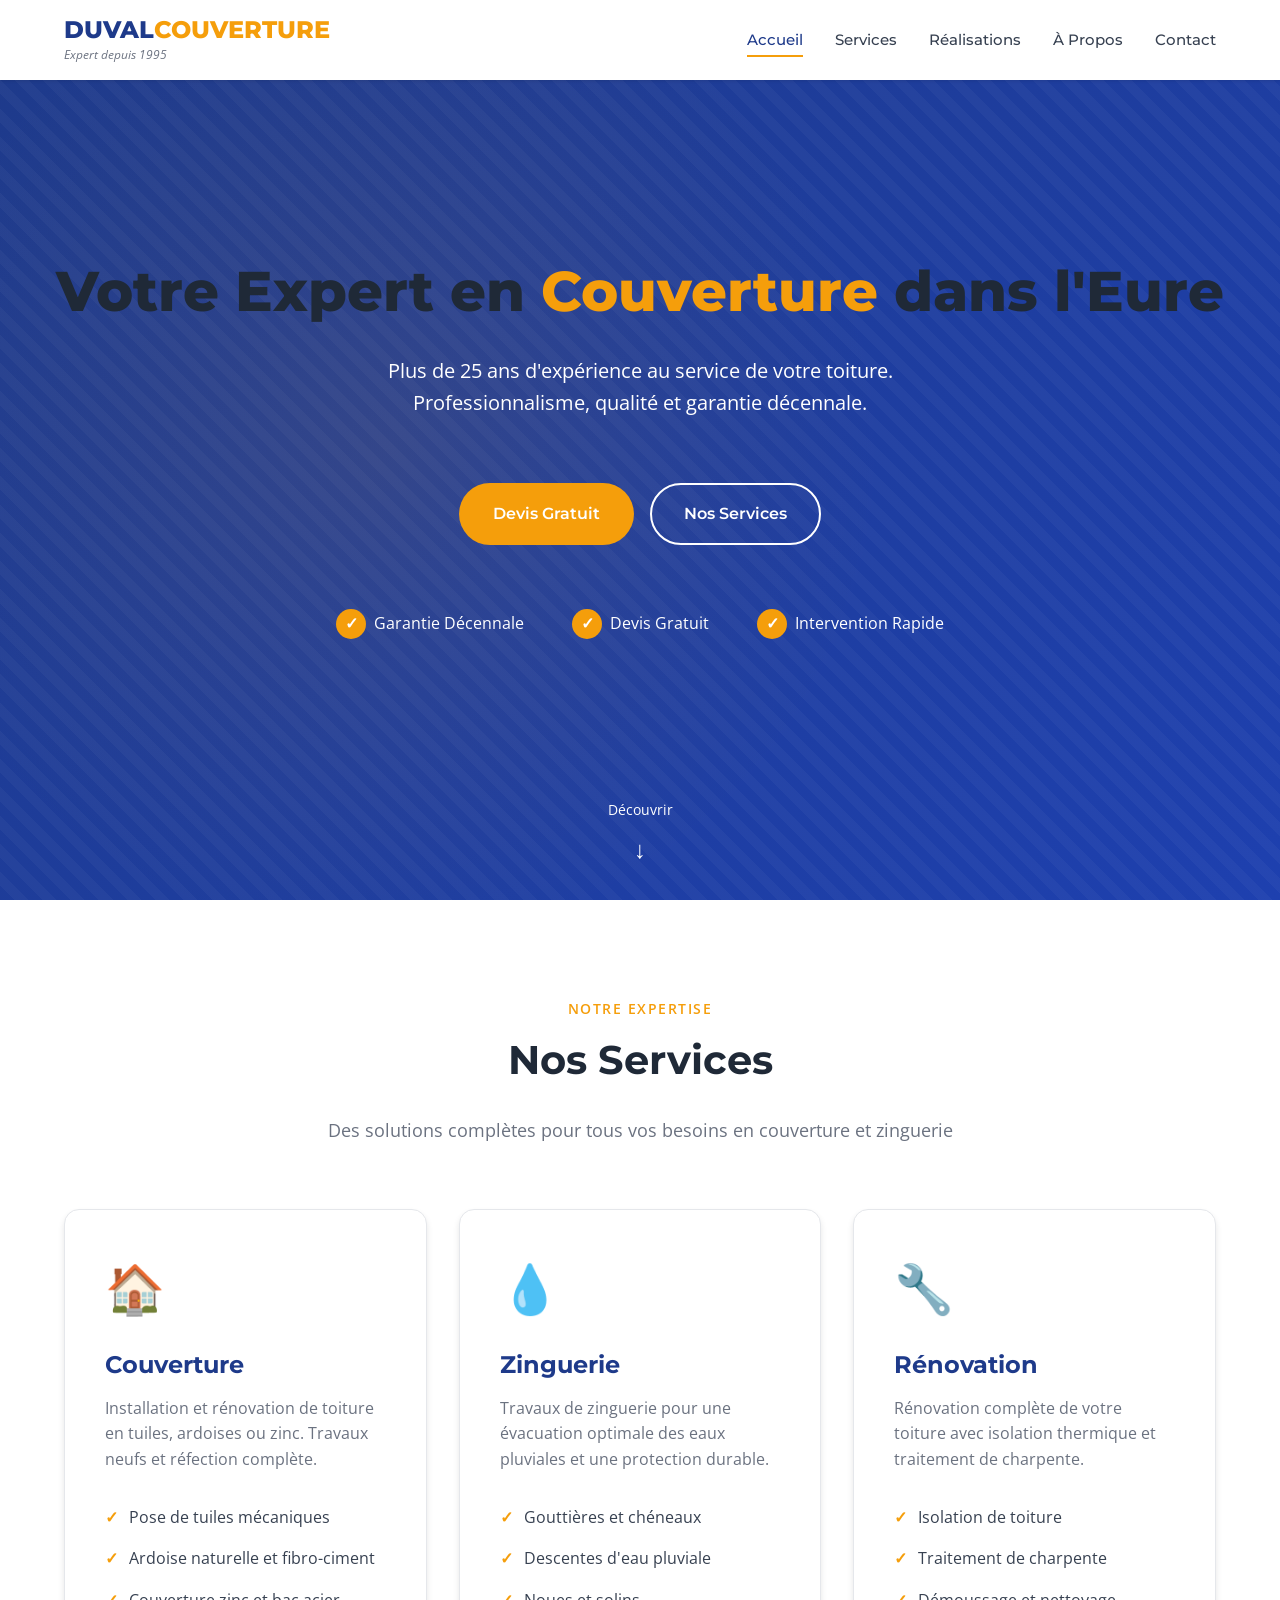
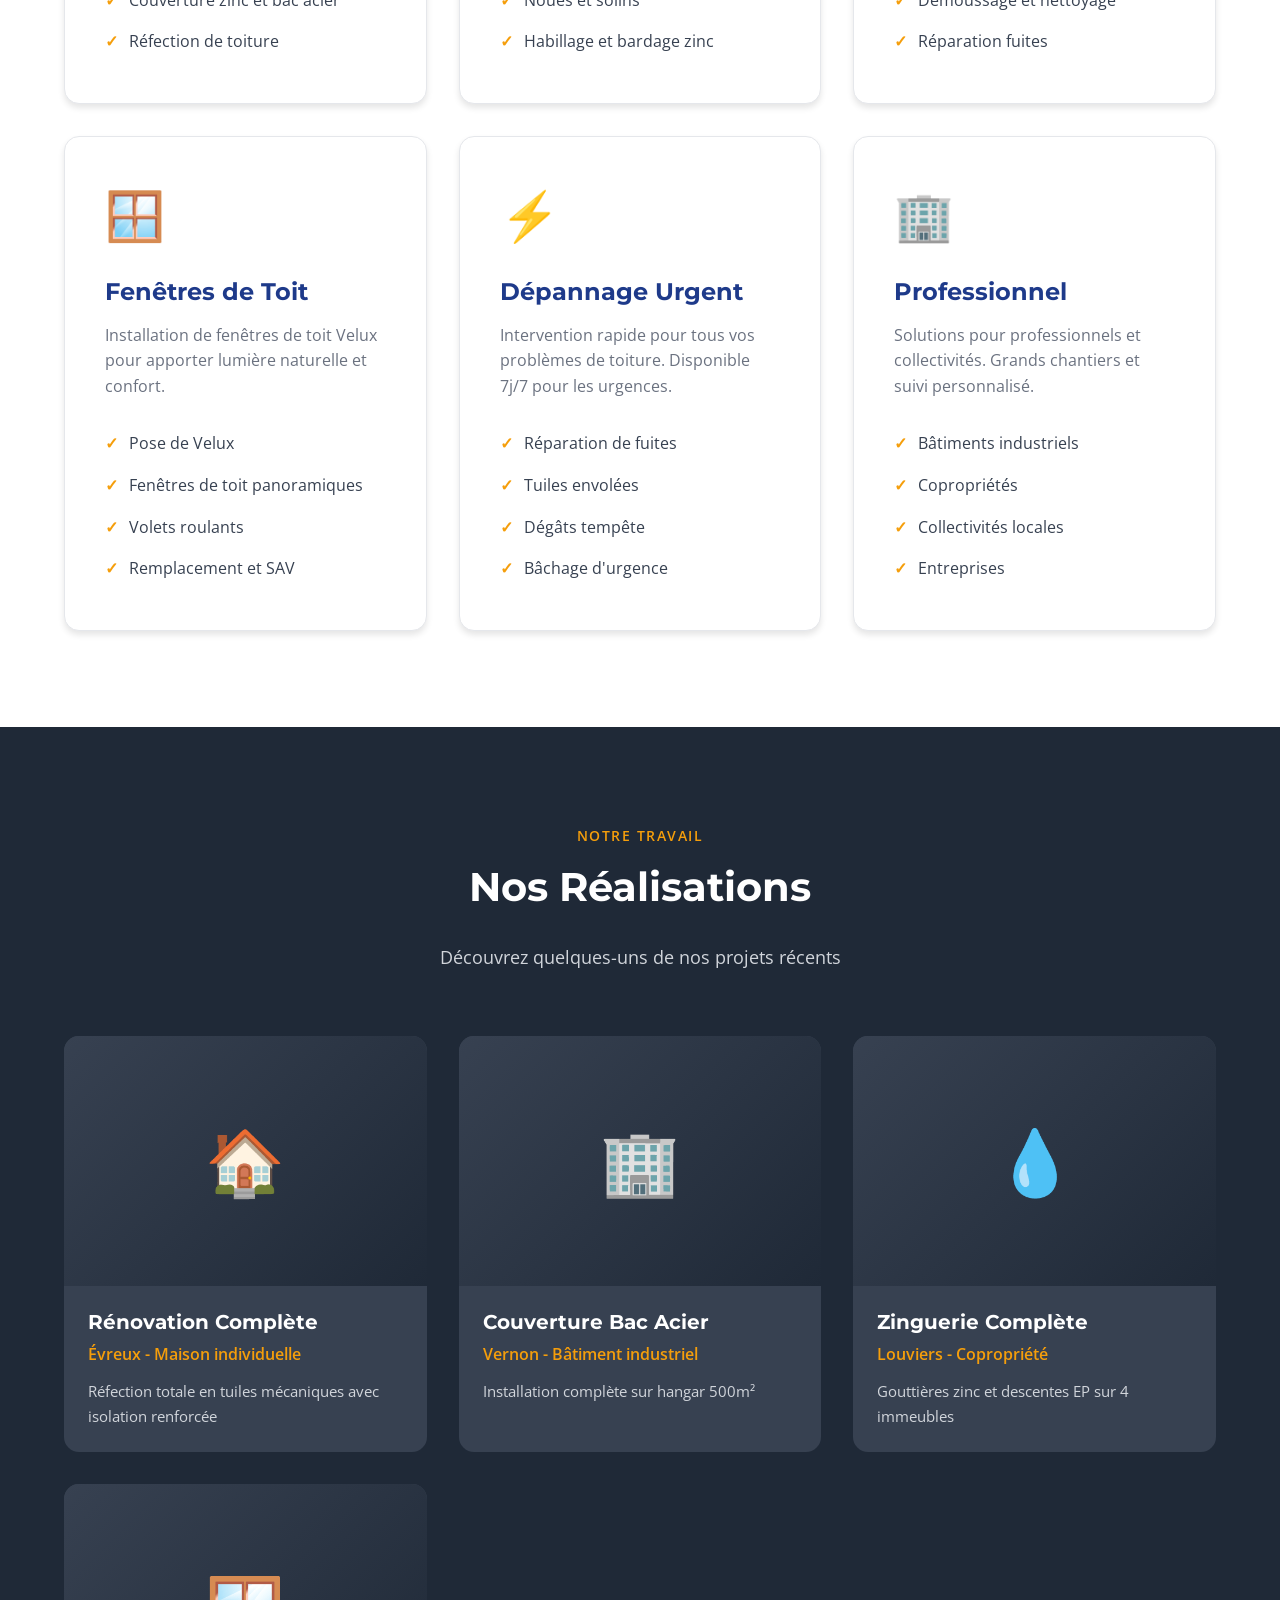
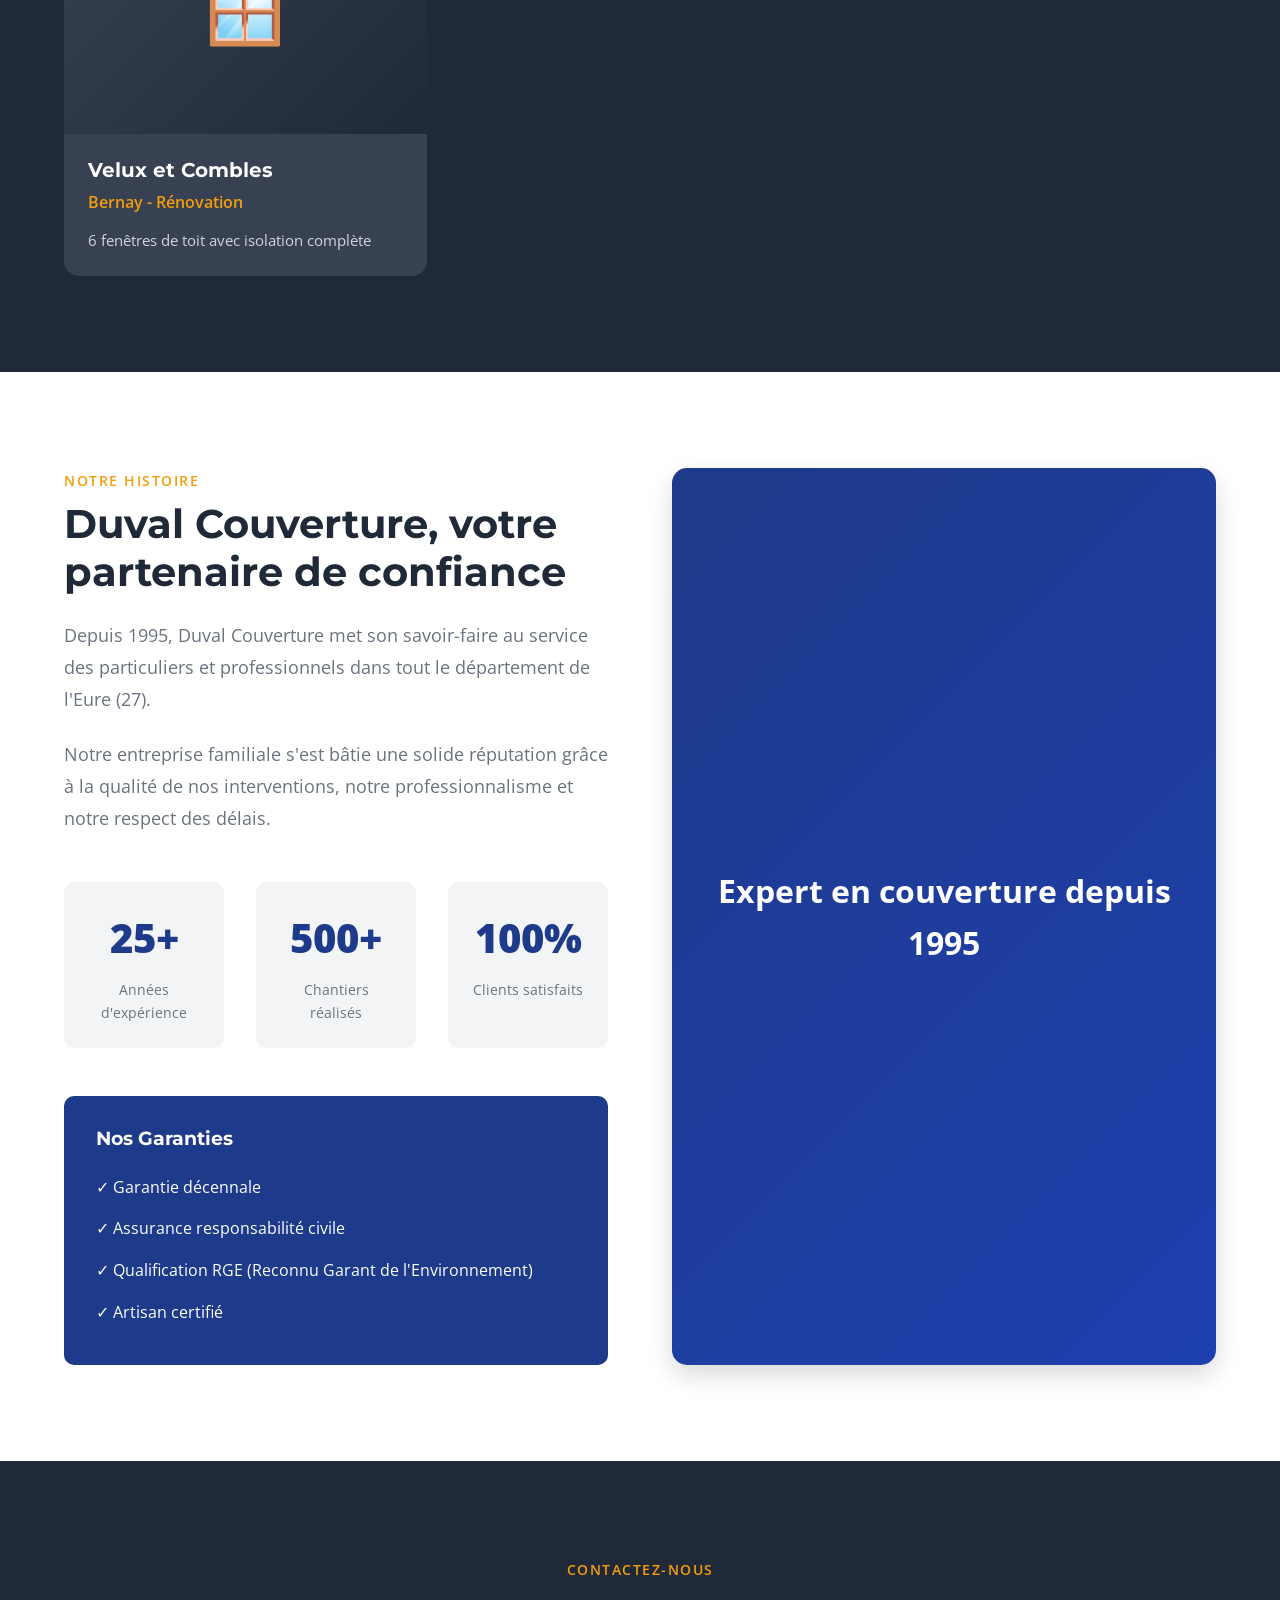
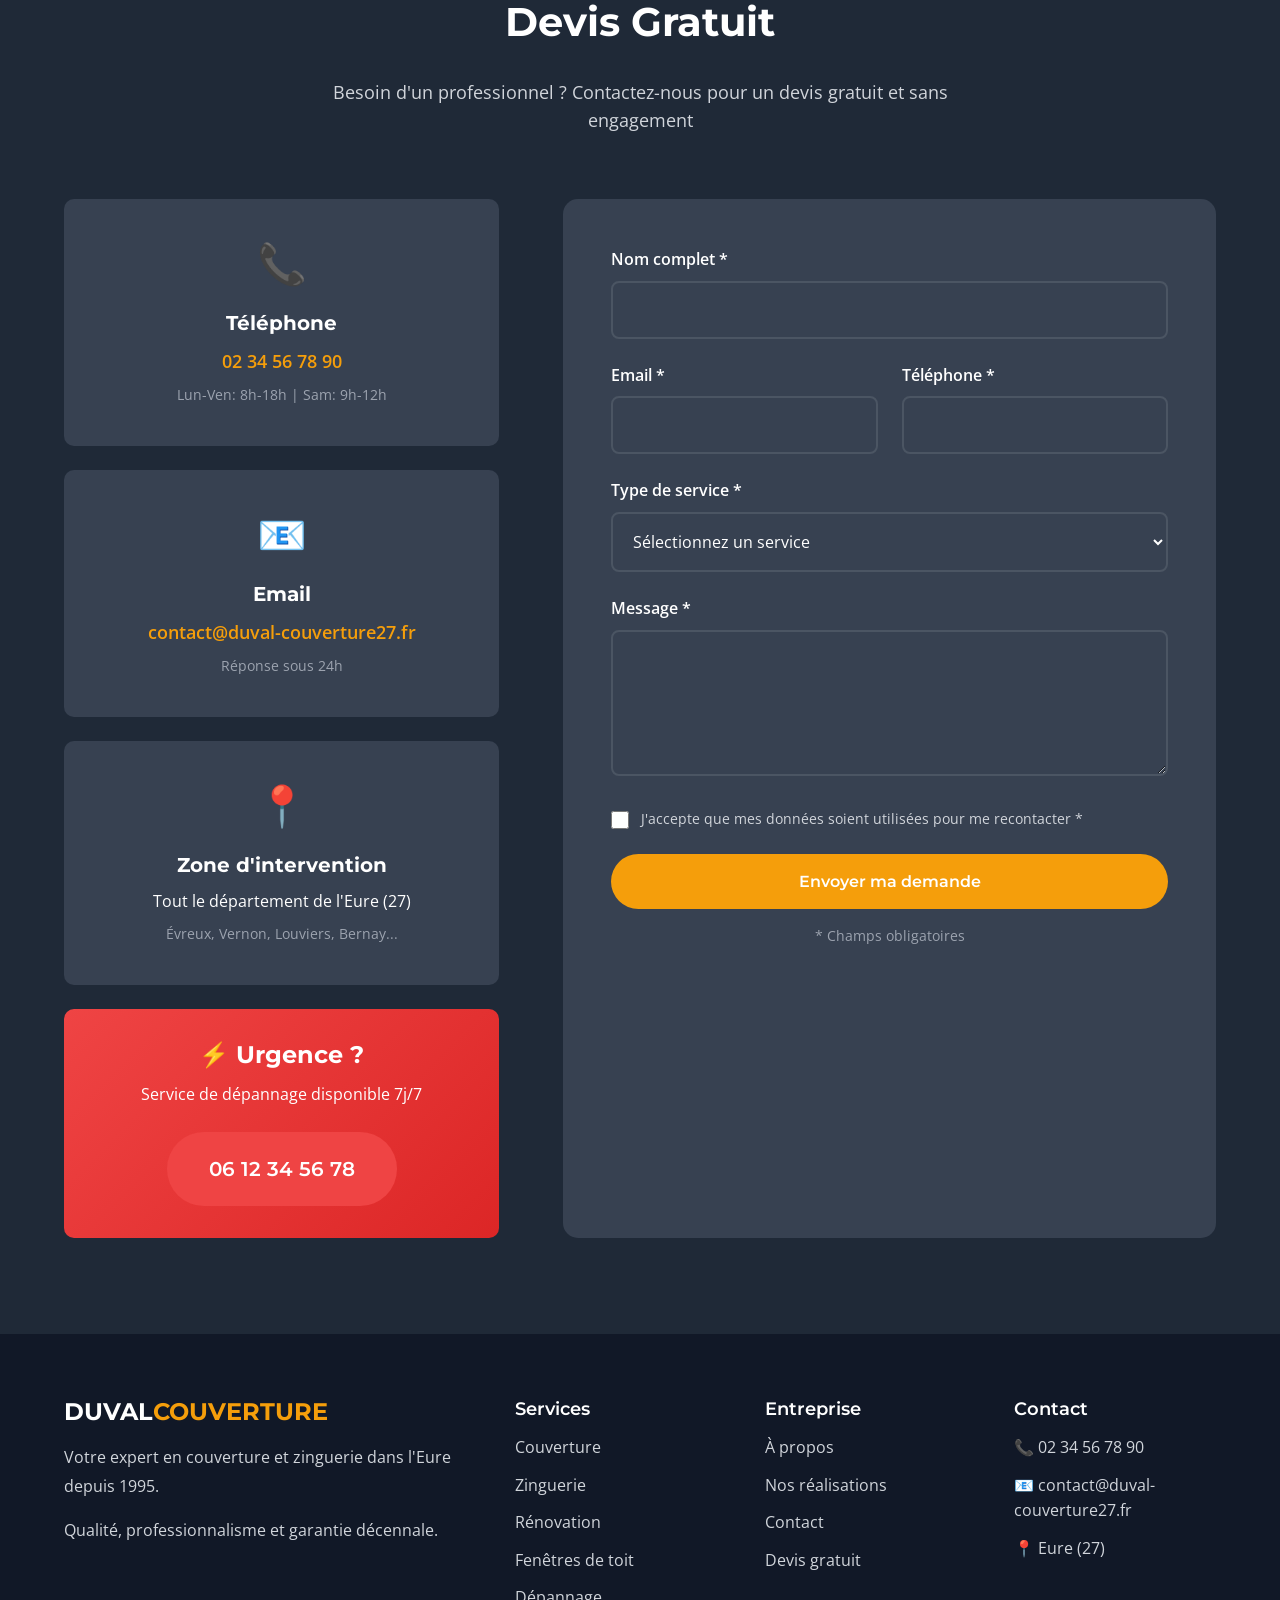
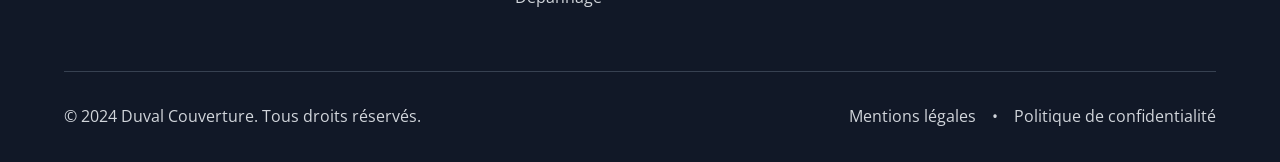
==== index.html @ 22eb3cbb "Création du nouveau site web Duval Couverture - Design moderne et responsive - Page d'accueil avec h" ====
<!DOCTYPE html>
<html lang="fr">
<head>
    <meta charset="UTF-8">
    <meta name="viewport" content="width=device-width, initial-scale=1.0">
    <meta name="description" content="Duval Couverture - Expert en couverture, zinguerie et rénovation de toiture dans l'Eure (27). Service professionnel et devis gratuit.">
    <title>Duval Couverture 27 | Expert en Couverture et Zinguerie dans l'Eure</title>
    <link rel="stylesheet" href="styles.css">
    <link rel="preconnect" href="https://fonts.googleapis.com">
    <link rel="preconnect" href="https://fonts.gstatic.com" crossorigin>
    <link href="https://fonts.googleapis.com/css2?family=Montserrat:wght@300;400;500;600;700;800&family=Open+Sans:wght@300;400;600&display=swap" rel="stylesheet">
</head>
<body>
    <!-- Header / Navigation -->
    <header class="header" id="header">
        <nav class="nav container">
            <div class="nav__logo">
                <h2>DUVAL<span class="highlight">COUVERTURE</span></h2>
                <p class="nav__subtitle">Expert depuis 1995</p>
            </div>

            <div class="nav__menu" id="nav-menu">
                <ul class="nav__list">
                    <li class="nav__item">
                        <a href="#accueil" class="nav__link active">Accueil</a>
                    </li>
                    <li class="nav__item">
                        <a href="#services" class="nav__link">Services</a>
                    </li>
                    <li class="nav__item">
                        <a href="#realisations" class="nav__link">Réalisations</a>
                    </li>
                    <li class="nav__item">
                        <a href="#apropos" class="nav__link">À Propos</a>
                    </li>
                    <li class="nav__item">
                        <a href="#contact" class="nav__link">Contact</a>
                    </li>
                </ul>
                <div class="nav__close" id="nav-close">
                    <i class="icon-close">✕</i>
                </div>
            </div>

            <div class="nav__toggle" id="nav-toggle">
                <i class="icon-menu">☰</i>
            </div>
        </nav>
    </header>

    <!-- Hero Section -->
    <section class="hero" id="accueil">
        <div class="hero__overlay"></div>
        <div class="hero__content container">
            <h1 class="hero__title">
                Votre Expert en <span class="highlight">Couverture</span> dans l'Eure
            </h1>
            <p class="hero__description">
                Plus de 25 ans d'expérience au service de votre toiture. Professionnalisme, qualité et garantie décennale.
            </p>
            <div class="hero__buttons">
                <a href="#contact" class="btn btn--primary">Devis Gratuit</a>
                <a href="#services" class="btn btn--secondary">Nos Services</a>
            </div>
            <div class="hero__features">
                <div class="hero__feature">
                    <div class="feature__icon">✓</div>
                    <p>Garantie Décennale</p>
                </div>
                <div class="hero__feature">
                    <div class="feature__icon">✓</div>
                    <p>Devis Gratuit</p>
                </div>
                <div class="hero__feature">
                    <div class="feature__icon">✓</div>
                    <p>Intervention Rapide</p>
                </div>
            </div>
        </div>
        <div class="hero__scroll">
            <a href="#services" class="scroll__link">
                <span>Découvrir</span>
                <div class="scroll__arrow">↓</div>
            </a>
        </div>
    </section>

    <!-- Services Section -->
    <section class="services section" id="services">
        <div class="container">
            <div class="section__header">
                <span class="section__subtitle">Notre Expertise</span>
                <h2 class="section__title">Nos Services</h2>
                <p class="section__description">
                    Des solutions complètes pour tous vos besoins en couverture et zinguerie
                </p>
            </div>

            <div class="services__grid">
                <div class="service__card">
                    <div class="service__icon">🏠</div>
                    <h3 class="service__title">Couverture</h3>
                    <p class="service__description">
                        Installation et rénovation de toiture en tuiles, ardoises ou zinc. Travaux neufs et réfection complète.
                    </p>
                    <ul class="service__list">
                        <li>Pose de tuiles mécaniques</li>
                        <li>Ardoise naturelle et fibro-ciment</li>
                        <li>Couverture zinc et bac acier</li>
                        <li>Réfection de toiture</li>
                    </ul>
                </div>

                <div class="service__card">
                    <div class="service__icon">💧</div>
                    <h3 class="service__title">Zinguerie</h3>
                    <p class="service__description">
                        Travaux de zinguerie pour une évacuation optimale des eaux pluviales et une protection durable.
                    </p>
                    <ul class="service__list">
                        <li>Gouttières et chéneaux</li>
                        <li>Descentes d'eau pluviale</li>
                        <li>Noues et solins</li>
                        <li>Habillage et bardage zinc</li>
                    </ul>
                </div>

                <div class="service__card">
                    <div class="service__icon">🔧</div>
                    <h3 class="service__title">Rénovation</h3>
                    <p class="service__description">
                        Rénovation complète de votre toiture avec isolation thermique et traitement de charpente.
                    </p>
                    <ul class="service__list">
                        <li>Isolation de toiture</li>
                        <li>Traitement de charpente</li>
                        <li>Démoussage et nettoyage</li>
                        <li>Réparation fuites</li>
                    </ul>
                </div>

                <div class="service__card">
                    <div class="service__icon">🪟</div>
                    <h3 class="service__title">Fenêtres de Toit</h3>
                    <p class="service__description">
                        Installation de fenêtres de toit Velux pour apporter lumière naturelle et confort.
                    </p>
                    <ul class="service__list">
                        <li>Pose de Velux</li>
                        <li>Fenêtres de toit panoramiques</li>
                        <li>Volets roulants</li>
                        <li>Remplacement et SAV</li>
                    </ul>
                </div>

                <div class="service__card">
                    <div class="service__icon">⚡</div>
                    <h3 class="service__title">Dépannage Urgent</h3>
                    <p class="service__description">
                        Intervention rapide pour tous vos problèmes de toiture. Disponible 7j/7 pour les urgences.
                    </p>
                    <ul class="service__list">
                        <li>Réparation de fuites</li>
                        <li>Tuiles envolées</li>
                        <li>Dégâts tempête</li>
                        <li>Bâchage d'urgence</li>
                    </ul>
                </div>

                <div class="service__card">
                    <div class="service__icon">🏢</div>
                    <h3 class="service__title">Professionnel</h3>
                    <p class="service__description">
                        Solutions pour professionnels et collectivités. Grands chantiers et suivi personnalisé.
                    </p>
                    <ul class="service__list">
                        <li>Bâtiments industriels</li>
                        <li>Copropriétés</li>
                        <li>Collectivités locales</li>
                        <li>Entreprises</li>
                    </ul>
                </div>
            </div>
        </div>
    </section>

    <!-- Realisations Section -->
    <section class="realisations section section--dark" id="realisations">
        <div class="container">
            <div class="section__header">
                <span class="section__subtitle">Notre Travail</span>
                <h2 class="section__title">Nos Réalisations</h2>
                <p class="section__description">
                    Découvrez quelques-uns de nos projets récents
                </p>
            </div>

            <div class="realisations__grid">
                <div class="realisation__card">
                    <div class="realisation__image">
                        <div class="realisation__placeholder">
                            <span class="placeholder__icon">🏠</span>
                        </div>
                    </div>
                    <div class="realisation__content">
                        <h3 class="realisation__title">Rénovation Complète</h3>
                        <p class="realisation__location">Évreux - Maison individuelle</p>
                        <p class="realisation__description">Réfection totale en tuiles mécaniques avec isolation renforcée</p>
                    </div>
                </div>

                <div class="realisation__card">
                    <div class="realisation__image">
                        <div class="realisation__placeholder">
                            <span class="placeholder__icon">🏢</span>
                        </div>
                    </div>
                    <div class="realisation__content">
                        <h3 class="realisation__title">Couverture Bac Acier</h3>
                        <p class="realisation__location">Vernon - Bâtiment industriel</p>
                        <p class="realisation__description">Installation complète sur hangar 500m²</p>
                    </div>
                </div>

                <div class="realisation__card">
                    <div class="realisation__image">
                        <div class="realisation__placeholder">
                            <span class="placeholder__icon">💧</span>
                        </div>
                    </div>
                    <div class="realisation__content">
                        <h3 class="realisation__title">Zinguerie Complète</h3>
                        <p class="realisation__location">Louviers - Copropriété</p>
                        <p class="realisation__description">Gouttières zinc et descentes EP sur 4 immeubles</p>
                    </div>
                </div>

                <div class="realisation__card">
                    <div class="realisation__image">
                        <div class="realisation__placeholder">
                            <span class="placeholder__icon">🪟</span>
                        </div>
                    </div>
                    <div class="realisation__content">
                        <h3 class="realisation__title">Velux et Combles</h3>
                        <p class="realisation__location">Bernay - Rénovation</p>
                        <p class="realisation__description">6 fenêtres de toit avec isolation complète</p>
                    </div>
                </div>
            </div>
        </div>
    </section>

    <!-- About Section -->
    <section class="about section" id="apropos">
        <div class="container">
            <div class="about__grid">
                <div class="about__content">
                    <span class="section__subtitle">Notre Histoire</span>
                    <h2 class="section__title">Duval Couverture, votre partenaire de confiance</h2>
                    <p class="about__text">
                        Depuis 1995, Duval Couverture met son savoir-faire au service des particuliers et professionnels dans tout le département de l'Eure (27).
                    </p>
                    <p class="about__text">
                        Notre entreprise familiale s'est bâtie une solide réputation grâce à la qualité de nos interventions, notre professionnalisme et notre respect des délais.
                    </p>

                    <div class="about__stats">
                        <div class="stat__item">
                            <div class="stat__number">25+</div>
                            <div class="stat__label">Années d'expérience</div>
                        </div>
                        <div class="stat__item">
                            <div class="stat__number">500+</div>
                            <div class="stat__label">Chantiers réalisés</div>
                        </div>
                        <div class="stat__item">
                            <div class="stat__number">100%</div>
                            <div class="stat__label">Clients satisfaits</div>
                        </div>
                    </div>

                    <div class="about__certifications">
                        <h3>Nos Garanties</h3>
                        <ul class="certifications__list">
                            <li>✓ Garantie décennale</li>
                            <li>✓ Assurance responsabilité civile</li>
                            <li>✓ Qualification RGE (Reconnu Garant de l'Environnement)</li>
                            <li>✓ Artisan certifié</li>
                        </ul>
                    </div>
                </div>

                <div class="about__image">
                    <div class="about__placeholder">
                        <span class="placeholder__text">Expert en couverture depuis 1995</span>
                    </div>
                </div>
            </div>
        </div>
    </section>

    <!-- Contact Section -->
    <section class="contact section section--dark" id="contact">
        <div class="container">
            <div class="section__header">
                <span class="section__subtitle">Contactez-nous</span>
                <h2 class="section__title">Devis Gratuit</h2>
                <p class="section__description">
                    Besoin d'un professionnel ? Contactez-nous pour un devis gratuit et sans engagement
                </p>
            </div>

            <div class="contact__grid">
                <div class="contact__info">
                    <div class="contact__card">
                        <div class="contact__icon">📞</div>
                        <h3>Téléphone</h3>
                        <p><a href="tel:+33234567890">02 34 56 78 90</a></p>
                        <p class="contact__note">Lun-Ven: 8h-18h | Sam: 9h-12h</p>
                    </div>

                    <div class="contact__card">
                        <div class="contact__icon">📧</div>
                        <h3>Email</h3>
                        <p><a href="mailto:contact@duval-couverture27.fr">contact@duval-couverture27.fr</a></p>
                        <p class="contact__note">Réponse sous 24h</p>
                    </div>

                    <div class="contact__card">
                        <div class="contact__icon">📍</div>
                        <h3>Zone d'intervention</h3>
                        <p>Tout le département de l'Eure (27)</p>
                        <p class="contact__note">Évreux, Vernon, Louviers, Bernay...</p>
                    </div>

                    <div class="contact__urgence">
                        <h3>⚡ Urgence ?</h3>
                        <p>Service de dépannage disponible 7j/7</p>
                        <a href="tel:+33612345678" class="btn btn--urgence">06 12 34 56 78</a>
                    </div>
                </div>

                <div class="contact__form">
                    <form id="contact-form" class="form">
                        <div class="form__group">
                            <label for="name" class="form__label">Nom complet *</label>
                            <input type="text" id="name" name="name" class="form__input" required>
                        </div>

                        <div class="form__row">
                            <div class="form__group">
                                <label for="email" class="form__label">Email *</label>
                                <input type="email" id="email" name="email" class="form__input" required>
                            </div>

                            <div class="form__group">
                                <label for="phone" class="form__label">Téléphone *</label>
                                <input type="tel" id="phone" name="phone" class="form__input" required>
                            </div>
                        </div>

                        <div class="form__group">
                            <label for="service" class="form__label">Type de service *</label>
                            <select id="service" name="service" class="form__input" required>
                                <option value="">Sélectionnez un service</option>
                                <option value="couverture">Couverture</option>
                                <option value="zinguerie">Zinguerie</option>
                                <option value="renovation">Rénovation</option>
                                <option value="velux">Fenêtres de toit</option>
                                <option value="urgence">Dépannage urgent</option>
                                <option value="autre">Autre</option>
                            </select>
                        </div>

                        <div class="form__group">
                            <label for="message" class="form__label">Message *</label>
                            <textarea id="message" name="message" class="form__input form__textarea" rows="5" required></textarea>
                        </div>

                        <div class="form__group form__checkbox">
                            <input type="checkbox" id="rgpd" name="rgpd" required>
                            <label for="rgpd">J'accepte que mes données soient utilisées pour me recontacter *</label>
                        </div>

                        <button type="submit" class="btn btn--primary btn--full">
                            Envoyer ma demande
                        </button>

                        <p class="form__note">* Champs obligatoires</p>
                    </form>

                    <div id="form-success" class="form__message form__message--success" style="display: none;">
                        <p>✓ Votre message a été envoyé avec succès ! Nous vous répondrons dans les plus brefs délais.</p>
                    </div>

                    <div id="form-error" class="form__message form__message--error" style="display: none;">
                        <p>✕ Une erreur s'est produite. Veuillez réessayer ou nous contacter par téléphone.</p>
                    </div>
                </div>
            </div>
        </div>
    </section>

    <!-- Footer -->
    <footer class="footer">
        <div class="container">
            <div class="footer__grid">
                <div class="footer__col">
                    <h3 class="footer__title">DUVAL<span class="highlight">COUVERTURE</span></h3>
                    <p class="footer__text">
                        Votre expert en couverture et zinguerie dans l'Eure depuis 1995.
                    </p>
                    <p class="footer__text">
                        Qualité, professionnalisme et garantie décennale.
                    </p>
                </div>

                <div class="footer__col">
                    <h4 class="footer__subtitle">Services</h4>
                    <ul class="footer__links">
                        <li><a href="#services">Couverture</a></li>
                        <li><a href="#services">Zinguerie</a></li>
                        <li><a href="#services">Rénovation</a></li>
                        <li><a href="#services">Fenêtres de toit</a></li>
                        <li><a href="#services">Dépannage</a></li>
                    </ul>
                </div>

                <div class="footer__col">
                    <h4 class="footer__subtitle">Entreprise</h4>
                    <ul class="footer__links">
                        <li><a href="#apropos">À propos</a></li>
                        <li><a href="#realisations">Nos réalisations</a></li>
                        <li><a href="#contact">Contact</a></li>
                        <li><a href="#contact">Devis gratuit</a></li>
                    </ul>
                </div>

                <div class="footer__col">
                    <h4 class="footer__subtitle">Contact</h4>
                    <ul class="footer__contact">
                        <li>📞 <a href="tel:+33234567890">02 34 56 78 90</a></li>
                        <li>📧 <a href="mailto:contact@duval-couverture27.fr">contact@duval-couverture27.fr</a></li>
                        <li>📍 Eure (27)</li>
                    </ul>
                </div>
            </div>

            <div class="footer__bottom">
                <p>&copy; 2024 Duval Couverture. Tous droits réservés.</p>
                <div class="footer__legal">
                    <a href="#mentions">Mentions légales</a>
                    <span>•</span>
                    <a href="#rgpd">Politique de confidentialité</a>
                </div>
            </div>
        </div>
    </footer>

    <!-- Back to top button -->
    <a href="#accueil" class="back-to-top" id="back-to-top">↑</a>

    <script src="script.js"></script>
</body>
</html>
---- styles.css ----
/* ========================================
   RESET & BASE STYLES
   ======================================== */

* {
    margin: 0;
    padding: 0;
    box-sizing: border-box;
}

:root {
    /* Colors */
    --primary-color: #1e3a8a;
    --primary-dark: #1e40af;
    --secondary-color: #f59e0b;
    --accent-color: #ef4444;
    --dark-color: #1f2937;
    --dark-light: #374151;
    --light-color: #f3f4f6;
    --white: #ffffff;
    --text-color: #374151;
    --text-light: #6b7280;

    /* Fonts */
    --font-heading: 'Montserrat', sans-serif;
    --font-body: 'Open Sans', sans-serif;

    /* Spacing */
    --spacing-xs: 0.5rem;
    --spacing-sm: 1rem;
    --spacing-md: 2rem;
    --spacing-lg: 4rem;
    --spacing-xl: 6rem;

    /* Transitions */
    --transition: all 0.3s ease;

    /* Shadows */
    --shadow-sm: 0 1px 3px rgba(0, 0, 0, 0.1);
    --shadow-md: 0 4px 6px rgba(0, 0, 0, 0.1);
    --shadow-lg: 0 10px 25px rgba(0, 0, 0, 0.15);
    --shadow-xl: 0 20px 40px rgba(0, 0, 0, 0.2);
}

html {
    scroll-behavior: smooth;
}

body {
    font-family: var(--font-body);
    font-size: 16px;
    line-height: 1.6;
    color: var(--text-color);
    background-color: var(--white);
    overflow-x: hidden;
}

h1, h2, h3, h4, h5, h6 {
    font-family: var(--font-heading);
    font-weight: 700;
    line-height: 1.2;
    color: var(--dark-color);
}

a {
    text-decoration: none;
    color: inherit;
    transition: var(--transition);
}

img {
    max-width: 100%;
    height: auto;
    display: block;
}

/* ========================================
   UTILITIES
   ======================================== */

.container {
    max-width: 1200px;
    margin: 0 auto;
    padding: 0 1.5rem;
}

.section {
    padding: var(--spacing-xl) 0;
}

.section--dark {
    background-color: var(--dark-color);
    color: var(--white);
}

.section--dark h2,
.section--dark h3,
.section--dark .section__title {
    color: var(--white);
}

.section__header {
    text-align: center;
    max-width: 700px;
    margin: 0 auto var(--spacing-lg);
}

.section__subtitle {
    display: inline-block;
    font-size: 0.875rem;
    font-weight: 600;
    text-transform: uppercase;
    letter-spacing: 1.5px;
    color: var(--secondary-color);
    margin-bottom: var(--spacing-sm);
}

.section__title {
    font-size: 2.5rem;
    margin-bottom: var(--spacing-md);
}

.section__description {
    font-size: 1.125rem;
    color: var(--text-light);
}

.section--dark .section__description {
    color: #d1d5db;
}

.highlight {
    color: var(--secondary-color);
}

.btn {
    display: inline-block;
    padding: 1rem 2rem;
    font-family: var(--font-heading);
    font-size: 1rem;
    font-weight: 600;
    text-align: center;
    border-radius: 50px;
    cursor: pointer;
    transition: var(--transition);
    border: 2px solid transparent;
}

.btn--primary {
    background-color: var(--secondary-color);
    color: var(--white);
}

.btn--primary:hover {
    background-color: #d97706;
    transform: translateY(-2px);
    box-shadow: var(--shadow-lg);
}

.btn--secondary {
    background-color: transparent;
    color: var(--white);
    border-color: var(--white);
}

.btn--secondary:hover {
    background-color: var(--white);
    color: var(--primary-color);
}

.btn--urgence {
    background-color: var(--accent-color);
    color: var(--white);
    font-size: 1.25rem;
    padding: 1.2rem 2.5rem;
}

.btn--urgence:hover {
    background-color: #dc2626;
    transform: scale(1.05);
}

.btn--full {
    width: 100%;
}

/* ========================================
   HEADER & NAVIGATION
   ======================================== */

.header {
    position: fixed;
    top: 0;
    left: 0;
    width: 100%;
    background-color: var(--white);
    box-shadow: var(--shadow-sm);
    z-index: 1000;
    transition: var(--transition);
}

.header.scrolled {
    box-shadow: var(--shadow-md);
}

.nav {
    display: flex;
    justify-content: space-between;
    align-items: center;
    height: 80px;
}

.nav__logo h2 {
    font-size: 1.5rem;
    font-weight: 800;
    color: var(--primary-color);
}

.nav__subtitle {
    font-size: 0.75rem;
    color: var(--text-light);
    font-style: italic;
}

.nav__list {
    display: flex;
    gap: 2rem;
    list-style: none;
}

.nav__link {
    font-family: var(--font-heading);
    font-weight: 500;
    font-size: 0.95rem;
    color: var(--text-color);
    padding: 0.5rem 0;
    position: relative;
}

.nav__link::after {
    content: '';
    position: absolute;
    bottom: 0;
    left: 0;
    width: 0;
    height: 2px;
    background-color: var(--secondary-color);
    transition: width 0.3s ease;
}

.nav__link:hover::after,
.nav__link.active::after {
    width: 100%;
}

.nav__link:hover,
.nav__link.active {
    color: var(--primary-color);
}

.nav__toggle,
.nav__close {
    display: none;
    font-size: 1.5rem;
    cursor: pointer;
    color: var(--primary-color);
}

/* ========================================
   HERO SECTION
   ======================================== */

.hero {
    position: relative;
    min-height: 100vh;
    display: flex;
    align-items: center;
    justify-content: center;
    background: linear-gradient(135deg, var(--primary-color) 0%, var(--primary-dark) 100%);
    overflow: hidden;
}

.hero::before {
    content: '';
    position: absolute;
    top: 0;
    left: 0;
    width: 100%;
    height: 100%;
    background-image:
        repeating-linear-gradient(
            45deg,
            transparent,
            transparent 10px,
            rgba(255, 255, 255, 0.03) 10px,
            rgba(255, 255, 255, 0.03) 20px
        );
}

.hero__overlay {
    position: absolute;
    top: 0;
    left: 0;
    width: 100%;
    height: 100%;
    background: radial-gradient(circle at 30% 50%, rgba(245, 158, 11, 0.1) 0%, transparent 50%);
}

.hero__content {
    position: relative;
    z-index: 2;
    text-align: center;
    color: var(--white);
    padding: 2rem 0;
}

.hero__title {
    font-size: 3.5rem;
    font-weight: 800;
    margin-bottom: var(--spacing-md);
    line-height: 1.1;
    animation: fadeInUp 0.8s ease;
}

.hero__description {
    font-size: 1.25rem;
    margin-bottom: var(--spacing-lg);
    max-width: 600px;
    margin-left: auto;
    margin-right: auto;
    opacity: 0.95;
    animation: fadeInUp 0.8s ease 0.2s both;
}

.hero__buttons {
    display: flex;
    gap: 1rem;
    justify-content: center;
    margin-bottom: var(--spacing-lg);
    animation: fadeInUp 0.8s ease 0.4s both;
}

.hero__features {
    display: flex;
    gap: 3rem;
    justify-content: center;
    flex-wrap: wrap;
    animation: fadeInUp 0.8s ease 0.6s both;
}

.hero__feature {
    display: flex;
    align-items: center;
    gap: 0.5rem;
}

.feature__icon {
    width: 30px;
    height: 30px;
    background-color: var(--secondary-color);
    border-radius: 50%;
    display: flex;
    align-items: center;
    justify-content: center;
    font-weight: bold;
}

.hero__scroll {
    position: absolute;
    bottom: 2rem;
    left: 50%;
    transform: translateX(-50%);
    z-index: 3;
}

.scroll__link {
    display: flex;
    flex-direction: column;
    align-items: center;
    color: var(--white);
    font-size: 0.875rem;
    gap: 0.5rem;
}

.scroll__arrow {
    font-size: 1.5rem;
    animation: bounce 2s infinite;
}

/* ========================================
   SERVICES SECTION
   ======================================== */

.services__grid {
    display: grid;
    grid-template-columns: repeat(auto-fit, minmax(320px, 1fr));
    gap: 2rem;
}

.service__card {
    background-color: var(--white);
    padding: 2.5rem;
    border-radius: 15px;
    box-shadow: var(--shadow-md);
    transition: var(--transition);
    border: 1px solid #e5e7eb;
}

.service__card:hover {
    transform: translateY(-10px);
    box-shadow: var(--shadow-xl);
    border-color: var(--secondary-color);
}

.service__icon {
    font-size: 3rem;
    margin-bottom: 1.5rem;
}

.service__title {
    font-size: 1.5rem;
    margin-bottom: 1rem;
    color: var(--primary-color);
}

.service__description {
    color: var(--text-light);
    margin-bottom: 1.5rem;
}

.service__list {
    list-style: none;
    padding-left: 0;
}

.service__list li {
    padding: 0.5rem 0;
    padding-left: 1.5rem;
    position: relative;
    color: var(--text-color);
}

.service__list li::before {
    content: '✓';
    position: absolute;
    left: 0;
    color: var(--secondary-color);
    font-weight: bold;
}

/* ========================================
   REALISATIONS SECTION
   ======================================== */

.realisations__grid {
    display: grid;
    grid-template-columns: repeat(auto-fit, minmax(280px, 1fr));
    gap: 2rem;
}

.realisation__card {
    background-color: var(--dark-light);
    border-radius: 15px;
    overflow: hidden;
    transition: var(--transition);
    cursor: pointer;
}

.realisation__card:hover {
    transform: translateY(-5px);
    box-shadow: var(--shadow-xl);
}

.realisation__image {
    height: 250px;
    overflow: hidden;
}

.realisation__placeholder {
    width: 100%;
    height: 100%;
    background: linear-gradient(135deg, #374151 0%, #1f2937 100%);
    display: flex;
    align-items: center;
    justify-content: center;
    font-size: 4rem;
    transition: var(--transition);
}

.realisation__card:hover .realisation__placeholder {
    transform: scale(1.1);
}

.realisation__content {
    padding: 1.5rem;
}

.realisation__title {
    font-size: 1.25rem;
    color: var(--white);
    margin-bottom: 0.5rem;
}

.realisation__location {
    color: var(--secondary-color);
    font-weight: 600;
    margin-bottom: 0.75rem;
}

.realisation__description {
    color: #d1d5db;
    font-size: 0.95rem;
}

/* ========================================
   ABOUT SECTION
   ======================================== */

.about__grid {
    display: grid;
    grid-template-columns: 1fr 1fr;
    gap: 4rem;
    align-items: center;
}

.about__content .section__subtitle {
    margin-bottom: 0.5rem;
}

.about__content .section__title {
    margin-bottom: 1.5rem;
}

.about__text {
    font-size: 1.1rem;
    margin-bottom: 1.5rem;
    color: var(--text-light);
    line-height: 1.8;
}

.about__stats {
    display: grid;
    grid-template-columns: repeat(3, 1fr);
    gap: 2rem;
    margin: 3rem 0;
}

.stat__item {
    text-align: center;
    padding: 1.5rem;
    background-color: var(--light-color);
    border-radius: 10px;
}

.stat__number {
    font-size: 2.5rem;
    font-weight: 800;
    color: var(--primary-color);
    margin-bottom: 0.5rem;
}

.stat__label {
    font-size: 0.9rem;
    color: var(--text-light);
}

.about__certifications {
    background-color: var(--primary-color);
    color: var(--white);
    padding: 2rem;
    border-radius: 10px;
    margin-top: 2rem;
}

.about__certifications h3 {
    color: var(--white);
    margin-bottom: 1rem;
}

.certifications__list {
    list-style: none;
}

.certifications__list li {
    padding: 0.5rem 0;
    font-size: 1rem;
}

.about__image {
    height: 100%;
    min-height: 500px;
}

.about__placeholder {
    width: 100%;
    height: 100%;
    background: linear-gradient(135deg, var(--primary-color) 0%, var(--primary-dark) 100%);
    border-radius: 15px;
    display: flex;
    align-items: center;
    justify-content: center;
    padding: 2rem;
    box-shadow: var(--shadow-lg);
}

.placeholder__text {
    font-size: 2rem;
    font-weight: 700;
    color: var(--white);
    text-align: center;
}

/* ========================================
   CONTACT SECTION
   ======================================== */

.contact__grid {
    display: grid;
    grid-template-columns: 1fr 1.5fr;
    gap: 4rem;
}

.contact__info {
    display: flex;
    flex-direction: column;
    gap: 1.5rem;
}

.contact__card {
    background-color: var(--dark-light);
    padding: 2rem;
    border-radius: 10px;
    text-align: center;
}

.contact__icon {
    font-size: 2.5rem;
    margin-bottom: 1rem;
}

.contact__card h3 {
    color: var(--white);
    margin-bottom: 0.75rem;
    font-size: 1.25rem;
}

.contact__card p {
    margin-bottom: 0.5rem;
}

.contact__card a {
    color: var(--secondary-color);
    font-weight: 600;
    font-size: 1.1rem;
}

.contact__card a:hover {
    color: #d97706;
}

.contact__note {
    font-size: 0.875rem;
    color: #9ca3af;
}

.contact__urgence {
    background: linear-gradient(135deg, var(--accent-color) 0%, #dc2626 100%);
    padding: 2rem;
    border-radius: 10px;
    text-align: center;
}

.contact__urgence h3 {
    color: var(--white);
    margin-bottom: 0.75rem;
    font-size: 1.5rem;
}

.contact__urgence p {
    color: var(--white);
    margin-bottom: 1.5rem;
}

/* Form Styles */

.contact__form {
    background-color: var(--dark-light);
    padding: 3rem;
    border-radius: 15px;
}

.form__group {
    margin-bottom: 1.5rem;
}

.form__label {
    display: block;
    color: var(--white);
    font-weight: 600;
    margin-bottom: 0.5rem;
}

.form__input,
.form__textarea {
    width: 100%;
    padding: 1rem;
    border: 2px solid #4b5563;
    border-radius: 8px;
    background-color: #374151;
    color: var(--white);
    font-family: var(--font-body);
    font-size: 1rem;
    transition: var(--transition);
}

.form__input:focus,
.form__textarea:focus {
    outline: none;
    border-color: var(--secondary-color);
}

.form__textarea {
    resize: vertical;
}

.form__row {
    display: grid;
    grid-template-columns: 1fr 1fr;
    gap: 1.5rem;
}

.form__checkbox {
    display: flex;
    align-items: flex-start;
    gap: 0.75rem;
}

.form__checkbox input[type="checkbox"] {
    margin-top: 0.25rem;
    width: 18px;
    height: 18px;
    cursor: pointer;
}

.form__checkbox label {
    font-size: 0.9rem;
    color: #d1d5db;
    font-weight: 400;
}

.form__note {
    text-align: center;
    color: #9ca3af;
    font-size: 0.875rem;
    margin-top: 1rem;
}

.form__message {
    padding: 1.5rem;
    border-radius: 8px;
    margin-top: 1.5rem;
    text-align: center;
}

.form__message--success {
    background-color: #065f46;
    color: var(--white);
    border: 2px solid #10b981;
}

.form__message--error {
    background-color: #7f1d1d;
    color: var(--white);
    border: 2px solid #ef4444;
}

/* ========================================
   FOOTER
   ======================================== */

.footer {
    background-color: #111827;
    color: #d1d5db;
    padding: 4rem 0 2rem;
}

.footer__grid {
    display: grid;
    grid-template-columns: 2fr 1fr 1fr 1fr;
    gap: 3rem;
    margin-bottom: 3rem;
}

.footer__title {
    font-size: 1.5rem;
    color: var(--white);
    margin-bottom: 1rem;
}

.footer__subtitle {
    font-size: 1.1rem;
    color: var(--white);
    margin-bottom: 1rem;
    font-weight: 600;
}

.footer__text {
    margin-bottom: 1rem;
    line-height: 1.8;
}

.footer__links,
.footer__contact {
    list-style: none;
}

.footer__links li,
.footer__contact li {
    margin-bottom: 0.75rem;
}

.footer__links a,
.footer__contact a {
    color: #d1d5db;
    transition: var(--transition);
}

.footer__links a:hover,
.footer__contact a:hover {
    color: var(--secondary-color);
    padding-left: 5px;
}

.footer__bottom {
    border-top: 1px solid #374151;
    padding-top: 2rem;
    display: flex;
    justify-content: space-between;
    align-items: center;
    flex-wrap: wrap;
    gap: 1rem;
}

.footer__legal {
    display: flex;
    gap: 1rem;
    align-items: center;
}

.footer__legal a {
    color: #d1d5db;
}

.footer__legal a:hover {
    color: var(--secondary-color);
}

/* ========================================
   BACK TO TOP BUTTON
   ======================================== */

.back-to-top {
    position: fixed;
    bottom: 2rem;
    right: 2rem;
    width: 50px;
    height: 50px;
    background-color: var(--secondary-color);
    color: var(--white);
    border-radius: 50%;
    display: flex;
    align-items: center;
    justify-content: center;
    font-size: 1.5rem;
    font-weight: bold;
    box-shadow: var(--shadow-lg);
    opacity: 0;
    visibility: hidden;
    transition: var(--transition);
    z-index: 999;
}

.back-to-top.visible {
    opacity: 1;
    visibility: visible;
}

.back-to-top:hover {
    background-color: #d97706;
    transform: translateY(-5px);
}

/* ========================================
   ANIMATIONS
   ======================================== */

@keyframes fadeInUp {
    from {
        opacity: 0;
        transform: translateY(30px);
    }
    to {
        opacity: 1;
        transform: translateY(0);
    }
}

@keyframes bounce {
    0%, 20%, 50%, 80%, 100% {
        transform: translateY(0);
    }
    40% {
        transform: translateY(-10px);
    }
    60% {
        transform: translateY(-5px);
    }
}

/* ========================================
   RESPONSIVE DESIGN
   ======================================== */

@media screen and (max-width: 968px) {
    .section__title {
        font-size: 2rem;
    }

    .hero__title {
        font-size: 2.5rem;
    }

    .about__grid,
    .contact__grid {
        grid-template-columns: 1fr;
        gap: 2rem;
    }

    .about__stats {
        grid-template-columns: repeat(3, 1fr);
        gap: 1rem;
    }

    .footer__grid {
        grid-template-columns: 1fr 1fr;
        gap: 2rem;
    }
}

@media screen and (max-width: 768px) {
    .nav__menu {
        position: fixed;
        top: 0;
        right: -100%;
        width: 75%;
        height: 100vh;
        background-color: var(--white);
        padding: 4rem 2rem;
        box-shadow: var(--shadow-xl);
        transition: right 0.4s ease;
    }

    .nav__menu.show {
        right: 0;
    }

    .nav__list {
        flex-direction: column;
        gap: 2rem;
    }

    .nav__toggle,
    .nav__close {
        display: block;
    }

    .nav__close {
        position: absolute;
        top: 1.5rem;
        right: 1.5rem;
        font-size: 2rem;
    }

    .hero__title {
        font-size: 2rem;
    }

    .hero__description {
        font-size: 1rem;
    }

    .hero__buttons {
        flex-direction: column;
        gap: 1rem;
    }

    .hero__features {
        gap: 1.5rem;
    }

    .services__grid {
        grid-template-columns: 1fr;
    }

    .about__stats {
        grid-template-columns: 1fr;
    }

    .stat__number {
        font-size: 2rem;
    }

    .contact__form {
        padding: 2rem;
    }

    .form__row {
        grid-template-columns: 1fr;
    }

    .footer__grid {
        grid-template-columns: 1fr;
    }

    .footer__bottom {
        flex-direction: column;
        text-align: center;
    }
}

@media screen and (max-width: 576px) {
    .container {
        padding: 0 1rem;
    }

    .section {
        padding: 3rem 0;
    }

    .hero__title {
        font-size: 1.75rem;
    }

    .section__title {
        font-size: 1.75rem;
    }

    .service__card {
        padding: 1.5rem;
    }

    .about__image {
        min-height: 300px;
    }

    .contact__form {
        padding: 1.5rem;
    }
}

/* ========================================
   UTILITY CLASSES
   ======================================== */

.text-center {
    text-align: center;
}

.mt-1 { margin-top: var(--spacing-xs); }
.mt-2 { margin-top: var(--spacing-sm); }
.mt-3 { margin-top: var(--spacing-md); }
.mt-4 { margin-top: var(--spacing-lg); }

.mb-1 { margin-bottom: var(--spacing-xs); }
.mb-2 { margin-bottom: var(--spacing-sm); }
.mb-3 { margin-bottom: var(--spacing-md); }
.mb-4 { margin-bottom: var(--spacing-lg); }
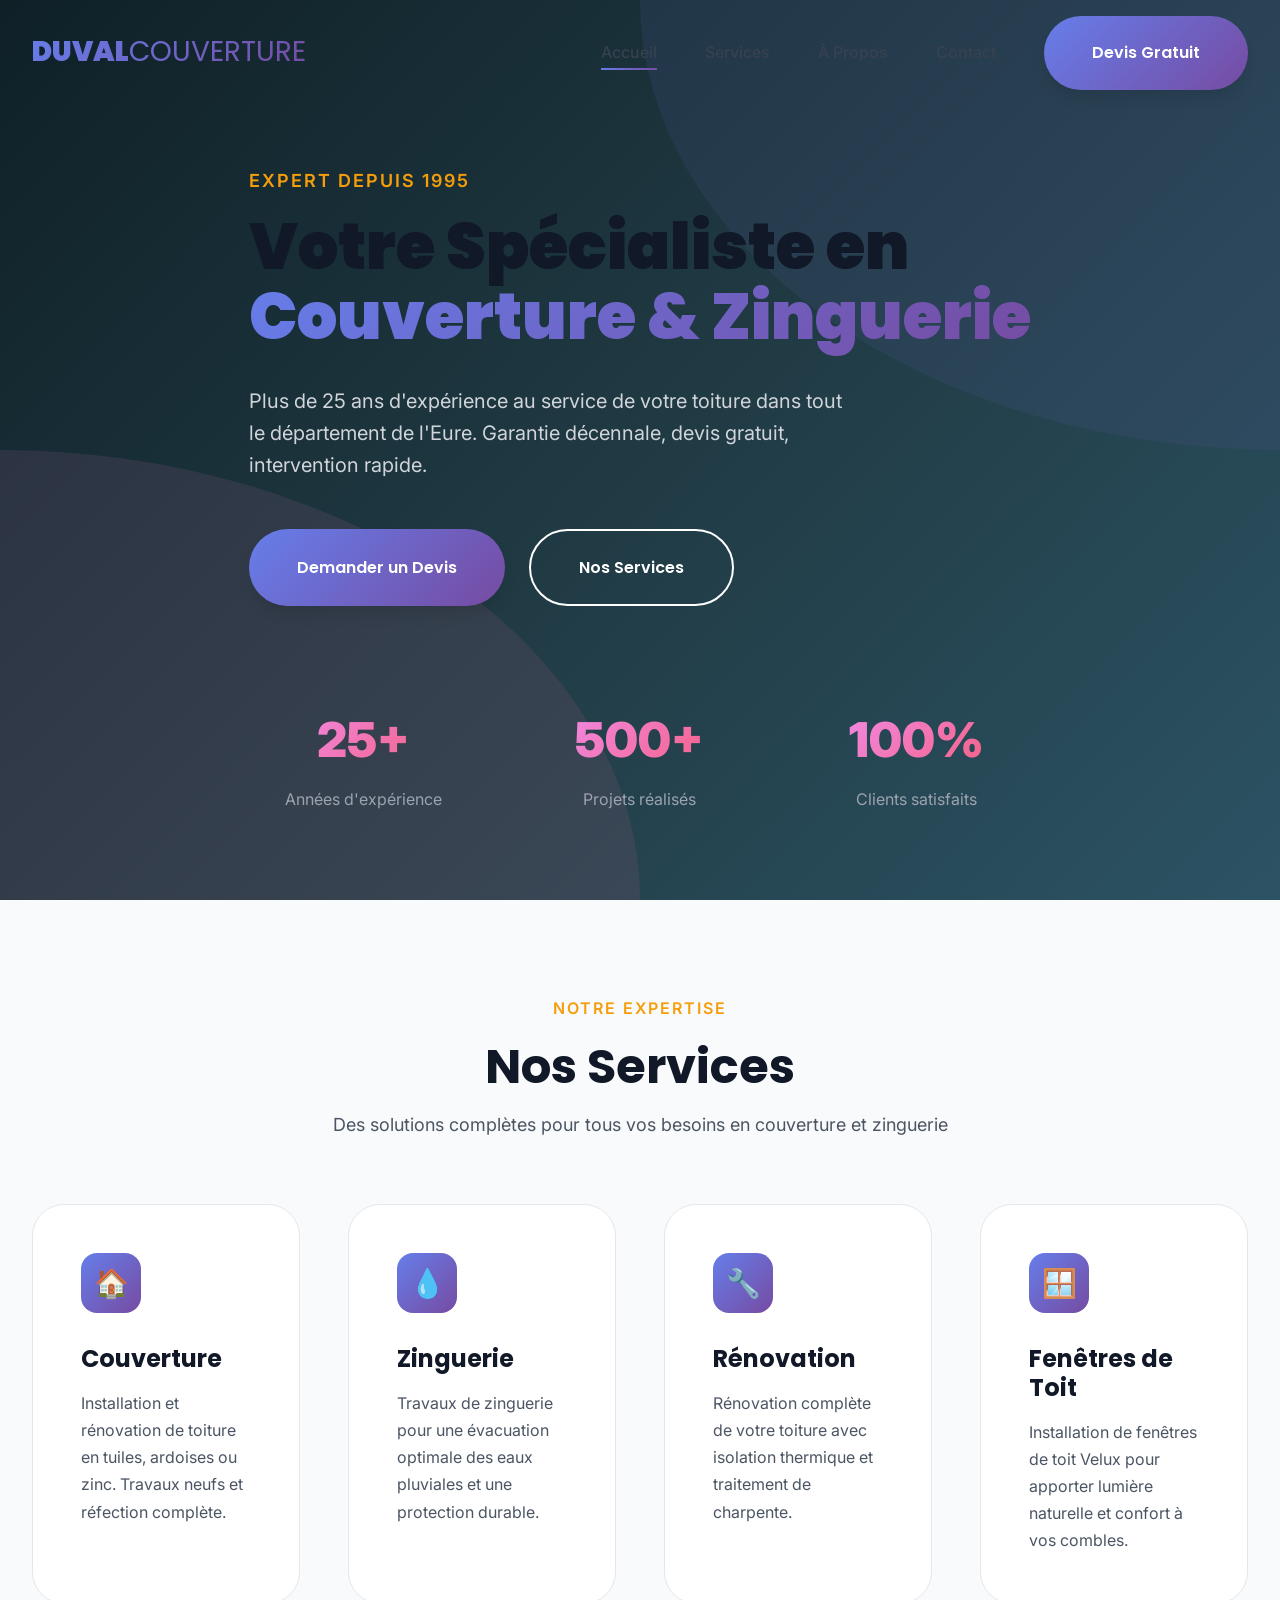
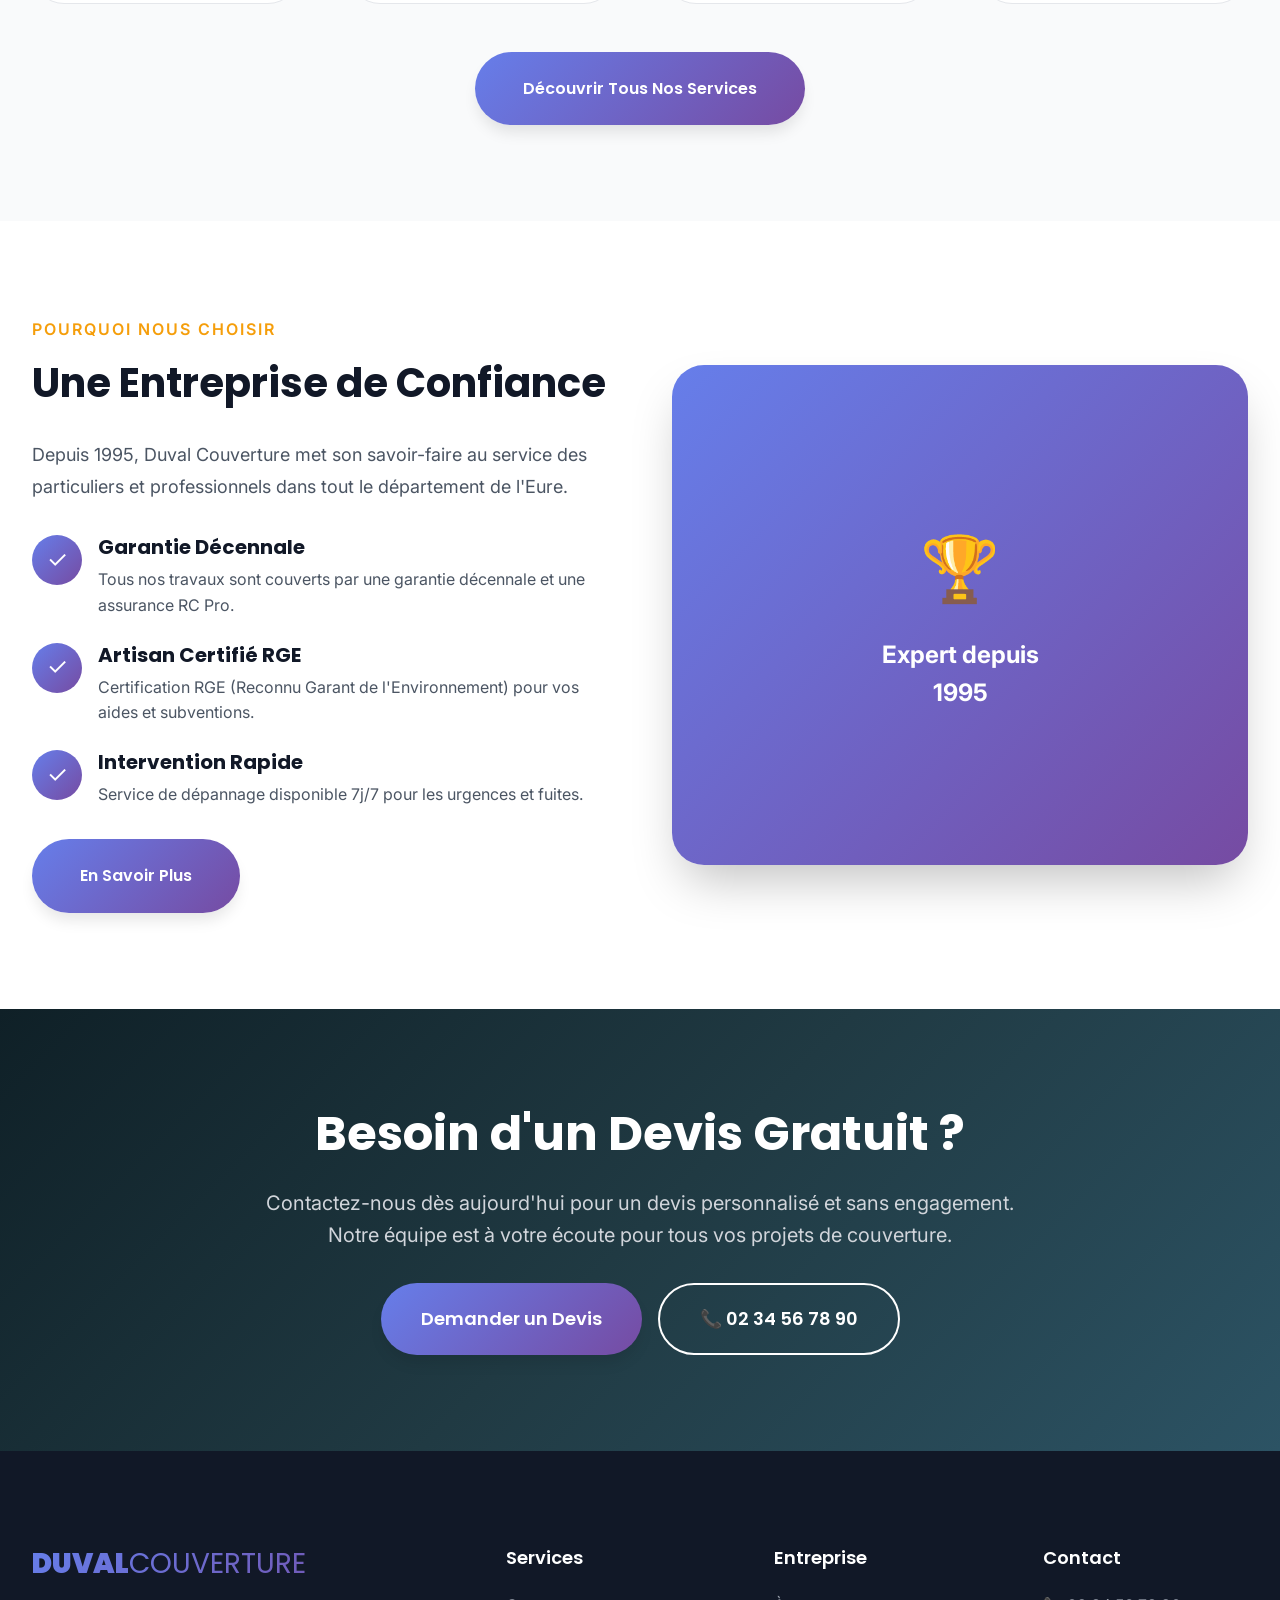
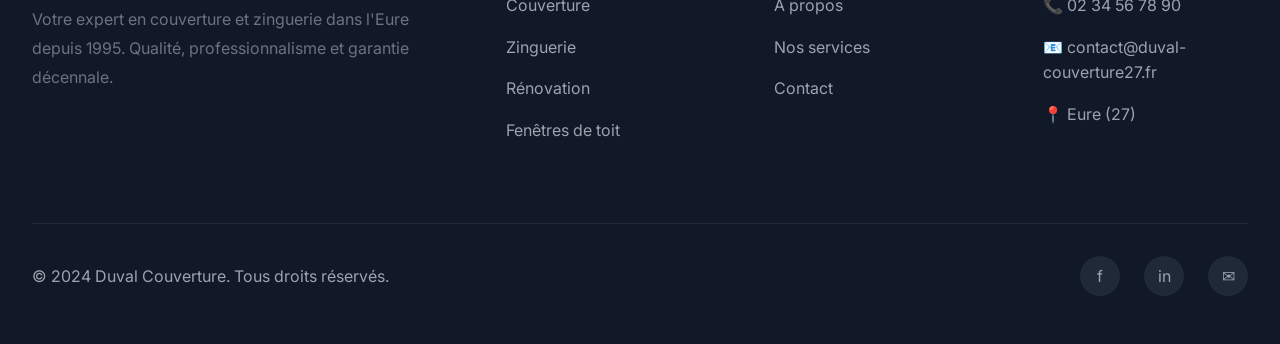
==== commit f8b5b6f6: "Refonte complète du site Duval Couverture - Design moderne et original 🎨 Nouveau Design - Design mod" ====
--- a/index.html
+++ b/index.html
@@ -3,400 +3,179 @@
 <head>
     <meta charset="UTF-8">
     <meta name="viewport" content="width=device-width, initial-scale=1.0">
-    <meta name="description" content="Duval Couverture - Expert en couverture, zinguerie et rénovation de toiture dans l'Eure (27). Service professionnel et devis gratuit.">
-    <title>Duval Couverture 27 | Expert en Couverture et Zinguerie dans l'Eure</title>
+    <meta name="description" content="Duval Couverture - Expert en couverture, zinguerie et rénovation dans l'Eure. Plus de 25 ans d'expérience, garantie décennale.">
+    <title>Duval Couverture 27 | Expert Couverture & Zinguerie dans l'Eure</title>
     <link rel="stylesheet" href="styles.css">
-    <link rel="preconnect" href="https://fonts.googleapis.com">
-    <link rel="preconnect" href="https://fonts.gstatic.com" crossorigin>
-    <link href="https://fonts.googleapis.com/css2?family=Montserrat:wght@300;400;500;600;700;800&family=Open+Sans:wght@300;400;600&display=swap" rel="stylesheet">
 </head>
 <body>
-    <!-- Header / Navigation -->
-    <header class="header" id="header">
-        <nav class="nav container">
-            <div class="nav__logo">
-                <h2>DUVAL<span class="highlight">COUVERTURE</span></h2>
-                <p class="nav__subtitle">Expert depuis 1995</p>
-            </div>
-
-            <div class="nav__menu" id="nav-menu">
-                <ul class="nav__list">
-                    <li class="nav__item">
-                        <a href="#accueil" class="nav__link active">Accueil</a>
-                    </li>
-                    <li class="nav__item">
-                        <a href="#services" class="nav__link">Services</a>
-                    </li>
-                    <li class="nav__item">
-                        <a href="#realisations" class="nav__link">Réalisations</a>
-                    </li>
-                    <li class="nav__item">
-                        <a href="#apropos" class="nav__link">À Propos</a>
-                    </li>
-                    <li class="nav__item">
-                        <a href="#contact" class="nav__link">Contact</a>
-                    </li>
-                </ul>
-                <div class="nav__close" id="nav-close">
-                    <i class="icon-close">✕</i>
-                </div>
-            </div>
-
-            <div class="nav__toggle" id="nav-toggle">
-                <i class="icon-menu">☰</i>
-            </div>
-        </nav>
-    </header>
+    <!-- Navigation -->
+    <nav class="navbar" id="navbar">
+        <div class="container">
+            <a href="index.html" class="navbar-brand">DUVAL<span>COUVERTURE</span></a>
+
+            <ul class="nav-menu" id="nav-menu">
+                <li><a href="index.html" class="nav-link active">Accueil</a></li>
+                <li><a href="services.html" class="nav-link">Services</a></li>
+                <li><a href="a-propos.html" class="nav-link">À Propos</a></li>
+                <li><a href="contact.html" class="nav-link">Contact</a></li>
+                <li><a href="contact.html" class="btn btn-primary">Devis Gratuit</a></li>
+            </ul>
+
+            <div class="nav-toggle" id="nav-toggle">☰</div>
+        </div>
+    </nav>
 
     <!-- Hero Section -->
-    <section class="hero" id="accueil">
-        <div class="hero__overlay"></div>
-        <div class="hero__content container">
-            <h1 class="hero__title">
-                Votre Expert en <span class="highlight">Couverture</span> dans l'Eure
-            </h1>
-            <p class="hero__description">
-                Plus de 25 ans d'expérience au service de votre toiture. Professionnalisme, qualité et garantie décennale.
-            </p>
-            <div class="hero__buttons">
-                <a href="#contact" class="btn btn--primary">Devis Gratuit</a>
-                <a href="#services" class="btn btn--secondary">Nos Services</a>
-            </div>
-            <div class="hero__features">
-                <div class="hero__feature">
-                    <div class="feature__icon">✓</div>
-                    <p>Garantie Décennale</p>
-                </div>
-                <div class="hero__feature">
-                    <div class="feature__icon">✓</div>
-                    <p>Devis Gratuit</p>
-                </div>
-                <div class="hero__feature">
-                    <div class="feature__icon">✓</div>
-                    <p>Intervention Rapide</p>
-                </div>
-            </div>
-        </div>
-        <div class="hero__scroll">
-            <a href="#services" class="scroll__link">
-                <span>Découvrir</span>
-                <div class="scroll__arrow">↓</div>
-            </a>
-        </div>
-    </section>
-
-    <!-- Services Section -->
-    <section class="services section" id="services">
-        <div class="container">
-            <div class="section__header">
-                <span class="section__subtitle">Notre Expertise</span>
-                <h2 class="section__title">Nos Services</h2>
-                <p class="section__description">
+    <section class="hero">
+        <div class="container">
+            <div class="hero-content animate-fadeInUp">
+                <p class="hero-subtitle">Expert Depuis 1995</p>
+                <h1 class="hero-title">Votre Spécialiste en<br><span class="gradient-text">Couverture & Zinguerie</span></h1>
+                <p class="hero-description">
+                    Plus de 25 ans d'expérience au service de votre toiture dans tout le département de l'Eure.
+                    Garantie décennale, devis gratuit, intervention rapide.
+                </p>
+                <div class="hero-buttons">
+                    <a href="contact.html" class="btn btn-primary">Demander un Devis</a>
+                    <a href="services.html" class="btn btn-outline">Nos Services</a>
+                </div>
+
+                <div class="hero-stats">
+                    <div class="stat-item">
+                        <span class="stat-number">25+</span>
+                        <p class="stat-label">Années d'expérience</p>
+                    </div>
+                    <div class="stat-item">
+                        <span class="stat-number">500+</span>
+                        <p class="stat-label">Projets réalisés</p>
+                    </div>
+                    <div class="stat-item">
+                        <span class="stat-number">100%</span>
+                        <p class="stat-label">Clients satisfaits</p>
+                    </div>
+                </div>
+            </div>
+        </div>
+    </section>
+
+    <!-- Services Overview -->
+    <section class="section">
+        <div class="container">
+            <div style="text-align: center; max-width: 700px; margin: 0 auto 4rem;">
+                <p style="color: var(--accent); font-weight: 600; text-transform: uppercase; letter-spacing: 2px; margin-bottom: 1rem;">Notre Expertise</p>
+                <h2 style="font-size: 3rem; margin-bottom: 1rem;">Nos Services</h2>
+                <p style="font-size: 1.125rem; color: var(--gray-600);">
                     Des solutions complètes pour tous vos besoins en couverture et zinguerie
                 </p>
             </div>
 
-            <div class="services__grid">
-                <div class="service__card">
-                    <div class="service__icon">🏠</div>
-                    <h3 class="service__title">Couverture</h3>
-                    <p class="service__description">
+            <div class="grid grid-4">
+                <a href="couverture.html" class="card">
+                    <div class="card-icon">🏠</div>
+                    <h3 class="card-title">Couverture</h3>
+                    <p class="card-description">
                         Installation et rénovation de toiture en tuiles, ardoises ou zinc. Travaux neufs et réfection complète.
                     </p>
-                    <ul class="service__list">
-                        <li>Pose de tuiles mécaniques</li>
-                        <li>Ardoise naturelle et fibro-ciment</li>
-                        <li>Couverture zinc et bac acier</li>
-                        <li>Réfection de toiture</li>
-                    </ul>
-                </div>
-
-                <div class="service__card">
-                    <div class="service__icon">💧</div>
-                    <h3 class="service__title">Zinguerie</h3>
-                    <p class="service__description">
+                </a>
+
+                <a href="zinguerie.html" class="card">
+                    <div class="card-icon">💧</div>
+                    <h3 class="card-title">Zinguerie</h3>
+                    <p class="card-description">
                         Travaux de zinguerie pour une évacuation optimale des eaux pluviales et une protection durable.
                     </p>
-                    <ul class="service__list">
-                        <li>Gouttières et chéneaux</li>
-                        <li>Descentes d'eau pluviale</li>
-                        <li>Noues et solins</li>
-                        <li>Habillage et bardage zinc</li>
-                    </ul>
-                </div>
-
-                <div class="service__card">
-                    <div class="service__icon">🔧</div>
-                    <h3 class="service__title">Rénovation</h3>
-                    <p class="service__description">
+                </a>
+
+                <a href="renovation.html" class="card">
+                    <div class="card-icon">🔧</div>
+                    <h3 class="card-title">Rénovation</h3>
+                    <p class="card-description">
                         Rénovation complète de votre toiture avec isolation thermique et traitement de charpente.
                     </p>
-                    <ul class="service__list">
-                        <li>Isolation de toiture</li>
-                        <li>Traitement de charpente</li>
-                        <li>Démoussage et nettoyage</li>
-                        <li>Réparation fuites</li>
-                    </ul>
-                </div>
-
-                <div class="service__card">
-                    <div class="service__icon">🪟</div>
-                    <h3 class="service__title">Fenêtres de Toit</h3>
-                    <p class="service__description">
-                        Installation de fenêtres de toit Velux pour apporter lumière naturelle et confort.
-                    </p>
-                    <ul class="service__list">
-                        <li>Pose de Velux</li>
-                        <li>Fenêtres de toit panoramiques</li>
-                        <li>Volets roulants</li>
-                        <li>Remplacement et SAV</li>
-                    </ul>
-                </div>
-
-                <div class="service__card">
-                    <div class="service__icon">⚡</div>
-                    <h3 class="service__title">Dépannage Urgent</h3>
-                    <p class="service__description">
-                        Intervention rapide pour tous vos problèmes de toiture. Disponible 7j/7 pour les urgences.
-                    </p>
-                    <ul class="service__list">
-                        <li>Réparation de fuites</li>
-                        <li>Tuiles envolées</li>
-                        <li>Dégâts tempête</li>
-                        <li>Bâchage d'urgence</li>
-                    </ul>
-                </div>
-
-                <div class="service__card">
-                    <div class="service__icon">🏢</div>
-                    <h3 class="service__title">Professionnel</h3>
-                    <p class="service__description">
-                        Solutions pour professionnels et collectivités. Grands chantiers et suivi personnalisé.
-                    </p>
-                    <ul class="service__list">
-                        <li>Bâtiments industriels</li>
-                        <li>Copropriétés</li>
-                        <li>Collectivités locales</li>
-                        <li>Entreprises</li>
-                    </ul>
-                </div>
-            </div>
-        </div>
-    </section>
-
-    <!-- Realisations Section -->
-    <section class="realisations section section--dark" id="realisations">
-        <div class="container">
-            <div class="section__header">
-                <span class="section__subtitle">Notre Travail</span>
-                <h2 class="section__title">Nos Réalisations</h2>
-                <p class="section__description">
-                    Découvrez quelques-uns de nos projets récents
+                </a>
+
+                <a href="velux.html" class="card">
+                    <div class="card-icon">🪟</div>
+                    <h3 class="card-title">Fenêtres de Toit</h3>
+                    <p class="card-description">
+                        Installation de fenêtres de toit Velux pour apporter lumière naturelle et confort à vos combles.
+                    </p>
+                </a>
+            </div>
+
+            <div style="text-align: center; margin-top: 3rem;">
+                <a href="services.html" class="btn btn-primary">Découvrir Tous Nos Services</a>
+            </div>
+        </div>
+    </section>
+
+    <!-- Why Choose Us -->
+    <section class="section" style="background: var(--white);">
+        <div class="container">
+            <div class="grid grid-2" style="align-items: center; gap: 4rem;">
+                <div>
+                    <p style="color: var(--accent); font-weight: 600; text-transform: uppercase; letter-spacing: 2px; margin-bottom: 1rem;">Pourquoi Nous Choisir</p>
+                    <h2 style="font-size: 2.5rem; margin-bottom: 2rem;">Une Entreprise de Confiance</h2>
+                    <p style="font-size: 1.125rem; color: var(--gray-600); margin-bottom: 2rem; line-height: 1.8;">
+                        Depuis 1995, Duval Couverture met son savoir-faire au service des particuliers et professionnels
+                        dans tout le département de l'Eure.
+                    </p>
+
+                    <div style="display: grid; gap: 1.5rem;">
+                        <div style="display: flex; gap: 1rem;">
+                            <div style="width: 50px; height: 50px; background: var(--gradient-primary); border-radius: 50%; display: flex; align-items: center; justify-content: center; flex-shrink: 0; color: white; font-size: 1.5rem;">✓</div>
+                            <div>
+                                <h3 style="font-size: 1.25rem; margin-bottom: 0.5rem;">Garantie Décennale</h3>
+                                <p style="color: var(--gray-600);">Tous nos travaux sont couverts par une garantie décennale et une assurance RC Pro.</p>
+                            </div>
+                        </div>
+
+                        <div style="display: flex; gap: 1rem;">
+                            <div style="width: 50px; height: 50px; background: var(--gradient-primary); border-radius: 50%; display: flex; align-items: center; justify-content: center; flex-shrink: 0; color: white; font-size: 1.5rem;">✓</div>
+                            <div>
+                                <h3 style="font-size: 1.25rem; margin-bottom: 0.5rem;">Artisan Certifié RGE</h3>
+                                <p style="color: var(--gray-600);">Certification RGE (Reconnu Garant de l'Environnement) pour vos aides et subventions.</p>
+                            </div>
+                        </div>
+
+                        <div style="display: flex; gap: 1rem;">
+                            <div style="width: 50px; height: 50px; background: var(--gradient-primary); border-radius: 50%; display: flex; align-items: center; justify-content: center; flex-shrink: 0; color: white; font-size: 1.5rem;">✓</div>
+                            <div>
+                                <h3 style="font-size: 1.25rem; margin-bottom: 0.5rem;">Intervention Rapide</h3>
+                                <p style="color: var(--gray-600);">Service de dépannage disponible 7j/7 pour les urgences et fuites.</p>
+                            </div>
+                        </div>
+                    </div>
+
+                    <div style="margin-top: 2rem;">
+                        <a href="a-propos.html" class="btn btn-primary">En Savoir Plus</a>
+                    </div>
+                </div>
+
+                <div style="position: relative;">
+                    <div style="background: var(--gradient-primary); height: 500px; border-radius: 2rem; display: flex; align-items: center; justify-content: center; color: white; font-size: 3rem; box-shadow: var(--shadow-2xl);">
+                        <div style="text-align: center;">
+                            <div style="font-size: 4rem; margin-bottom: 1rem;">🏆</div>
+                            <p style="font-size: 1.5rem; font-weight: 700;">Expert depuis<br>1995</p>
+                        </div>
+                    </div>
+                </div>
+            </div>
+        </div>
+    </section>
+
+    <!-- CTA Section -->
+    <section class="section" style="background: var(--gradient-dark); text-align: center; color: white;">
+        <div class="container">
+            <div style="max-width: 800px; margin: 0 auto;">
+                <h2 style="font-size: 3rem; color: white; margin-bottom: 1.5rem;">Besoin d'un Devis Gratuit ?</h2>
+                <p style="font-size: 1.25rem; color: var(--gray-300); margin-bottom: 2rem;">
+                    Contactez-nous dès aujourd'hui pour un devis personnalisé et sans engagement.
+                    Notre équipe est à votre écoute pour tous vos projets de couverture.
                 </p>
-            </div>
-
-            <div class="realisations__grid">
-                <div class="realisation__card">
-                    <div class="realisation__image">
-                        <div class="realisation__placeholder">
-                            <span class="placeholder__icon">🏠</span>
-                        </div>
-                    </div>
-                    <div class="realisation__content">
-                        <h3 class="realisation__title">Rénovation Complète</h3>
-                        <p class="realisation__location">Évreux - Maison individuelle</p>
-                        <p class="realisation__description">Réfection totale en tuiles mécaniques avec isolation renforcée</p>
-                    </div>
-                </div>
-
-                <div class="realisation__card">
-                    <div class="realisation__image">
-                        <div class="realisation__placeholder">
-                            <span class="placeholder__icon">🏢</span>
-                        </div>
-                    </div>
-                    <div class="realisation__content">
-                        <h3 class="realisation__title">Couverture Bac Acier</h3>
-                        <p class="realisation__location">Vernon - Bâtiment industriel</p>
-                        <p class="realisation__description">Installation complète sur hangar 500m²</p>
-                    </div>
-                </div>
-
-                <div class="realisation__card">
-                    <div class="realisation__image">
-                        <div class="realisation__placeholder">
-                            <span class="placeholder__icon">💧</span>
-                        </div>
-                    </div>
-                    <div class="realisation__content">
-                        <h3 class="realisation__title">Zinguerie Complète</h3>
-                        <p class="realisation__location">Louviers - Copropriété</p>
-                        <p class="realisation__description">Gouttières zinc et descentes EP sur 4 immeubles</p>
-                    </div>
-                </div>
-
-                <div class="realisation__card">
-                    <div class="realisation__image">
-                        <div class="realisation__placeholder">
-                            <span class="placeholder__icon">🪟</span>
-                        </div>
-                    </div>
-                    <div class="realisation__content">
-                        <h3 class="realisation__title">Velux et Combles</h3>
-                        <p class="realisation__location">Bernay - Rénovation</p>
-                        <p class="realisation__description">6 fenêtres de toit avec isolation complète</p>
-                    </div>
-                </div>
-            </div>
-        </div>
-    </section>
-
-    <!-- About Section -->
-    <section class="about section" id="apropos">
-        <div class="container">
-            <div class="about__grid">
-                <div class="about__content">
-                    <span class="section__subtitle">Notre Histoire</span>
-                    <h2 class="section__title">Duval Couverture, votre partenaire de confiance</h2>
-                    <p class="about__text">
-                        Depuis 1995, Duval Couverture met son savoir-faire au service des particuliers et professionnels dans tout le département de l'Eure (27).
-                    </p>
-                    <p class="about__text">
-                        Notre entreprise familiale s'est bâtie une solide réputation grâce à la qualité de nos interventions, notre professionnalisme et notre respect des délais.
-                    </p>
-
-                    <div class="about__stats">
-                        <div class="stat__item">
-                            <div class="stat__number">25+</div>
-                            <div class="stat__label">Années d'expérience</div>
-                        </div>
-                        <div class="stat__item">
-                            <div class="stat__number">500+</div>
-                            <div class="stat__label">Chantiers réalisés</div>
-                        </div>
-                        <div class="stat__item">
-                            <div class="stat__number">100%</div>
-                            <div class="stat__label">Clients satisfaits</div>
-                        </div>
-                    </div>
-
-                    <div class="about__certifications">
-                        <h3>Nos Garanties</h3>
-                        <ul class="certifications__list">
-                            <li>✓ Garantie décennale</li>
-                            <li>✓ Assurance responsabilité civile</li>
-                            <li>✓ Qualification RGE (Reconnu Garant de l'Environnement)</li>
-                            <li>✓ Artisan certifié</li>
-                        </ul>
-                    </div>
-                </div>
-
-                <div class="about__image">
-                    <div class="about__placeholder">
-                        <span class="placeholder__text">Expert en couverture depuis 1995</span>
-                    </div>
-                </div>
-            </div>
-        </div>
-    </section>
-
-    <!-- Contact Section -->
-    <section class="contact section section--dark" id="contact">
-        <div class="container">
-            <div class="section__header">
-                <span class="section__subtitle">Contactez-nous</span>
-                <h2 class="section__title">Devis Gratuit</h2>
-                <p class="section__description">
-                    Besoin d'un professionnel ? Contactez-nous pour un devis gratuit et sans engagement
-                </p>
-            </div>
-
-            <div class="contact__grid">
-                <div class="contact__info">
-                    <div class="contact__card">
-                        <div class="contact__icon">📞</div>
-                        <h3>Téléphone</h3>
-                        <p><a href="tel:+33234567890">02 34 56 78 90</a></p>
-                        <p class="contact__note">Lun-Ven: 8h-18h | Sam: 9h-12h</p>
-                    </div>
-
-                    <div class="contact__card">
-                        <div class="contact__icon">📧</div>
-                        <h3>Email</h3>
-                        <p><a href="mailto:contact@duval-couverture27.fr">contact@duval-couverture27.fr</a></p>
-                        <p class="contact__note">Réponse sous 24h</p>
-                    </div>
-
-                    <div class="contact__card">
-                        <div class="contact__icon">📍</div>
-                        <h3>Zone d'intervention</h3>
-                        <p>Tout le département de l'Eure (27)</p>
-                        <p class="contact__note">Évreux, Vernon, Louviers, Bernay...</p>
-                    </div>
-
-                    <div class="contact__urgence">
-                        <h3>⚡ Urgence ?</h3>
-                        <p>Service de dépannage disponible 7j/7</p>
-                        <a href="tel:+33612345678" class="btn btn--urgence">06 12 34 56 78</a>
-                    </div>
-                </div>
-
-                <div class="contact__form">
-                    <form id="contact-form" class="form">
-                        <div class="form__group">
-                            <label for="name" class="form__label">Nom complet *</label>
-                            <input type="text" id="name" name="name" class="form__input" required>
-                        </div>
-
-                        <div class="form__row">
-                            <div class="form__group">
-                                <label for="email" class="form__label">Email *</label>
-                                <input type="email" id="email" name="email" class="form__input" required>
-                            </div>
-
-                            <div class="form__group">
-                                <label for="phone" class="form__label">Téléphone *</label>
-                                <input type="tel" id="phone" name="phone" class="form__input" required>
-                            </div>
-                        </div>
-
-                        <div class="form__group">
-                            <label for="service" class="form__label">Type de service *</label>
-                            <select id="service" name="service" class="form__input" required>
-                                <option value="">Sélectionnez un service</option>
-                                <option value="couverture">Couverture</option>
-                                <option value="zinguerie">Zinguerie</option>
-                                <option value="renovation">Rénovation</option>
-                                <option value="velux">Fenêtres de toit</option>
-                                <option value="urgence">Dépannage urgent</option>
-                                <option value="autre">Autre</option>
-                            </select>
-                        </div>
-
-                        <div class="form__group">
-                            <label for="message" class="form__label">Message *</label>
-                            <textarea id="message" name="message" class="form__input form__textarea" rows="5" required></textarea>
-                        </div>
-
-                        <div class="form__group form__checkbox">
-                            <input type="checkbox" id="rgpd" name="rgpd" required>
-                            <label for="rgpd">J'accepte que mes données soient utilisées pour me recontacter *</label>
-                        </div>
-
-                        <button type="submit" class="btn btn--primary btn--full">
-                            Envoyer ma demande
-                        </button>
-
-                        <p class="form__note">* Champs obligatoires</p>
-                    </form>
-
-                    <div id="form-success" class="form__message form__message--success" style="display: none;">
-                        <p>✓ Votre message a été envoyé avec succès ! Nous vous répondrons dans les plus brefs délais.</p>
-                    </div>
-
-                    <div id="form-error" class="form__message form__message--error" style="display: none;">
-                        <p>✕ Une erreur s'est produite. Veuillez réessayer ou nous contacter par téléphone.</p>
-                    </div>
+                <div style="display: flex; gap: 1rem; justify-content: center; flex-wrap: wrap;">
+                    <a href="contact.html" class="btn btn-primary" style="font-size: 1.125rem; padding: 1.25rem 2.5rem;">Demander un Devis</a>
+                    <a href="tel:0234567890" class="btn btn-outline" style="font-size: 1.125rem; padding: 1.25rem 2.5rem;">📞 02 34 56 78 90</a>
                 </div>
             </div>
         </div>
@@ -405,61 +184,54 @@
     <!-- Footer -->
     <footer class="footer">
         <div class="container">
-            <div class="footer__grid">
-                <div class="footer__col">
-                    <h3 class="footer__title">DUVAL<span class="highlight">COUVERTURE</span></h3>
-                    <p class="footer__text">
+            <div class="footer-grid">
+                <div>
+                    <h3 class="footer-brand">DUVAL<span style="font-weight: 400;">COUVERTURE</span></h3>
+                    <p class="footer-description">
                         Votre expert en couverture et zinguerie dans l'Eure depuis 1995.
-                    </p>
-                    <p class="footer__text">
                         Qualité, professionnalisme et garantie décennale.
                     </p>
                 </div>
 
-                <div class="footer__col">
-                    <h4 class="footer__subtitle">Services</h4>
-                    <ul class="footer__links">
-                        <li><a href="#services">Couverture</a></li>
-                        <li><a href="#services">Zinguerie</a></li>
-                        <li><a href="#services">Rénovation</a></li>
-                        <li><a href="#services">Fenêtres de toit</a></li>
-                        <li><a href="#services">Dépannage</a></li>
+                <div>
+                    <h4 class="footer-title">Services</h4>
+                    <ul class="footer-links">
+                        <li><a href="couverture.html">Couverture</a></li>
+                        <li><a href="zinguerie.html">Zinguerie</a></li>
+                        <li><a href="renovation.html">Rénovation</a></li>
+                        <li><a href="velux.html">Fenêtres de toit</a></li>
                     </ul>
                 </div>
 
-                <div class="footer__col">
-                    <h4 class="footer__subtitle">Entreprise</h4>
-                    <ul class="footer__links">
-                        <li><a href="#apropos">À propos</a></li>
-                        <li><a href="#realisations">Nos réalisations</a></li>
-                        <li><a href="#contact">Contact</a></li>
-                        <li><a href="#contact">Devis gratuit</a></li>
+                <div>
+                    <h4 class="footer-title">Entreprise</h4>
+                    <ul class="footer-links">
+                        <li><a href="a-propos.html">À propos</a></li>
+                        <li><a href="services.html">Nos services</a></li>
+                        <li><a href="contact.html">Contact</a></li>
                     </ul>
                 </div>
 
-                <div class="footer__col">
-                    <h4 class="footer__subtitle">Contact</h4>
-                    <ul class="footer__contact">
-                        <li>📞 <a href="tel:+33234567890">02 34 56 78 90</a></li>
+                <div>
+                    <h4 class="footer-title">Contact</h4>
+                    <ul class="footer-links">
+                        <li>📞 <a href="tel:0234567890">02 34 56 78 90</a></li>
                         <li>📧 <a href="mailto:contact@duval-couverture27.fr">contact@duval-couverture27.fr</a></li>
                         <li>📍 Eure (27)</li>
                     </ul>
                 </div>
             </div>
 
-            <div class="footer__bottom">
+            <div class="footer-bottom">
                 <p>&copy; 2024 Duval Couverture. Tous droits réservés.</p>
-                <div class="footer__legal">
-                    <a href="#mentions">Mentions légales</a>
-                    <span>•</span>
-                    <a href="#rgpd">Politique de confidentialité</a>
+                <div class="social-links">
+                    <a href="#" class="social-link">f</a>
+                    <a href="#" class="social-link">in</a>
+                    <a href="#" class="social-link">✉</a>
                 </div>
             </div>
         </div>
     </footer>
-
-    <!-- Back to top button -->
-    <a href="#accueil" class="back-to-top" id="back-to-top">↑</a>
 
     <script src="script.js"></script>
 </body>
--- a/styles.css
+++ b/styles.css
@@ -1,65 +1,105 @@
 /* ========================================
-   RESET & BASE STYLES
-   ======================================== */
-
-* {
+   DUVAL COUVERTURE - DESIGN ORIGINAL
+   Modern, Bold & Creative Design
+   ======================================== */
+
+@import url('https://fonts.googleapis.com/css2?family=Poppins:wght@300;400;500;600;700;800;900&family=Inter:wght@300;400;500;600;700&display=swap');
+
+/* ========================================
+   CSS VARIABLES
+   ======================================== */
+
+:root {
+    /* Vibrant Color Palette */
+    --primary: #6366f1;
+    --primary-light: #818cf8;
+    --primary-dark: #4f46e5;
+    --accent: #f59e0b;
+    --accent-light: #fbbf24;
+    --success: #10b981;
+    --danger: #ef4444;
+
+    /* Gradients */
+    --gradient-primary: linear-gradient(135deg, #667eea 0%, #764ba2 100%);
+    --gradient-accent: linear-gradient(135deg, #f093fb 0%, #f5576c 100%);
+    --gradient-hero: linear-gradient(135deg, #4facfe 0%, #00f2fe 100%);
+    --gradient-dark: linear-gradient(135deg, #0f2027 0%, #203a43 50%, #2c5364 100%);
+
+    /* Neutral Colors */
+    --white: #ffffff;
+    --black: #0a0a0a;
+    --gray-50: #f9fafb;
+    --gray-100: #f3f4f6;
+    --gray-200: #e5e7eb;
+    --gray-300: #d1d5db;
+    --gray-400: #9ca3af;
+    --gray-500: #6b7280;
+    --gray-600: #4b5563;
+    --gray-700: #374151;
+    --gray-800: #1f2937;
+    --gray-900: #111827;
+
+    /* Typography */
+    --font-display: 'Poppins', sans-serif;
+    --font-body: 'Inter', sans-serif;
+
+    /* Spacing */
+    --space-xs: 0.5rem;
+    --space-sm: 1rem;
+    --space-md: 1.5rem;
+    --space-lg: 2rem;
+    --space-xl: 3rem;
+    --space-2xl: 4rem;
+    --space-3xl: 6rem;
+
+    /* Border Radius */
+    --radius-sm: 0.5rem;
+    --radius-md: 1rem;
+    --radius-lg: 1.5rem;
+    --radius-xl: 2rem;
+    --radius-full: 9999px;
+
+    /* Shadows */
+    --shadow-sm: 0 1px 2px 0 rgba(0, 0, 0, 0.05);
+    --shadow-md: 0 4px 6px -1px rgba(0, 0, 0, 0.1);
+    --shadow-lg: 0 10px 15px -3px rgba(0, 0, 0, 0.1);
+    --shadow-xl: 0 20px 25px -5px rgba(0, 0, 0, 0.1);
+    --shadow-2xl: 0 25px 50px -12px rgba(0, 0, 0, 0.25);
+    --shadow-glow: 0 0 40px rgba(99, 102, 241, 0.4);
+
+    /* Transitions */
+    --transition: all 0.3s cubic-bezier(0.4, 0, 0.2, 1);
+    --transition-slow: all 0.5s cubic-bezier(0.4, 0, 0.2, 1);
+}
+
+/* ========================================
+   RESET & BASE
+   ======================================== */
+
+*, *::before, *::after {
     margin: 0;
     padding: 0;
     box-sizing: border-box;
 }
 
-:root {
-    /* Colors */
-    --primary-color: #1e3a8a;
-    --primary-dark: #1e40af;
-    --secondary-color: #f59e0b;
-    --accent-color: #ef4444;
-    --dark-color: #1f2937;
-    --dark-light: #374151;
-    --light-color: #f3f4f6;
-    --white: #ffffff;
-    --text-color: #374151;
-    --text-light: #6b7280;
-
-    /* Fonts */
-    --font-heading: 'Montserrat', sans-serif;
-    --font-body: 'Open Sans', sans-serif;
-
-    /* Spacing */
-    --spacing-xs: 0.5rem;
-    --spacing-sm: 1rem;
-    --spacing-md: 2rem;
-    --spacing-lg: 4rem;
-    --spacing-xl: 6rem;
-
-    /* Transitions */
-    --transition: all 0.3s ease;
-
-    /* Shadows */
-    --shadow-sm: 0 1px 3px rgba(0, 0, 0, 0.1);
-    --shadow-md: 0 4px 6px rgba(0, 0, 0, 0.1);
-    --shadow-lg: 0 10px 25px rgba(0, 0, 0, 0.15);
-    --shadow-xl: 0 20px 40px rgba(0, 0, 0, 0.2);
-}
-
 html {
     scroll-behavior: smooth;
+    font-size: 16px;
 }
 
 body {
     font-family: var(--font-body);
-    font-size: 16px;
+    background: var(--gray-50);
+    color: var(--gray-800);
     line-height: 1.6;
-    color: var(--text-color);
-    background-color: var(--white);
     overflow-x: hidden;
 }
 
 h1, h2, h3, h4, h5, h6 {
-    font-family: var(--font-heading);
+    font-family: var(--font-display);
     font-weight: 700;
     line-height: 1.2;
-    color: var(--dark-color);
+    color: var(--gray-900);
 }
 
 a {
@@ -79,815 +119,560 @@
    ======================================== */
 
 .container {
-    max-width: 1200px;
+    max-width: 1280px;
     margin: 0 auto;
-    padding: 0 1.5rem;
+    padding: 0 var(--space-lg);
 }
 
 .section {
-    padding: var(--spacing-xl) 0;
-}
-
-.section--dark {
-    background-color: var(--dark-color);
-    color: var(--white);
-}
-
-.section--dark h2,
-.section--dark h3,
-.section--dark .section__title {
-    color: var(--white);
-}
-
-.section__header {
-    text-align: center;
-    max-width: 700px;
-    margin: 0 auto var(--spacing-lg);
-}
-
-.section__subtitle {
-    display: inline-block;
-    font-size: 0.875rem;
+    padding: var(--space-3xl) 0;
+    position: relative;
+}
+
+/* Gradient Text */
+.gradient-text {
+    background: var(--gradient-primary);
+    -webkit-background-clip: text;
+    -webkit-text-fill-color: transparent;
+    background-clip: text;
+}
+
+/* Glass Effect */
+.glass {
+    background: rgba(255, 255, 255, 0.1);
+    backdrop-filter: blur(10px);
+    -webkit-backdrop-filter: blur(10px);
+    border: 1px solid rgba(255, 255, 255, 0.2);
+}
+
+/* Blob Shapes */
+.blob {
+    border-radius: 30% 70% 70% 30% / 30% 30% 70% 70%;
+    animation: blob 7s ease-in-out infinite;
+}
+
+@keyframes blob {
+    0%, 100% { border-radius: 30% 70% 70% 30% / 30% 30% 70% 70%; }
+    25% { border-radius: 58% 42% 75% 25% / 76% 46% 54% 24%; }
+    50% { border-radius: 50% 50% 33% 67% / 55% 27% 73% 45%; }
+    75% { border-radius: 33% 67% 58% 42% / 63% 68% 32% 37%; }
+}
+
+/* ========================================
+   BUTTONS
+   ======================================== */
+
+.btn {
+    display: inline-flex;
+    align-items: center;
+    gap: var(--space-xs);
+    padding: var(--space-md) var(--space-xl);
+    font-family: var(--font-display);
     font-weight: 600;
-    text-transform: uppercase;
-    letter-spacing: 1.5px;
-    color: var(--secondary-color);
-    margin-bottom: var(--spacing-sm);
-}
-
-.section__title {
-    font-size: 2.5rem;
-    margin-bottom: var(--spacing-md);
-}
-
-.section__description {
-    font-size: 1.125rem;
-    color: var(--text-light);
-}
-
-.section--dark .section__description {
-    color: #d1d5db;
-}
-
-.highlight {
-    color: var(--secondary-color);
-}
-
-.btn {
-    display: inline-block;
-    padding: 1rem 2rem;
-    font-family: var(--font-heading);
     font-size: 1rem;
-    font-weight: 600;
-    text-align: center;
-    border-radius: 50px;
+    border-radius: var(--radius-full);
     cursor: pointer;
     transition: var(--transition);
-    border: 2px solid transparent;
-}
-
-.btn--primary {
-    background-color: var(--secondary-color);
+    border: none;
+    position: relative;
+    overflow: hidden;
+}
+
+.btn::before {
+    content: '';
+    position: absolute;
+    top: 0;
+    left: -100%;
+    width: 100%;
+    height: 100%;
+    background: linear-gradient(90deg, transparent, rgba(255,255,255,0.3), transparent);
+    transition: left 0.5s;
+}
+
+.btn:hover::before {
+    left: 100%;
+}
+
+.btn-primary {
+    background: var(--gradient-primary);
     color: var(--white);
-}
-
-.btn--primary:hover {
-    background-color: #d97706;
+    box-shadow: var(--shadow-lg);
+}
+
+.btn-primary:hover {
     transform: translateY(-2px);
-    box-shadow: var(--shadow-lg);
-}
-
-.btn--secondary {
-    background-color: transparent;
+    box-shadow: var(--shadow-2xl);
+}
+
+.btn-secondary {
+    background: var(--white);
+    color: var(--primary);
+    border: 2px solid var(--primary);
+}
+
+.btn-secondary:hover {
+    background: var(--primary);
     color: var(--white);
-    border-color: var(--white);
-}
-
-.btn--secondary:hover {
-    background-color: var(--white);
-    color: var(--primary-color);
-}
-
-.btn--urgence {
-    background-color: var(--accent-color);
+    transform: translateY(-2px);
+}
+
+.btn-outline {
+    background: transparent;
     color: var(--white);
-    font-size: 1.25rem;
-    padding: 1.2rem 2.5rem;
-}
-
-.btn--urgence:hover {
-    background-color: #dc2626;
-    transform: scale(1.05);
-}
-
-.btn--full {
-    width: 100%;
-}
-
-/* ========================================
-   HEADER & NAVIGATION
-   ======================================== */
-
-.header {
+    border: 2px solid var(--white);
+}
+
+.btn-outline:hover {
+    background: var(--white);
+    color: var(--primary);
+}
+
+/* ========================================
+   NAVIGATION
+   ======================================== */
+
+.navbar {
     position: fixed;
     top: 0;
     left: 0;
     width: 100%;
-    background-color: var(--white);
-    box-shadow: var(--shadow-sm);
     z-index: 1000;
     transition: var(--transition);
-}
-
-.header.scrolled {
+    padding: var(--space-sm) 0;
+}
+
+.navbar.scrolled {
+    background: rgba(255, 255, 255, 0.95);
+    backdrop-filter: blur(10px);
     box-shadow: var(--shadow-md);
 }
 
-.nav {
+.navbar .container {
     display: flex;
     justify-content: space-between;
     align-items: center;
-    height: 80px;
-}
-
-.nav__logo h2 {
-    font-size: 1.5rem;
-    font-weight: 800;
-    color: var(--primary-color);
-}
-
-.nav__subtitle {
-    font-size: 0.75rem;
-    color: var(--text-light);
-    font-style: italic;
-}
-
-.nav__list {
+}
+
+.navbar-brand {
+    font-size: 1.75rem;
+    font-weight: 900;
+    font-family: var(--font-display);
+    background: var(--gradient-primary);
+    -webkit-background-clip: text;
+    -webkit-text-fill-color: transparent;
+    background-clip: text;
+}
+
+.navbar-brand span {
+    font-weight: 400;
+}
+
+.nav-menu {
     display: flex;
-    gap: 2rem;
+    gap: var(--space-xl);
     list-style: none;
-}
-
-.nav__link {
-    font-family: var(--font-heading);
+    align-items: center;
+}
+
+.nav-link {
     font-weight: 500;
-    font-size: 0.95rem;
-    color: var(--text-color);
-    padding: 0.5rem 0;
-    position: relative;
-}
-
-.nav__link::after {
+    color: var(--gray-700);
+    position: relative;
+    padding: var(--space-xs) 0;
+}
+
+.navbar.scrolled .nav-link {
+    color: var(--gray-700);
+}
+
+.nav-link::after {
     content: '';
     position: absolute;
     bottom: 0;
     left: 0;
     width: 0;
     height: 2px;
-    background-color: var(--secondary-color);
-    transition: width 0.3s ease;
-}
-
-.nav__link:hover::after,
-.nav__link.active::after {
+    background: var(--gradient-primary);
+    transition: width 0.3s;
+}
+
+.nav-link:hover::after,
+.nav-link.active::after {
     width: 100%;
 }
 
-.nav__link:hover,
-.nav__link.active {
-    color: var(--primary-color);
-}
-
-.nav__toggle,
-.nav__close {
+.nav-toggle {
     display: none;
     font-size: 1.5rem;
     cursor: pointer;
-    color: var(--primary-color);
-}
-
-/* ========================================
-   HERO SECTION
+    color: var(--gray-800);
+}
+
+/* ========================================
+   HERO SECTIONS
    ======================================== */
 
 .hero {
-    position: relative;
     min-height: 100vh;
     display: flex;
     align-items: center;
-    justify-content: center;
-    background: linear-gradient(135deg, var(--primary-color) 0%, var(--primary-dark) 100%);
+    position: relative;
     overflow: hidden;
+    background: var(--gradient-dark);
+    padding-top: 80px;
 }
 
 .hero::before {
+    content: '';
+    position: absolute;
+    top: -50%;
+    right: -50%;
+    width: 100%;
+    height: 100%;
+    background: var(--gradient-primary);
+    opacity: 0.1;
+    border-radius: 50%;
+    animation: float 20s ease-in-out infinite;
+}
+
+.hero::after {
+    content: '';
+    position: absolute;
+    bottom: -50%;
+    left: -50%;
+    width: 100%;
+    height: 100%;
+    background: var(--gradient-accent);
+    opacity: 0.1;
+    border-radius: 50%;
+    animation: float 25s ease-in-out infinite reverse;
+}
+
+@keyframes float {
+    0%, 100% { transform: translate(0, 0) rotate(0deg); }
+    25% { transform: translate(5%, 5%) rotate(5deg); }
+    50% { transform: translate(10%, -5%) rotate(-5deg); }
+    75% { transform: translate(-5%, 10%) rotate(3deg); }
+}
+
+.hero-content {
+    position: relative;
+    z-index: 2;
+    color: var(--white);
+}
+
+.hero-subtitle {
+    font-size: 1.125rem;
+    font-weight: 600;
+    color: var(--accent);
+    margin-bottom: var(--space-sm);
+    text-transform: uppercase;
+    letter-spacing: 2px;
+}
+
+.hero-title {
+    font-size: 4rem;
+    font-weight: 900;
+    margin-bottom: var(--space-lg);
+    line-height: 1.1;
+}
+
+.hero-description {
+    font-size: 1.25rem;
+    margin-bottom: var(--space-xl);
+    max-width: 600px;
+    color: var(--gray-300);
+}
+
+.hero-buttons {
+    display: flex;
+    gap: var(--space-md);
+    flex-wrap: wrap;
+}
+
+/* Hero Stats */
+.hero-stats {
+    display: grid;
+    grid-template-columns: repeat(3, 1fr);
+    gap: var(--space-xl);
+    margin-top: var(--space-3xl);
+}
+
+.stat-item {
+    text-align: center;
+}
+
+.stat-number {
+    font-size: 3rem;
+    font-weight: 900;
+    background: var(--gradient-accent);
+    -webkit-background-clip: text;
+    -webkit-text-fill-color: transparent;
+    background-clip: text;
+    display: block;
+}
+
+.stat-label {
+    font-size: 1rem;
+    color: var(--gray-400);
+    margin-top: var(--space-xs);
+}
+
+/* ========================================
+   CARDS
+   ======================================== */
+
+.card {
+    background: var(--white);
+    border-radius: var(--radius-xl);
+    padding: var(--space-xl);
+    transition: var(--transition);
+    border: 1px solid var(--gray-200);
+    position: relative;
+    overflow: hidden;
+}
+
+.card::before {
     content: '';
     position: absolute;
     top: 0;
     left: 0;
     width: 100%;
-    height: 100%;
-    background-image:
-        repeating-linear-gradient(
-            45deg,
-            transparent,
-            transparent 10px,
-            rgba(255, 255, 255, 0.03) 10px,
-            rgba(255, 255, 255, 0.03) 20px
-        );
-}
-
-.hero__overlay {
-    position: absolute;
-    top: 0;
-    left: 0;
-    width: 100%;
-    height: 100%;
-    background: radial-gradient(circle at 30% 50%, rgba(245, 158, 11, 0.1) 0%, transparent 50%);
-}
-
-.hero__content {
-    position: relative;
-    z-index: 2;
-    text-align: center;
-    color: var(--white);
-    padding: 2rem 0;
-}
-
-.hero__title {
-    font-size: 3.5rem;
-    font-weight: 800;
-    margin-bottom: var(--spacing-md);
-    line-height: 1.1;
-    animation: fadeInUp 0.8s ease;
-}
-
-.hero__description {
-    font-size: 1.25rem;
-    margin-bottom: var(--spacing-lg);
-    max-width: 600px;
-    margin-left: auto;
-    margin-right: auto;
-    opacity: 0.95;
-    animation: fadeInUp 0.8s ease 0.2s both;
-}
-
-.hero__buttons {
-    display: flex;
-    gap: 1rem;
-    justify-content: center;
-    margin-bottom: var(--spacing-lg);
-    animation: fadeInUp 0.8s ease 0.4s both;
-}
-
-.hero__features {
-    display: flex;
-    gap: 3rem;
-    justify-content: center;
-    flex-wrap: wrap;
-    animation: fadeInUp 0.8s ease 0.6s both;
-}
-
-.hero__feature {
-    display: flex;
-    align-items: center;
-    gap: 0.5rem;
-}
-
-.feature__icon {
-    width: 30px;
-    height: 30px;
-    background-color: var(--secondary-color);
-    border-radius: 50%;
+    height: 4px;
+    background: var(--gradient-primary);
+    transform: scaleX(0);
+    transform-origin: left;
+    transition: transform 0.3s;
+}
+
+.card:hover {
+    transform: translateY(-10px);
+    box-shadow: var(--shadow-2xl);
+}
+
+.card:hover::before {
+    transform: scaleX(1);
+}
+
+.card-icon {
+    width: 60px;
+    height: 60px;
+    border-radius: var(--radius-md);
+    background: var(--gradient-primary);
     display: flex;
     align-items: center;
     justify-content: center;
-    font-weight: bold;
-}
-
-.hero__scroll {
+    font-size: 1.75rem;
+    margin-bottom: var(--space-lg);
+}
+
+.card-title {
+    font-size: 1.5rem;
+    margin-bottom: var(--space-sm);
+}
+
+.card-description {
+    color: var(--gray-600);
+    line-height: 1.7;
+}
+
+/* ========================================
+   GRID LAYOUTS
+   ======================================== */
+
+.grid {
+    display: grid;
+    gap: var(--space-xl);
+}
+
+.grid-2 { grid-template-columns: repeat(2, 1fr); }
+.grid-3 { grid-template-columns: repeat(3, 1fr); }
+.grid-4 { grid-template-columns: repeat(4, 1fr); }
+
+/* ========================================
+   PAGE HEADER
+   ======================================== */
+
+.page-header {
+    padding: 150px 0 100px;
+    background: var(--gradient-dark);
+    text-align: center;
+    position: relative;
+    overflow: hidden;
+}
+
+.page-header::before {
+    content: '';
     position: absolute;
-    bottom: 2rem;
-    left: 50%;
-    transform: translateX(-50%);
-    z-index: 3;
-}
-
-.scroll__link {
+    top: -50%;
+    left: -10%;
+    width: 60%;
+    height: 150%;
+    background: var(--gradient-primary);
+    opacity: 0.1;
+    transform: rotate(-15deg);
+}
+
+.page-title {
+    font-size: 3.5rem;
+    font-weight: 900;
+    color: var(--white);
+    margin-bottom: var(--space-md);
+    position: relative;
+    z-index: 2;
+}
+
+.page-description {
+    font-size: 1.25rem;
+    color: var(--gray-300);
+    max-width: 700px;
+    margin: 0 auto;
+    position: relative;
+    z-index: 2;
+}
+
+/* Breadcrumb */
+.breadcrumb {
     display: flex;
-    flex-direction: column;
+    gap: var(--space-sm);
+    justify-content: center;
+    margin-top: var(--space-lg);
+    position: relative;
+    z-index: 2;
+}
+
+.breadcrumb a {
+    color: var(--gray-400);
+}
+
+.breadcrumb a:hover {
+    color: var(--accent);
+}
+
+.breadcrumb span {
+    color: var(--gray-500);
+}
+
+/* ========================================
+   FOOTER
+   ======================================== */
+
+.footer {
+    background: var(--gray-900);
+    color: var(--gray-400);
+    padding: var(--space-3xl) 0 var(--space-xl);
+}
+
+.footer-grid {
+    display: grid;
+    grid-template-columns: 2fr 1fr 1fr 1fr;
+    gap: var(--space-2xl);
+    margin-bottom: var(--space-2xl);
+}
+
+.footer-brand {
+    font-size: 1.75rem;
+    font-weight: 900;
+    background: var(--gradient-primary);
+    -webkit-background-clip: text;
+    -webkit-text-fill-color: transparent;
+    background-clip: text;
+    margin-bottom: var(--space-md);
+}
+
+.footer-description {
+    color: var(--gray-500);
+    line-height: 1.8;
+}
+
+.footer-title {
+    color: var(--white);
+    font-size: 1.125rem;
+    font-weight: 600;
+    margin-bottom: var(--space-md);
+}
+
+.footer-links {
+    list-style: none;
+}
+
+.footer-links li {
+    margin-bottom: var(--space-sm);
+}
+
+.footer-links a:hover {
+    color: var(--accent);
+    padding-left: 5px;
+}
+
+.footer-bottom {
+    border-top: 1px solid var(--gray-800);
+    padding-top: var(--space-lg);
+    display: flex;
+    justify-content: space-between;
     align-items: center;
-    color: var(--white);
-    font-size: 0.875rem;
-    gap: 0.5rem;
-}
-
-.scroll__arrow {
-    font-size: 1.5rem;
-    animation: bounce 2s infinite;
-}
-
-/* ========================================
-   SERVICES SECTION
-   ======================================== */
-
-.services__grid {
-    display: grid;
-    grid-template-columns: repeat(auto-fit, minmax(320px, 1fr));
-    gap: 2rem;
-}
-
-.service__card {
-    background-color: var(--white);
-    padding: 2.5rem;
-    border-radius: 15px;
-    box-shadow: var(--shadow-md);
-    transition: var(--transition);
-    border: 1px solid #e5e7eb;
-}
-
-.service__card:hover {
-    transform: translateY(-10px);
-    box-shadow: var(--shadow-xl);
-    border-color: var(--secondary-color);
-}
-
-.service__icon {
-    font-size: 3rem;
-    margin-bottom: 1.5rem;
-}
-
-.service__title {
-    font-size: 1.5rem;
-    margin-bottom: 1rem;
-    color: var(--primary-color);
-}
-
-.service__description {
-    color: var(--text-light);
-    margin-bottom: 1.5rem;
-}
-
-.service__list {
-    list-style: none;
-    padding-left: 0;
-}
-
-.service__list li {
-    padding: 0.5rem 0;
-    padding-left: 1.5rem;
-    position: relative;
-    color: var(--text-color);
-}
-
-.service__list li::before {
-    content: '✓';
-    position: absolute;
-    left: 0;
-    color: var(--secondary-color);
-    font-weight: bold;
-}
-
-/* ========================================
-   REALISATIONS SECTION
-   ======================================== */
-
-.realisations__grid {
-    display: grid;
-    grid-template-columns: repeat(auto-fit, minmax(280px, 1fr));
-    gap: 2rem;
-}
-
-.realisation__card {
-    background-color: var(--dark-light);
-    border-radius: 15px;
-    overflow: hidden;
-    transition: var(--transition);
-    cursor: pointer;
-}
-
-.realisation__card:hover {
-    transform: translateY(-5px);
-    box-shadow: var(--shadow-xl);
-}
-
-.realisation__image {
-    height: 250px;
-    overflow: hidden;
-}
-
-.realisation__placeholder {
-    width: 100%;
-    height: 100%;
-    background: linear-gradient(135deg, #374151 0%, #1f2937 100%);
+}
+
+.social-links {
+    display: flex;
+    gap: var(--space-md);
+}
+
+.social-link {
+    width: 40px;
+    height: 40px;
+    border-radius: 50%;
+    background: var(--gray-800);
     display: flex;
     align-items: center;
     justify-content: center;
-    font-size: 4rem;
     transition: var(--transition);
 }
 
-.realisation__card:hover .realisation__placeholder {
-    transform: scale(1.1);
-}
-
-.realisation__content {
-    padding: 1.5rem;
-}
-
-.realisation__title {
-    font-size: 1.25rem;
-    color: var(--white);
-    margin-bottom: 0.5rem;
-}
-
-.realisation__location {
-    color: var(--secondary-color);
+.social-link:hover {
+    background: var(--gradient-primary);
+    transform: translateY(-3px);
+}
+
+/* ========================================
+   FORMS
+   ======================================== */
+
+.form-group {
+    margin-bottom: var(--space-lg);
+}
+
+.form-label {
+    display: block;
     font-weight: 600;
-    margin-bottom: 0.75rem;
-}
-
-.realisation__description {
-    color: #d1d5db;
-    font-size: 0.95rem;
-}
-
-/* ========================================
-   ABOUT SECTION
-   ======================================== */
-
-.about__grid {
-    display: grid;
-    grid-template-columns: 1fr 1fr;
-    gap: 4rem;
-    align-items: center;
-}
-
-.about__content .section__subtitle {
-    margin-bottom: 0.5rem;
-}
-
-.about__content .section__title {
-    margin-bottom: 1.5rem;
-}
-
-.about__text {
-    font-size: 1.1rem;
-    margin-bottom: 1.5rem;
-    color: var(--text-light);
-    line-height: 1.8;
-}
-
-.about__stats {
-    display: grid;
-    grid-template-columns: repeat(3, 1fr);
-    gap: 2rem;
-    margin: 3rem 0;
-}
-
-.stat__item {
-    text-align: center;
-    padding: 1.5rem;
-    background-color: var(--light-color);
-    border-radius: 10px;
-}
-
-.stat__number {
-    font-size: 2.5rem;
-    font-weight: 800;
-    color: var(--primary-color);
-    margin-bottom: 0.5rem;
-}
-
-.stat__label {
-    font-size: 0.9rem;
-    color: var(--text-light);
-}
-
-.about__certifications {
-    background-color: var(--primary-color);
-    color: var(--white);
-    padding: 2rem;
-    border-radius: 10px;
-    margin-top: 2rem;
-}
-
-.about__certifications h3 {
-    color: var(--white);
-    margin-bottom: 1rem;
-}
-
-.certifications__list {
-    list-style: none;
-}
-
-.certifications__list li {
-    padding: 0.5rem 0;
-    font-size: 1rem;
-}
-
-.about__image {
-    height: 100%;
-    min-height: 500px;
-}
-
-.about__placeholder {
+    margin-bottom: var(--space-xs);
+    color: var(--gray-700);
+}
+
+.form-input,
+.form-textarea,
+.form-select {
     width: 100%;
-    height: 100%;
-    background: linear-gradient(135deg, var(--primary-color) 0%, var(--primary-dark) 100%);
-    border-radius: 15px;
-    display: flex;
-    align-items: center;
-    justify-content: center;
-    padding: 2rem;
-    box-shadow: var(--shadow-lg);
-}
-
-.placeholder__text {
-    font-size: 2rem;
-    font-weight: 700;
-    color: var(--white);
-    text-align: center;
-}
-
-/* ========================================
-   CONTACT SECTION
-   ======================================== */
-
-.contact__grid {
-    display: grid;
-    grid-template-columns: 1fr 1.5fr;
-    gap: 4rem;
-}
-
-.contact__info {
-    display: flex;
-    flex-direction: column;
-    gap: 1.5rem;
-}
-
-.contact__card {
-    background-color: var(--dark-light);
-    padding: 2rem;
-    border-radius: 10px;
-    text-align: center;
-}
-
-.contact__icon {
-    font-size: 2.5rem;
-    margin-bottom: 1rem;
-}
-
-.contact__card h3 {
-    color: var(--white);
-    margin-bottom: 0.75rem;
-    font-size: 1.25rem;
-}
-
-.contact__card p {
-    margin-bottom: 0.5rem;
-}
-
-.contact__card a {
-    color: var(--secondary-color);
-    font-weight: 600;
-    font-size: 1.1rem;
-}
-
-.contact__card a:hover {
-    color: #d97706;
-}
-
-.contact__note {
-    font-size: 0.875rem;
-    color: #9ca3af;
-}
-
-.contact__urgence {
-    background: linear-gradient(135deg, var(--accent-color) 0%, #dc2626 100%);
-    padding: 2rem;
-    border-radius: 10px;
-    text-align: center;
-}
-
-.contact__urgence h3 {
-    color: var(--white);
-    margin-bottom: 0.75rem;
-    font-size: 1.5rem;
-}
-
-.contact__urgence p {
-    color: var(--white);
-    margin-bottom: 1.5rem;
-}
-
-/* Form Styles */
-
-.contact__form {
-    background-color: var(--dark-light);
-    padding: 3rem;
-    border-radius: 15px;
-}
-
-.form__group {
-    margin-bottom: 1.5rem;
-}
-
-.form__label {
-    display: block;
-    color: var(--white);
-    font-weight: 600;
-    margin-bottom: 0.5rem;
-}
-
-.form__input,
-.form__textarea {
-    width: 100%;
-    padding: 1rem;
-    border: 2px solid #4b5563;
-    border-radius: 8px;
-    background-color: #374151;
-    color: var(--white);
+    padding: var(--space-md);
+    border: 2px solid var(--gray-200);
+    border-radius: var(--radius-md);
     font-family: var(--font-body);
     font-size: 1rem;
     transition: var(--transition);
-}
-
-.form__input:focus,
-.form__textarea:focus {
+    background: var(--white);
+}
+
+.form-input:focus,
+.form-textarea:focus,
+.form-select:focus {
     outline: none;
-    border-color: var(--secondary-color);
-}
-
-.form__textarea {
+    border-color: var(--primary);
+    box-shadow: 0 0 0 3px rgba(99, 102, 241, 0.1);
+}
+
+.form-textarea {
     resize: vertical;
-}
-
-.form__row {
-    display: grid;
-    grid-template-columns: 1fr 1fr;
-    gap: 1.5rem;
-}
-
-.form__checkbox {
-    display: flex;
-    align-items: flex-start;
-    gap: 0.75rem;
-}
-
-.form__checkbox input[type="checkbox"] {
-    margin-top: 0.25rem;
-    width: 18px;
-    height: 18px;
-    cursor: pointer;
-}
-
-.form__checkbox label {
-    font-size: 0.9rem;
-    color: #d1d5db;
-    font-weight: 400;
-}
-
-.form__note {
-    text-align: center;
-    color: #9ca3af;
-    font-size: 0.875rem;
-    margin-top: 1rem;
-}
-
-.form__message {
-    padding: 1.5rem;
-    border-radius: 8px;
-    margin-top: 1.5rem;
-    text-align: center;
-}
-
-.form__message--success {
-    background-color: #065f46;
-    color: var(--white);
-    border: 2px solid #10b981;
-}
-
-.form__message--error {
-    background-color: #7f1d1d;
-    color: var(--white);
-    border: 2px solid #ef4444;
-}
-
-/* ========================================
-   FOOTER
-   ======================================== */
-
-.footer {
-    background-color: #111827;
-    color: #d1d5db;
-    padding: 4rem 0 2rem;
-}
-
-.footer__grid {
-    display: grid;
-    grid-template-columns: 2fr 1fr 1fr 1fr;
-    gap: 3rem;
-    margin-bottom: 3rem;
-}
-
-.footer__title {
-    font-size: 1.5rem;
-    color: var(--white);
-    margin-bottom: 1rem;
-}
-
-.footer__subtitle {
-    font-size: 1.1rem;
-    color: var(--white);
-    margin-bottom: 1rem;
-    font-weight: 600;
-}
-
-.footer__text {
-    margin-bottom: 1rem;
-    line-height: 1.8;
-}
-
-.footer__links,
-.footer__contact {
-    list-style: none;
-}
-
-.footer__links li,
-.footer__contact li {
-    margin-bottom: 0.75rem;
-}
-
-.footer__links a,
-.footer__contact a {
-    color: #d1d5db;
-    transition: var(--transition);
-}
-
-.footer__links a:hover,
-.footer__contact a:hover {
-    color: var(--secondary-color);
-    padding-left: 5px;
-}
-
-.footer__bottom {
-    border-top: 1px solid #374151;
-    padding-top: 2rem;
-    display: flex;
-    justify-content: space-between;
-    align-items: center;
-    flex-wrap: wrap;
-    gap: 1rem;
-}
-
-.footer__legal {
-    display: flex;
-    gap: 1rem;
-    align-items: center;
-}
-
-.footer__legal a {
-    color: #d1d5db;
-}
-
-.footer__legal a:hover {
-    color: var(--secondary-color);
-}
-
-/* ========================================
-   BACK TO TOP BUTTON
-   ======================================== */
-
-.back-to-top {
-    position: fixed;
-    bottom: 2rem;
-    right: 2rem;
-    width: 50px;
-    height: 50px;
-    background-color: var(--secondary-color);
-    color: var(--white);
-    border-radius: 50%;
-    display: flex;
-    align-items: center;
-    justify-content: center;
-    font-size: 1.5rem;
-    font-weight: bold;
-    box-shadow: var(--shadow-lg);
-    opacity: 0;
-    visibility: hidden;
-    transition: var(--transition);
-    z-index: 999;
-}
-
-.back-to-top.visible {
-    opacity: 1;
-    visibility: visible;
-}
-
-.back-to-top:hover {
-    background-color: #d97706;
-    transform: translateY(-5px);
+    min-height: 150px;
 }
 
 /* ========================================
@@ -905,173 +690,128 @@
     }
 }
 
-@keyframes bounce {
-    0%, 20%, 50%, 80%, 100% {
-        transform: translateY(0);
-    }
-    40% {
-        transform: translateY(-10px);
-    }
-    60% {
-        transform: translateY(-5px);
-    }
-}
-
-/* ========================================
-   RESPONSIVE DESIGN
-   ======================================== */
-
-@media screen and (max-width: 968px) {
-    .section__title {
-        font-size: 2rem;
-    }
-
-    .hero__title {
+@keyframes fadeIn {
+    from { opacity: 0; }
+    to { opacity: 1; }
+}
+
+@keyframes slideInLeft {
+    from {
+        opacity: 0;
+        transform: translateX(-50px);
+    }
+    to {
+        opacity: 1;
+        transform: translateX(0);
+    }
+}
+
+@keyframes slideInRight {
+    from {
+        opacity: 0;
+        transform: translateX(50px);
+    }
+    to {
+        opacity: 1;
+        transform: translateX(0);
+    }
+}
+
+.animate-fadeInUp {
+    animation: fadeInUp 0.6s ease;
+}
+
+.animate-fadeIn {
+    animation: fadeIn 0.6s ease;
+}
+
+/* ========================================
+   RESPONSIVE
+   ======================================== */
+
+@media (max-width: 1024px) {
+    .hero-title {
+        font-size: 3rem;
+    }
+
+    .page-title {
         font-size: 2.5rem;
     }
 
-    .about__grid,
-    .contact__grid {
-        grid-template-columns: 1fr;
-        gap: 2rem;
-    }
-
-    .about__stats {
-        grid-template-columns: repeat(3, 1fr);
-        gap: 1rem;
-    }
-
-    .footer__grid {
-        grid-template-columns: 1fr 1fr;
-        gap: 2rem;
-    }
-}
-
-@media screen and (max-width: 768px) {
-    .nav__menu {
+    .grid-3,
+    .grid-4 {
+        grid-template-columns: repeat(2, 1fr);
+    }
+
+    .footer-grid {
+        grid-template-columns: repeat(2, 1fr);
+    }
+}
+
+@media (max-width: 768px) {
+    .nav-menu {
         position: fixed;
         top: 0;
         right: -100%;
         width: 75%;
         height: 100vh;
-        background-color: var(--white);
-        padding: 4rem 2rem;
-        box-shadow: var(--shadow-xl);
-        transition: right 0.4s ease;
-    }
-
-    .nav__menu.show {
+        background: var(--white);
+        flex-direction: column;
+        padding: var(--space-3xl) var(--space-xl);
+        box-shadow: var(--shadow-2xl);
+        transition: right 0.3s;
+        align-items: flex-start;
+    }
+
+    .nav-menu.active {
         right: 0;
     }
 
-    .nav__list {
+    .nav-toggle {
+        display: block;
+    }
+
+    .hero-title {
+        font-size: 2.5rem;
+    }
+
+    .hero-stats {
+        grid-template-columns: 1fr;
+        gap: var(--space-lg);
+    }
+
+    .grid-2,
+    .grid-3,
+    .grid-4 {
+        grid-template-columns: 1fr;
+    }
+
+    .footer-grid {
+        grid-template-columns: 1fr;
+    }
+
+    .footer-bottom {
         flex-direction: column;
-        gap: 2rem;
-    }
-
-    .nav__toggle,
-    .nav__close {
-        display: block;
-    }
-
-    .nav__close {
-        position: absolute;
-        top: 1.5rem;
-        right: 1.5rem;
+        gap: var(--space-md);
+        text-align: center;
+    }
+}
+
+@media (max-width: 480px) {
+    .hero-title {
         font-size: 2rem;
     }
 
-    .hero__title {
+    .page-title {
         font-size: 2rem;
     }
 
-    .hero__description {
-        font-size: 1rem;
-    }
-
-    .hero__buttons {
+    .hero-buttons {
         flex-direction: column;
-        gap: 1rem;
-    }
-
-    .hero__features {
-        gap: 1.5rem;
-    }
-
-    .services__grid {
-        grid-template-columns: 1fr;
-    }
-
-    .about__stats {
-        grid-template-columns: 1fr;
-    }
-
-    .stat__number {
-        font-size: 2rem;
-    }
-
-    .contact__form {
-        padding: 2rem;
-    }
-
-    .form__row {
-        grid-template-columns: 1fr;
-    }
-
-    .footer__grid {
-        grid-template-columns: 1fr;
-    }
-
-    .footer__bottom {
-        flex-direction: column;
-        text-align: center;
-    }
-}
-
-@media screen and (max-width: 576px) {
-    .container {
-        padding: 0 1rem;
-    }
-
-    .section {
-        padding: 3rem 0;
-    }
-
-    .hero__title {
-        font-size: 1.75rem;
-    }
-
-    .section__title {
-        font-size: 1.75rem;
-    }
-
-    .service__card {
-        padding: 1.5rem;
-    }
-
-    .about__image {
-        min-height: 300px;
-    }
-
-    .contact__form {
-        padding: 1.5rem;
-    }
-}
-
-/* ========================================
-   UTILITY CLASSES
-   ======================================== */
-
-.text-center {
-    text-align: center;
-}
-
-.mt-1 { margin-top: var(--spacing-xs); }
-.mt-2 { margin-top: var(--spacing-sm); }
-.mt-3 { margin-top: var(--spacing-md); }
-.mt-4 { margin-top: var(--spacing-lg); }
-
-.mb-1 { margin-bottom: var(--spacing-xs); }
-.mb-2 { margin-bottom: var(--spacing-sm); }
-.mb-3 { margin-bottom: var(--spacing-md); }
-.mb-4 { margin-bottom: var(--spacing-lg); }
+    }
+
+    .btn {
+        width: 100%;
+        justify-content: center;
+    }
+}
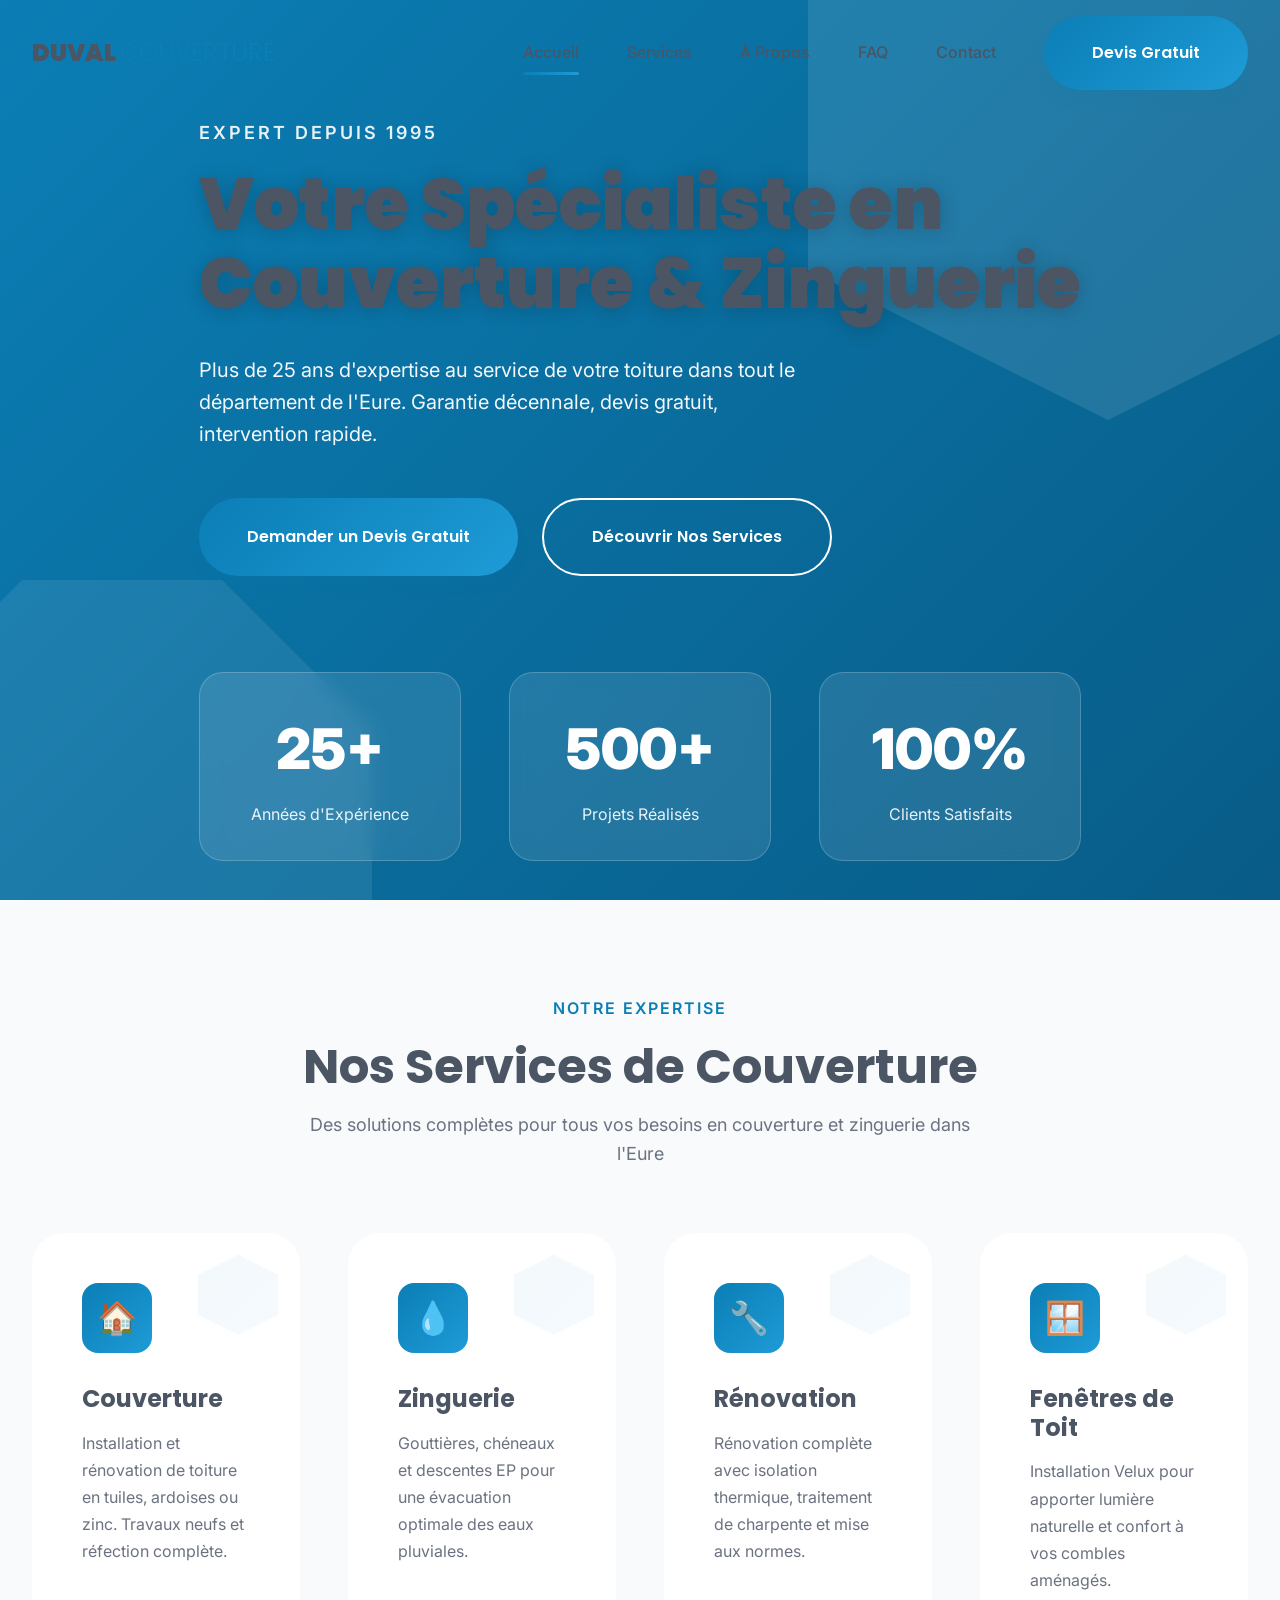
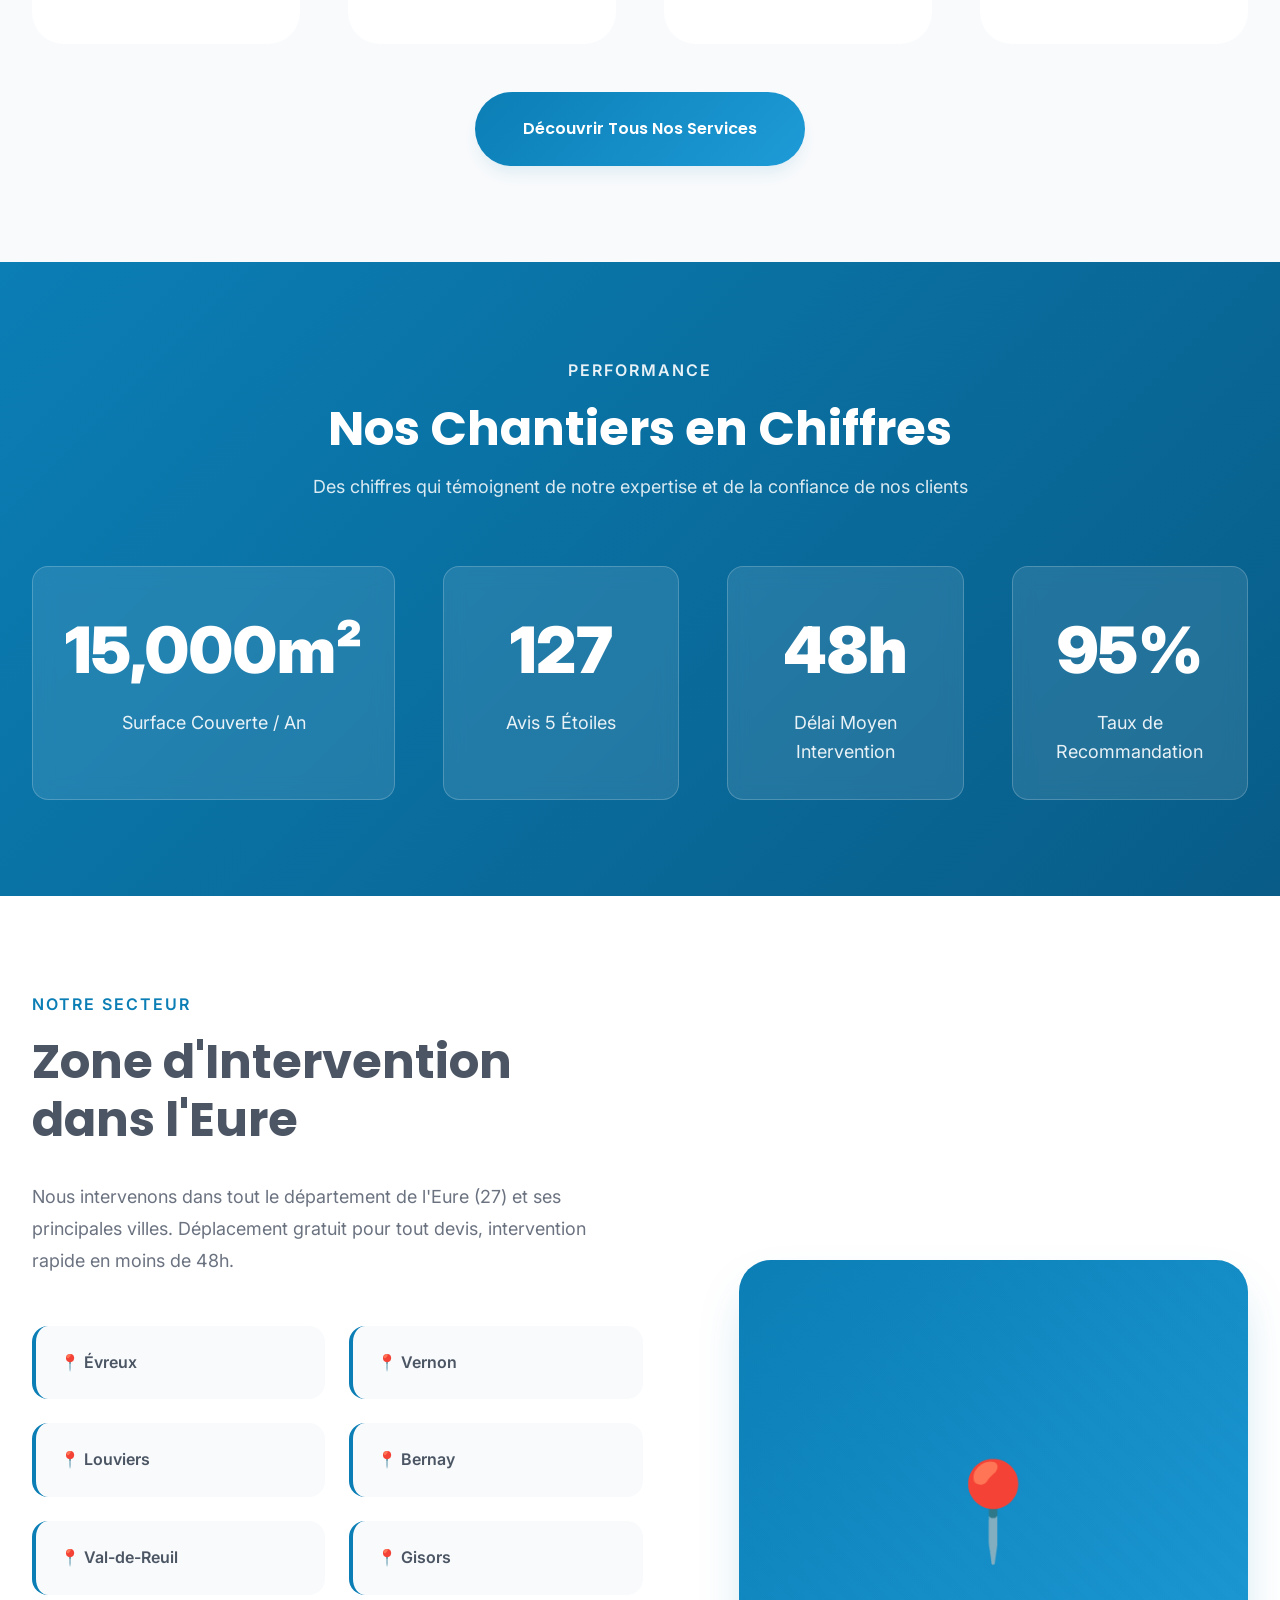
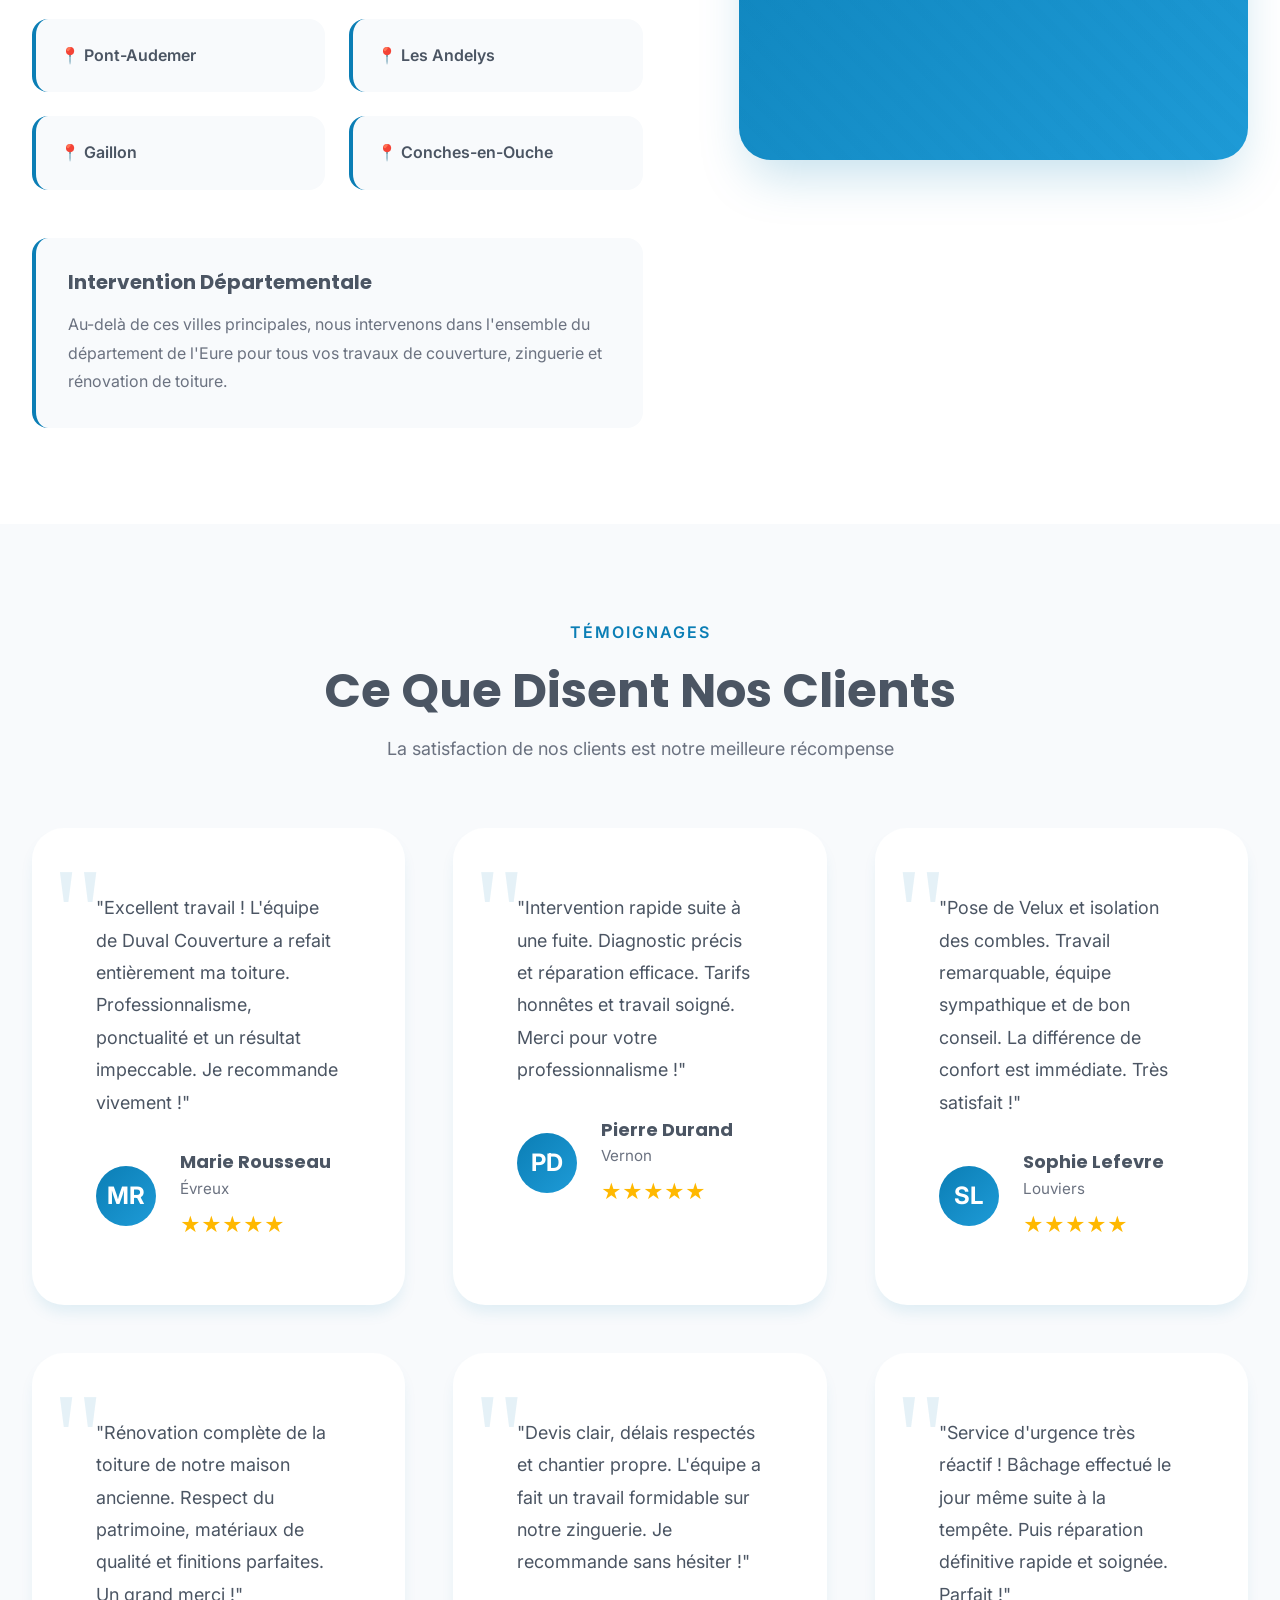
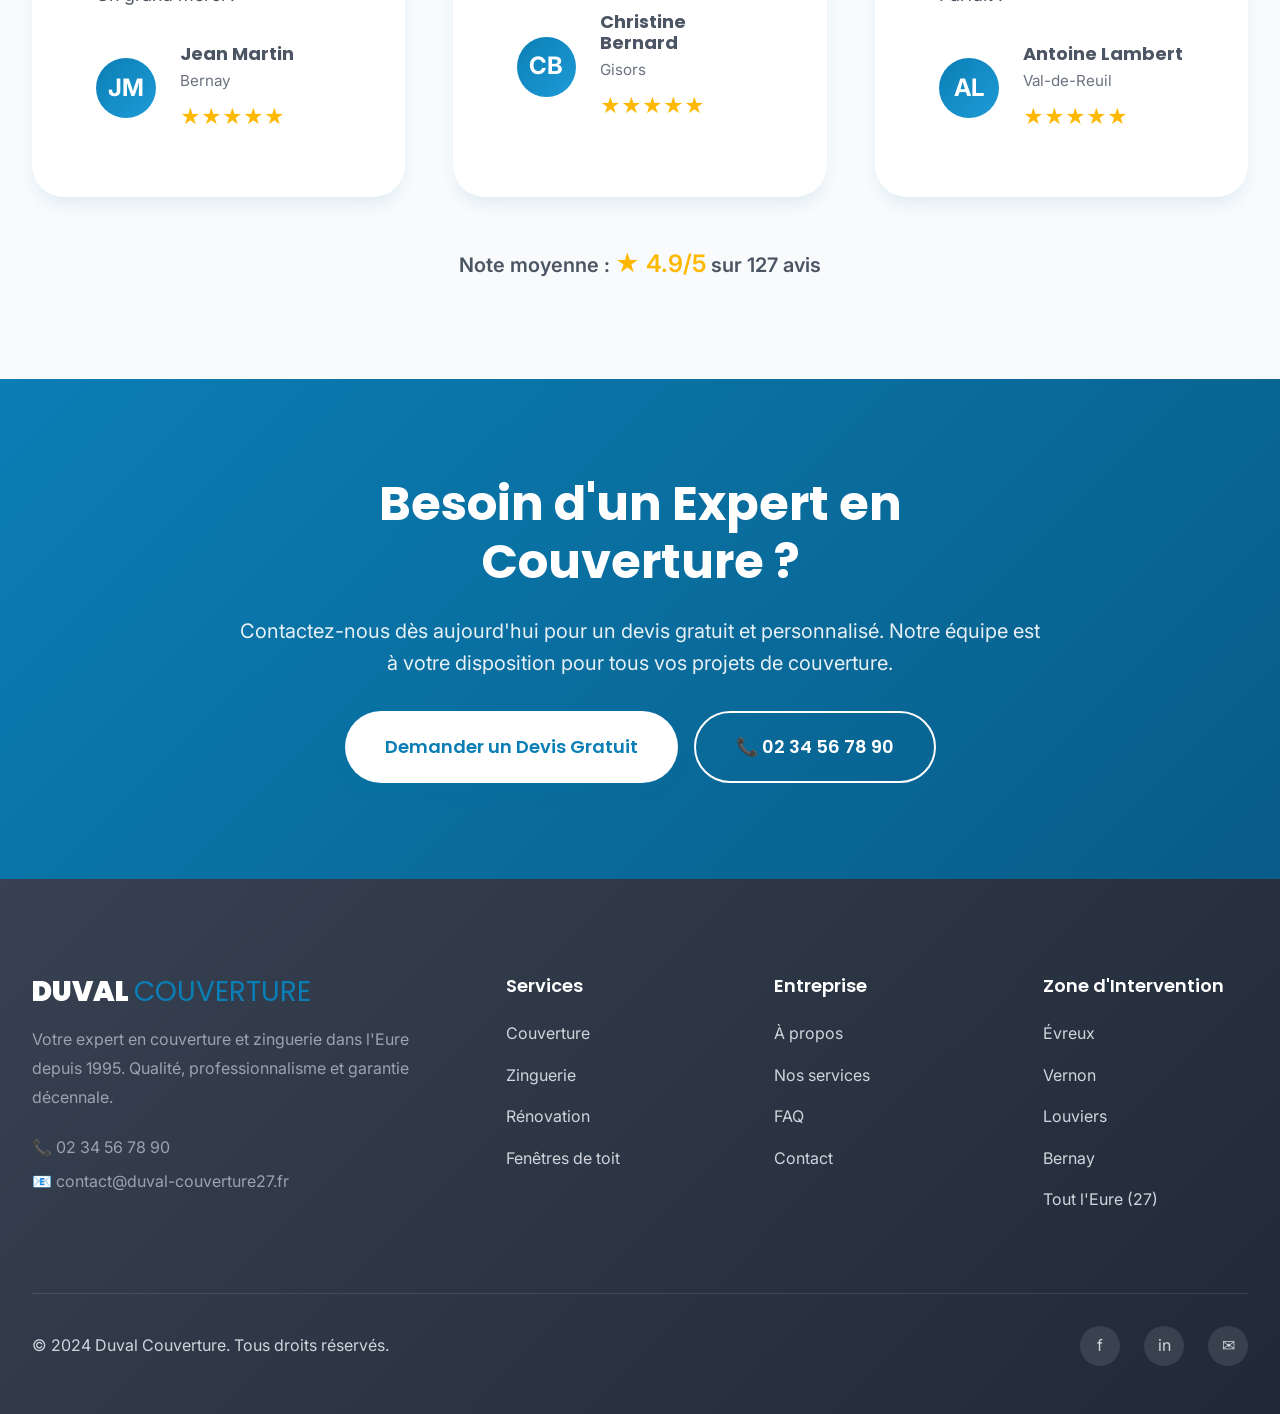
==== commit 41fe65d6: "Design original avec couleurs du logo + nouvelles sections SEO 🎨 Design Complet Repensé - Palette de" ====
--- a/index.html
+++ b/index.html
@@ -3,20 +3,62 @@
 <head>
     <meta charset="UTF-8">
     <meta name="viewport" content="width=device-width, initial-scale=1.0">
-    <meta name="description" content="Duval Couverture - Expert en couverture, zinguerie et rénovation dans l'Eure. Plus de 25 ans d'expérience, garantie décennale.">
-    <title>Duval Couverture 27 | Expert Couverture & Zinguerie dans l'Eure</title>
+    
+    <!-- SEO Meta Tags -->
+    <meta name="description" content="Duval Couverture, expert en couverture, zinguerie et rénovation de toiture dans l'Eure (27) depuis 1995. Devis gratuit, garantie décennale. Évreux, Vernon, Louviers, Bernay.">
+    <meta name="keywords" content="couverture eure, couvreur 27, zinguerie eure, rénovation toiture, velux, artisan rge, évreux, vernon, louviers, bernay, couverture toiture, tuiles, ardoise, zinc">
+    <meta name="author" content="Duval Couverture">
+    <meta name="robots" content="index, follow">
+    <link rel="canonical" href="https://www.duval-couverture27.fr/">
+    
+    <!-- Open Graph -->
+    <meta property="og:title" content="Duval Couverture 27 | Expert Couverture & Zinguerie Eure">
+    <meta property="og:description" content="Plus de 25 ans d'expérience en couverture et zinguerie dans l'Eure. Garantie décennale, artisan certifié RGE.">
+    <meta property="og:type" content="website">
+    <meta property="og:url" content="https://www.duval-couverture27.fr/">
+    
+    <!-- Schema.org -->
+    <script type="application/ld+json">
+    {
+      "@context": "https://schema.org",
+      "@type": "RoofingContractor",
+      "name": "Duval Couverture",
+      "description": "Expert en couverture et zinguerie dans l'Eure",
+      "url": "https://www.duval-couverture27.fr",
+      "telephone": "+33234567890",
+      "address": {
+        "@type": "PostalAddress",
+        "addressLocality": "Eure",
+        "addressRegion": "Normandie",
+        "postalCode": "27000",
+        "addressCountry": "FR"
+      },
+      "areaServed": ["Évreux", "Vernon", "Louviers", "Bernay", "Eure"],
+      "priceRange": "€€",
+      "aggregateRating": {
+        "@type": "AggregateRating",
+        "ratingValue": "4.9",
+        "reviewCount": "127"
+      }
+    }
+    </script>
+    
+    <title>Duval Couverture 27 | Couvreur Expert Eure | Devis Gratuit</title>
     <link rel="stylesheet" href="styles.css">
 </head>
 <body>
     <!-- Navigation -->
     <nav class="navbar" id="navbar">
         <div class="container">
-            <a href="index.html" class="navbar-brand">DUVAL<span>COUVERTURE</span></a>
+            <a href="index.html" class="navbar-brand">
+                <div class="navbar-brand-text">DUVAL <span>COUVERTURE</span></div>
+            </a>
 
             <ul class="nav-menu" id="nav-menu">
                 <li><a href="index.html" class="nav-link active">Accueil</a></li>
                 <li><a href="services.html" class="nav-link">Services</a></li>
                 <li><a href="a-propos.html" class="nav-link">À Propos</a></li>
+                <li><a href="faq.html" class="nav-link">FAQ</a></li>
                 <li><a href="contact.html" class="nav-link">Contact</a></li>
                 <li><a href="contact.html" class="btn btn-primary">Devis Gratuit</a></li>
             </ul>
@@ -30,28 +72,28 @@
         <div class="container">
             <div class="hero-content animate-fadeInUp">
                 <p class="hero-subtitle">Expert Depuis 1995</p>
-                <h1 class="hero-title">Votre Spécialiste en<br><span class="gradient-text">Couverture & Zinguerie</span></h1>
+                <h1 class="hero-title">Votre Spécialiste en<br>Couverture & Zinguerie</h1>
                 <p class="hero-description">
-                    Plus de 25 ans d'expérience au service de votre toiture dans tout le département de l'Eure.
+                    Plus de 25 ans d'expertise au service de votre toiture dans tout le département de l'Eure.
                     Garantie décennale, devis gratuit, intervention rapide.
                 </p>
                 <div class="hero-buttons">
-                    <a href="contact.html" class="btn btn-primary">Demander un Devis</a>
-                    <a href="services.html" class="btn btn-outline">Nos Services</a>
+                    <a href="contact.html" class="btn btn-primary">Demander un Devis Gratuit</a>
+                    <a href="services.html" class="btn btn-outline">Découvrir Nos Services</a>
                 </div>
 
                 <div class="hero-stats">
                     <div class="stat-item">
                         <span class="stat-number">25+</span>
-                        <p class="stat-label">Années d'expérience</p>
+                        <p class="stat-label">Années d'Expérience</p>
                     </div>
                     <div class="stat-item">
                         <span class="stat-number">500+</span>
-                        <p class="stat-label">Projets réalisés</p>
+                        <p class="stat-label">Projets Réalisés</p>
                     </div>
                     <div class="stat-item">
                         <span class="stat-number">100%</span>
-                        <p class="stat-label">Clients satisfaits</p>
+                        <p class="stat-label">Clients Satisfaits</p>
                     </div>
                 </div>
             </div>
@@ -62,15 +104,15 @@
     <section class="section">
         <div class="container">
             <div style="text-align: center; max-width: 700px; margin: 0 auto 4rem;">
-                <p style="color: var(--accent); font-weight: 600; text-transform: uppercase; letter-spacing: 2px; margin-bottom: 1rem;">Notre Expertise</p>
-                <h2 style="font-size: 3rem; margin-bottom: 1rem;">Nos Services</h2>
-                <p style="font-size: 1.125rem; color: var(--gray-600);">
-                    Des solutions complètes pour tous vos besoins en couverture et zinguerie
+                <p style="color: var(--primary); font-weight: 600; text-transform: uppercase; letter-spacing: 2px; margin-bottom: 1rem;">Notre Expertise</p>
+                <h2 style="font-size: 3rem; margin-bottom: 1rem;">Nos Services de Couverture</h2>
+                <p style="font-size: 1.125rem; color: var(--gray);">
+                    Des solutions complètes pour tous vos besoins en couverture et zinguerie dans l'Eure
                 </p>
             </div>
 
             <div class="grid grid-4">
-                <a href="couverture.html" class="card">
+                <a href="couverture.html" class="card reveal">
                     <div class="card-icon">🏠</div>
                     <h3 class="card-title">Couverture</h3>
                     <p class="card-description">
@@ -78,27 +120,27 @@
                     </p>
                 </a>
 
-                <a href="zinguerie.html" class="card">
+                <a href="zinguerie.html" class="card reveal">
                     <div class="card-icon">💧</div>
                     <h3 class="card-title">Zinguerie</h3>
                     <p class="card-description">
-                        Travaux de zinguerie pour une évacuation optimale des eaux pluviales et une protection durable.
+                        Gouttières, chéneaux et descentes EP pour une évacuation optimale des eaux pluviales.
                     </p>
                 </a>
 
-                <a href="renovation.html" class="card">
+                <a href="renovation.html" class="card reveal">
                     <div class="card-icon">🔧</div>
                     <h3 class="card-title">Rénovation</h3>
                     <p class="card-description">
-                        Rénovation complète de votre toiture avec isolation thermique et traitement de charpente.
+                        Rénovation complète avec isolation thermique, traitement de charpente et mise aux normes.
                     </p>
                 </a>
 
-                <a href="velux.html" class="card">
+                <a href="velux.html" class="card reveal">
                     <div class="card-icon">🪟</div>
                     <h3 class="card-title">Fenêtres de Toit</h3>
                     <p class="card-description">
-                        Installation de fenêtres de toit Velux pour apporter lumière naturelle et confort à vos combles.
+                        Installation Velux pour apporter lumière naturelle et confort à vos combles aménagés.
                     </p>
                 </a>
             </div>
@@ -109,72 +151,204 @@
         </div>
     </section>
 
-    <!-- Why Choose Us -->
-    <section class="section" style="background: var(--white);">
-        <div class="container">
-            <div class="grid grid-2" style="align-items: center; gap: 4rem;">
+    <!-- Nos Chantiers en Chiffres -->
+    <section class="section" style="background: var(--gradient-hero); color: white;">
+        <div class="container">
+            <div style="text-align: center; max-width: 800px; margin: 0 auto 4rem;">
+                <p style="color: rgba(255,255,255,0.9); font-weight: 600; text-transform: uppercase; letter-spacing: 2px; margin-bottom: 1rem;">Performance</p>
+                <h2 style="font-size: 3rem; margin-bottom: 1rem; color: white;">Nos Chantiers en Chiffres</h2>
+                <p style="font-size: 1.125rem; color: rgba(255,255,255,0.85);">
+                    Des chiffres qui témoignent de notre expertise et de la confiance de nos clients
+                </p>
+            </div>
+
+            <div class="grid grid-4">
+                <div style="text-align: center; padding: 2rem; background: rgba(255,255,255,0.1); backdrop-filter: blur(10px); border-radius: 1rem; border: 1px solid rgba(255,255,255,0.2);">
+                    <div style="font-size: 4rem; font-weight: 900; color: white; margin-bottom: 0.5rem;">15,000m²</div>
+                    <p style="font-size: 1.125rem; color: rgba(255,255,255,0.9);">Surface Couverte / An</p>
+                </div>
+
+                <div style="text-align: center; padding: 2rem; background: rgba(255,255,255,0.1); backdrop-filter: blur(10px); border-radius: 1rem; border: 1px solid rgba(255,255,255,0.2);">
+                    <div style="font-size: 4rem; font-weight: 900; color: white; margin-bottom: 0.5rem;">127</div>
+                    <p style="font-size: 1.125rem; color: rgba(255,255,255,0.9);">Avis 5 Étoiles</p>
+                </div>
+
+                <div style="text-align: center; padding: 2rem; background: rgba(255,255,255,0.1); backdrop-filter: blur(10px); border-radius: 1rem; border: 1px solid rgba(255,255,255,0.2);">
+                    <div style="font-size: 4rem; font-weight: 900; color: white; margin-bottom: 0.5rem;">48h</div>
+                    <p style="font-size: 1.125rem; color: rgba(255,255,255,0.9);">Délai Moyen Intervention</p>
+                </div>
+
+                <div style="text-align: center; padding: 2rem; background: rgba(255,255,255,0.1); backdrop-filter: blur(10px); border-radius: 1rem; border: 1px solid rgba(255,255,255,0.2);">
+                    <div style="font-size: 4rem; font-weight: 900; color: white; margin-bottom: 0.5rem;">95%</div>
+                    <p style="font-size: 1.125rem; color: rgba(255,255,255,0.9);">Taux de Recommandation</p>
+                </div>
+            </div>
+        </div>
+    </section>
+
+    <!-- Zone d'Intervention -->
+    <section class="section zone-intervention">
+        <div class="container">
+            <div class="zone-grid">
                 <div>
-                    <p style="color: var(--accent); font-weight: 600; text-transform: uppercase; letter-spacing: 2px; margin-bottom: 1rem;">Pourquoi Nous Choisir</p>
-                    <h2 style="font-size: 2.5rem; margin-bottom: 2rem;">Une Entreprise de Confiance</h2>
-                    <p style="font-size: 1.125rem; color: var(--gray-600); margin-bottom: 2rem; line-height: 1.8;">
-                        Depuis 1995, Duval Couverture met son savoir-faire au service des particuliers et professionnels
-                        dans tout le département de l'Eure.
-                    </p>
-
-                    <div style="display: grid; gap: 1.5rem;">
-                        <div style="display: flex; gap: 1rem;">
-                            <div style="width: 50px; height: 50px; background: var(--gradient-primary); border-radius: 50%; display: flex; align-items: center; justify-content: center; flex-shrink: 0; color: white; font-size: 1.5rem;">✓</div>
-                            <div>
-                                <h3 style="font-size: 1.25rem; margin-bottom: 0.5rem;">Garantie Décennale</h3>
-                                <p style="color: var(--gray-600);">Tous nos travaux sont couverts par une garantie décennale et une assurance RC Pro.</p>
-                            </div>
-                        </div>
-
-                        <div style="display: flex; gap: 1rem;">
-                            <div style="width: 50px; height: 50px; background: var(--gradient-primary); border-radius: 50%; display: flex; align-items: center; justify-content: center; flex-shrink: 0; color: white; font-size: 1.5rem;">✓</div>
-                            <div>
-                                <h3 style="font-size: 1.25rem; margin-bottom: 0.5rem;">Artisan Certifié RGE</h3>
-                                <p style="color: var(--gray-600);">Certification RGE (Reconnu Garant de l'Environnement) pour vos aides et subventions.</p>
-                            </div>
-                        </div>
-
-                        <div style="display: flex; gap: 1rem;">
-                            <div style="width: 50px; height: 50px; background: var(--gradient-primary); border-radius: 50%; display: flex; align-items: center; justify-content: center; flex-shrink: 0; color: white; font-size: 1.5rem;">✓</div>
-                            <div>
-                                <h3 style="font-size: 1.25rem; margin-bottom: 0.5rem;">Intervention Rapide</h3>
-                                <p style="color: var(--gray-600);">Service de dépannage disponible 7j/7 pour les urgences et fuites.</p>
-                            </div>
-                        </div>
-                    </div>
-
-                    <div style="margin-top: 2rem;">
-                        <a href="a-propos.html" class="btn btn-primary">En Savoir Plus</a>
-                    </div>
-                </div>
-
-                <div style="position: relative;">
-                    <div style="background: var(--gradient-primary); height: 500px; border-radius: 2rem; display: flex; align-items: center; justify-content: center; color: white; font-size: 3rem; box-shadow: var(--shadow-2xl);">
-                        <div style="text-align: center;">
-                            <div style="font-size: 4rem; margin-bottom: 1rem;">🏆</div>
-                            <p style="font-size: 1.5rem; font-weight: 700;">Expert depuis<br>1995</p>
-                        </div>
-                    </div>
-                </div>
+                    <p style="color: var(--primary); font-weight: 600; text-transform: uppercase; letter-spacing: 2px; margin-bottom: 1rem;">Notre Secteur</p>
+                    <h2 style="font-size: 3rem; margin-bottom: 2rem;">Zone d'Intervention dans l'Eure</h2>
+                    <p style="font-size: 1.125rem; color: var(--gray); margin-bottom: 3rem; line-height: 1.8;">
+                        Nous intervenons dans tout le département de l'Eure (27) et ses principales villes.
+                        Déplacement gratuit pour tout devis, intervention rapide en moins de 48h.
+                    </p>
+
+                    <div class="cities-grid">
+                        <div class="city-badge">📍 Évreux</div>
+                        <div class="city-badge">📍 Vernon</div>
+                        <div class="city-badge">📍 Louviers</div>
+                        <div class="city-badge">📍 Bernay</div>
+                        <div class="city-badge">📍 Val-de-Reuil</div>
+                        <div class="city-badge">📍 Gisors</div>
+                        <div class="city-badge">📍 Pont-Audemer</div>
+                        <div class="city-badge">📍 Les Andelys</div>
+                        <div class="city-badge">📍 Gaillon</div>
+                        <div class="city-badge">📍 Conches-en-Ouche</div>
+                    </div>
+
+                    <div style="margin-top: 3rem; padding: 2rem; background: var(--light-bg); border-radius: 1rem; border-left: 4px solid var(--primary);">
+                        <h3 style="font-size: 1.25rem; margin-bottom: 1rem;">Intervention Départementale</h3>
+                        <p style="color: var(--gray); line-height: 1.8;">
+                            Au-delà de ces villes principales, nous intervenons dans l'ensemble du département de l'Eure
+                            pour tous vos travaux de couverture, zinguerie et rénovation de toiture.
+                        </p>
+                    </div>
+                </div>
+
+                <div class="zone-map">
+                    <span style="position: relative; z-index: 2;">📍</span>
+                </div>
+            </div>
+        </div>
+    </section>
+
+    <!-- Avis Clients -->
+    <section class="section testimonials">
+        <div class="container">
+            <div style="text-align: center; max-width: 700px; margin: 0 auto 4rem;">
+                <p style="color: var(--primary); font-weight: 600; text-transform: uppercase; letter-spacing: 2px; margin-bottom: 1rem;">Témoignages</p>
+                <h2 style="font-size: 3rem; margin-bottom: 1rem;">Ce Que Disent Nos Clients</h2>
+                <p style="font-size: 1.125rem; color: var(--gray);">
+                    La satisfaction de nos clients est notre meilleure récompense
+                </p>
+            </div>
+
+            <div class="grid grid-3">
+                <div class="testimonial-card reveal">
+                    <p class="testimonial-text">
+                        "Excellent travail ! L'équipe de Duval Couverture a refait entièrement ma toiture.
+                        Professionnalisme, ponctualité et un résultat impeccable. Je recommande vivement !"
+                    </p>
+                    <div class="testimonial-author">
+                        <div class="author-avatar">MR</div>
+                        <div class="author-info">
+                            <h4>Marie Rousseau</h4>
+                            <p>Évreux</p>
+                            <div class="rating">★★★★★</div>
+                        </div>
+                    </div>
+                </div>
+
+                <div class="testimonial-card reveal">
+                    <p class="testimonial-text">
+                        "Intervention rapide suite à une fuite. Diagnostic précis et réparation efficace.
+                        Tarifs honnêtes et travail soigné. Merci pour votre professionnalisme !"
+                    </p>
+                    <div class="testimonial-author">
+                        <div class="author-avatar">PD</div>
+                        <div class="author-info">
+                            <h4>Pierre Durand</h4>
+                            <p>Vernon</p>
+                            <div class="rating">★★★★★</div>
+                        </div>
+                    </div>
+                </div>
+
+                <div class="testimonial-card reveal">
+                    <p class="testimonial-text">
+                        "Pose de Velux et isolation des combles. Travail remarquable, équipe sympathique et de bon conseil.
+                        La différence de confort est immédiate. Très satisfait !"
+                    </p>
+                    <div class="testimonial-author">
+                        <div class="author-avatar">SL</div>
+                        <div class="author-info">
+                            <h4>Sophie Lefevre</h4>
+                            <p>Louviers</p>
+                            <div class="rating">★★★★★</div>
+                        </div>
+                    </div>
+                </div>
+
+                <div class="testimonial-card reveal">
+                    <p class="testimonial-text">
+                        "Rénovation complète de la toiture de notre maison ancienne. Respect du patrimoine,
+                        matériaux de qualité et finitions parfaites. Un grand merci !"
+                    </p>
+                    <div class="testimonial-author">
+                        <div class="author-avatar">JM</div>
+                        <div class="author-info">
+                            <h4>Jean Martin</h4>
+                            <p>Bernay</p>
+                            <div class="rating">★★★★★</div>
+                        </div>
+                    </div>
+                </div>
+
+                <div class="testimonial-card reveal">
+                    <p class="testimonial-text">
+                        "Devis clair, délais respectés et chantier propre. L'équipe a fait un travail formidable
+                        sur notre zinguerie. Je recommande sans hésiter !"
+                    </p>
+                    <div class="testimonial-author">
+                        <div class="author-avatar">CB</div>
+                        <div class="author-info">
+                            <h4>Christine Bernard</h4>
+                            <p>Gisors</p>
+                            <div class="rating">★★★★★</div>
+                        </div>
+                    </div>
+                </div>
+
+                <div class="testimonial-card reveal">
+                    <p class="testimonial-text">
+                        "Service d'urgence très réactif ! Bâchage effectué le jour même suite à la tempête.
+                        Puis réparation définitive rapide et soignée. Parfait !"
+                    </p>
+                    <div class="testimonial-author">
+                        <div class="author-avatar">AL</div>
+                        <div class="author-info">
+                            <h4>Antoine Lambert</h4>
+                            <p>Val-de-Reuil</p>
+                            <div class="rating">★★★★★</div>
+                        </div>
+                    </div>
+                </div>
+            </div>
+
+            <div style="text-align: center; margin-top: 3rem;">
+                <p style="font-size: 1.25rem; font-weight: 600; color: var(--gray-dark);">
+                    Note moyenne : <span style="color: #FFB800; font-size: 1.5rem;">★ 4.9/5</span> sur 127 avis
+                </p>
             </div>
         </div>
     </section>
 
     <!-- CTA Section -->
-    <section class="section" style="background: var(--gradient-dark); text-align: center; color: white;">
+    <section class="section" style="background: var(--gradient-hero); text-align: center; color: white;">
         <div class="container">
             <div style="max-width: 800px; margin: 0 auto;">
-                <h2 style="font-size: 3rem; color: white; margin-bottom: 1.5rem;">Besoin d'un Devis Gratuit ?</h2>
-                <p style="font-size: 1.25rem; color: var(--gray-300); margin-bottom: 2rem;">
-                    Contactez-nous dès aujourd'hui pour un devis personnalisé et sans engagement.
-                    Notre équipe est à votre écoute pour tous vos projets de couverture.
+                <h2 style="font-size: 3rem; color: white; margin-bottom: 1.5rem;">Besoin d'un Expert en Couverture ?</h2>
+                <p style="font-size: 1.25rem; color: rgba(255,255,255,0.9); margin-bottom: 2rem;">
+                    Contactez-nous dès aujourd'hui pour un devis gratuit et personnalisé.
+                    Notre équipe est à votre disposition pour tous vos projets de couverture.
                 </p>
                 <div style="display: flex; gap: 1rem; justify-content: center; flex-wrap: wrap;">
-                    <a href="contact.html" class="btn btn-primary" style="font-size: 1.125rem; padding: 1.25rem 2.5rem;">Demander un Devis</a>
+                    <a href="contact.html" class="btn btn-primary" style="background: white; color: var(--primary); font-size: 1.125rem; padding: 1.25rem 2.5rem;">Demander un Devis Gratuit</a>
                     <a href="tel:0234567890" class="btn btn-outline" style="font-size: 1.125rem; padding: 1.25rem 2.5rem;">📞 02 34 56 78 90</a>
                 </div>
             </div>
@@ -186,11 +360,15 @@
         <div class="container">
             <div class="footer-grid">
                 <div>
-                    <h3 class="footer-brand">DUVAL<span style="font-weight: 400;">COUVERTURE</span></h3>
+                    <h3 style="font-size: 1.75rem; font-weight: 900; color: white; margin-bottom: 1rem;">DUVAL <span style="color: var(--primary); font-weight: 400;">COUVERTURE</span></h3>
                     <p class="footer-description">
                         Votre expert en couverture et zinguerie dans l'Eure depuis 1995.
                         Qualité, professionnalisme et garantie décennale.
                     </p>
+                    <div style="margin-top: 1.5rem;">
+                        <p style="color: #9CA3AF; margin-bottom: 0.5rem;">📞 02 34 56 78 90</p>
+                        <p style="color: #9CA3AF;">📧 contact@duval-couverture27.fr</p>
+                    </div>
                 </div>
 
                 <div>
@@ -208,16 +386,19 @@
                     <ul class="footer-links">
                         <li><a href="a-propos.html">À propos</a></li>
                         <li><a href="services.html">Nos services</a></li>
+                        <li><a href="faq.html">FAQ</a></li>
                         <li><a href="contact.html">Contact</a></li>
                     </ul>
                 </div>
 
                 <div>
-                    <h4 class="footer-title">Contact</h4>
+                    <h4 class="footer-title">Zone d'Intervention</h4>
                     <ul class="footer-links">
-                        <li>📞 <a href="tel:0234567890">02 34 56 78 90</a></li>
-                        <li>📧 <a href="mailto:contact@duval-couverture27.fr">contact@duval-couverture27.fr</a></li>
-                        <li>📍 Eure (27)</li>
+                        <li><a href="#">Évreux</a></li>
+                        <li><a href="#">Vernon</a></li>
+                        <li><a href="#">Louviers</a></li>
+                        <li><a href="#">Bernay</a></li>
+                        <li><a href="#">Tout l'Eure (27)</a></li>
                     </ul>
                 </div>
             </div>
@@ -225,9 +406,9 @@
             <div class="footer-bottom">
                 <p>&copy; 2024 Duval Couverture. Tous droits réservés.</p>
                 <div class="social-links">
-                    <a href="#" class="social-link">f</a>
-                    <a href="#" class="social-link">in</a>
-                    <a href="#" class="social-link">✉</a>
+                    <a href="#" class="social-link" aria-label="Facebook">f</a>
+                    <a href="#" class="social-link" aria-label="LinkedIn">in</a>
+                    <a href="#" class="social-link" aria-label="Email">✉</a>
                 </div>
             </div>
         </div>
--- a/styles.css
+++ b/styles.css
@@ -1,43 +1,43 @@
 /* ========================================
-   DUVAL COUVERTURE - DESIGN ORIGINAL
-   Modern, Bold & Creative Design
+   DUVAL COUVERTURE - Design Unique & Original
+   Couleurs du logo : Bleu #0B7EB5 & Gris #6B7280
    ======================================== */
 
 @import url('https://fonts.googleapis.com/css2?family=Poppins:wght@300;400;500;600;700;800;900&family=Inter:wght@300;400;500;600;700&display=swap');
 
 /* ========================================
-   CSS VARIABLES
+   CSS VARIABLES - Couleurs du Logo
    ======================================== */
 
 :root {
-    /* Vibrant Color Palette */
-    --primary: #6366f1;
-    --primary-light: #818cf8;
-    --primary-dark: #4f46e5;
-    --accent: #f59e0b;
-    --accent-light: #fbbf24;
-    --success: #10b981;
-    --danger: #ef4444;
-
-    /* Gradients */
-    --gradient-primary: linear-gradient(135deg, #667eea 0%, #764ba2 100%);
-    --gradient-accent: linear-gradient(135deg, #f093fb 0%, #f5576c 100%);
-    --gradient-hero: linear-gradient(135deg, #4facfe 0%, #00f2fe 100%);
-    --gradient-dark: linear-gradient(135deg, #0f2027 0%, #203a43 50%, #2c5364 100%);
-
-    /* Neutral Colors */
+    /* Couleurs principales du logo */
+    --primary: #0B7EB5;
+    --primary-light: #1E9BD7;
+    --primary-dark: #085C87;
+    --gray: #6B7280;
+    --gray-dark: #4B5563;
+    --gray-light: #9CA3AF;
+
+    /* Couleurs complémentaires */
     --white: #ffffff;
     --black: #0a0a0a;
-    --gray-50: #f9fafb;
-    --gray-100: #f3f4f6;
-    --gray-200: #e5e7eb;
-    --gray-300: #d1d5db;
-    --gray-400: #9ca3af;
-    --gray-500: #6b7280;
-    --gray-600: #4b5563;
-    --gray-700: #374151;
-    --gray-800: #1f2937;
-    --gray-900: #111827;
+    --light-bg: #F8FAFC;
+    --accent: #F59E0B;
+
+    /* Gradients créatifs */
+    --gradient-primary: linear-gradient(135deg, #0B7EB5 0%, #1E9BD7 100%);
+    --gradient-dark: linear-gradient(135deg, #374151 0%, #1F2937 100%);
+    --gradient-hero: linear-gradient(135deg, #0B7EB5 0%, #085C87 100%);
+    --gradient-accent: linear-gradient(135deg, #0B7EB5 0%, #6B7280 100%);
+
+    /* Patterns de toit (inspiré du logo) */
+    --pattern-roof: repeating-linear-gradient(
+        45deg,
+        transparent,
+        transparent 10px,
+        rgba(11, 126, 181, 0.05) 10px,
+        rgba(11, 126, 181, 0.05) 20px
+    );
 
     /* Typography */
     --font-display: 'Poppins', sans-serif;
@@ -62,10 +62,10 @@
     /* Shadows */
     --shadow-sm: 0 1px 2px 0 rgba(0, 0, 0, 0.05);
     --shadow-md: 0 4px 6px -1px rgba(0, 0, 0, 0.1);
-    --shadow-lg: 0 10px 15px -3px rgba(0, 0, 0, 0.1);
-    --shadow-xl: 0 20px 25px -5px rgba(0, 0, 0, 0.1);
-    --shadow-2xl: 0 25px 50px -12px rgba(0, 0, 0, 0.25);
-    --shadow-glow: 0 0 40px rgba(99, 102, 241, 0.4);
+    --shadow-lg: 0 10px 15px -3px rgba(11, 126, 181, 0.1);
+    --shadow-xl: 0 20px 25px -5px rgba(11, 126, 181, 0.15);
+    --shadow-2xl: 0 25px 50px -12px rgba(11, 126, 181, 0.25);
+    --shadow-blue: 0 0 40px rgba(11, 126, 181, 0.3);
 
     /* Transitions */
     --transition: all 0.3s cubic-bezier(0.4, 0, 0.2, 1);
@@ -89,8 +89,8 @@
 
 body {
     font-family: var(--font-body);
-    background: var(--gray-50);
-    color: var(--gray-800);
+    background: var(--light-bg);
+    color: var(--gray-dark);
     line-height: 1.6;
     overflow-x: hidden;
 }
@@ -99,7 +99,7 @@
     font-family: var(--font-display);
     font-weight: 700;
     line-height: 1.2;
-    color: var(--gray-900);
+    color: var(--gray-dark);
 }
 
 a {
@@ -127,6 +127,33 @@
 .section {
     padding: var(--space-3xl) 0;
     position: relative;
+}
+
+/* Formes géométriques inspirées du logo */
+.shape-roof {
+    position: absolute;
+    width: 200px;
+    height: 200px;
+    clip-path: polygon(50% 0%, 100% 50%, 50% 100%, 0% 50%);
+    background: var(--gradient-primary);
+    opacity: 0.1;
+}
+
+.diagonal-section {
+    position: relative;
+    overflow: hidden;
+}
+
+.diagonal-section::before {
+    content: '';
+    position: absolute;
+    top: 0;
+    left: 0;
+    right: 0;
+    height: 100px;
+    background: var(--white);
+    transform: skewY(-2deg);
+    transform-origin: top left;
 }
 
 /* Gradient Text */
@@ -137,25 +164,12 @@
     background-clip: text;
 }
 
-/* Glass Effect */
-.glass {
-    background: rgba(255, 255, 255, 0.1);
-    backdrop-filter: blur(10px);
-    -webkit-backdrop-filter: blur(10px);
-    border: 1px solid rgba(255, 255, 255, 0.2);
-}
-
-/* Blob Shapes */
-.blob {
-    border-radius: 30% 70% 70% 30% / 30% 30% 70% 70%;
-    animation: blob 7s ease-in-out infinite;
-}
-
-@keyframes blob {
-    0%, 100% { border-radius: 30% 70% 70% 30% / 30% 30% 70% 70%; }
-    25% { border-radius: 58% 42% 75% 25% / 76% 46% 54% 24%; }
-    50% { border-radius: 50% 50% 33% 67% / 55% 27% 73% 45%; }
-    75% { border-radius: 33% 67% 58% 42% / 63% 68% 32% 37%; }
+/* Hexagon shapes (forme de tuile) */
+.hexagon {
+    width: 100px;
+    height: 115px;
+    position: relative;
+    clip-path: polygon(50% 0%, 100% 25%, 100% 75%, 50% 100%, 0% 75%, 0% 25%);
 }
 
 /* ========================================
@@ -200,7 +214,7 @@
 }
 
 .btn-primary:hover {
-    transform: translateY(-2px);
+    transform: translateY(-3px) scale(1.02);
     box-shadow: var(--shadow-2xl);
 }
 
@@ -213,7 +227,7 @@
 .btn-secondary:hover {
     background: var(--primary);
     color: var(--white);
-    transform: translateY(-2px);
+    transform: translateY(-3px);
 }
 
 .btn-outline {
@@ -239,11 +253,12 @@
     z-index: 1000;
     transition: var(--transition);
     padding: var(--space-sm) 0;
+    background: transparent;
 }
 
 .navbar.scrolled {
-    background: rgba(255, 255, 255, 0.95);
-    backdrop-filter: blur(10px);
+    background: rgba(255, 255, 255, 0.98);
+    backdrop-filter: blur(20px);
     box-shadow: var(--shadow-md);
 }
 
@@ -254,16 +269,25 @@
 }
 
 .navbar-brand {
-    font-size: 1.75rem;
+    display: flex;
+    align-items: center;
+    gap: 1rem;
+}
+
+.navbar-brand img {
+    height: 50px;
+    width: auto;
+}
+
+.navbar-brand-text {
+    font-size: 1.5rem;
     font-weight: 900;
     font-family: var(--font-display);
-    background: var(--gradient-primary);
-    -webkit-background-clip: text;
-    -webkit-text-fill-color: transparent;
-    background-clip: text;
-}
-
-.navbar-brand span {
+    color: var(--gray-dark);
+}
+
+.navbar-brand-text span {
+    color: var(--primary);
     font-weight: 400;
 }
 
@@ -276,24 +300,21 @@
 
 .nav-link {
     font-weight: 500;
-    color: var(--gray-700);
+    color: var(--gray-dark);
     position: relative;
     padding: var(--space-xs) 0;
-}
-
-.navbar.scrolled .nav-link {
-    color: var(--gray-700);
 }
 
 .nav-link::after {
     content: '';
     position: absolute;
-    bottom: 0;
+    bottom: -5px;
     left: 0;
     width: 0;
-    height: 2px;
+    height: 3px;
     background: var(--gradient-primary);
     transition: width 0.3s;
+    border-radius: 2px;
 }
 
 .nav-link:hover::after,
@@ -305,7 +326,7 @@
     display: none;
     font-size: 1.5rem;
     cursor: pointer;
-    color: var(--gray-800);
+    color: var(--gray-dark);
 }
 
 /* ========================================
@@ -318,41 +339,40 @@
     align-items: center;
     position: relative;
     overflow: hidden;
-    background: var(--gradient-dark);
+    background: var(--gradient-hero);
     padding-top: 80px;
 }
 
+/* Formes géométriques en arrière-plan */
 .hero::before {
     content: '';
     position: absolute;
-    top: -50%;
-    right: -50%;
-    width: 100%;
-    height: 100%;
-    background: var(--gradient-primary);
-    opacity: 0.1;
-    border-radius: 50%;
+    top: -20%;
+    right: -10%;
+    width: 600px;
+    height: 600px;
+    background: rgba(255, 255, 255, 0.1);
+    clip-path: polygon(50% 0%, 100% 25%, 100% 75%, 50% 100%, 0% 75%, 0% 25%);
     animation: float 20s ease-in-out infinite;
 }
 
 .hero::after {
     content: '';
     position: absolute;
-    bottom: -50%;
-    left: -50%;
-    width: 100%;
-    height: 100%;
-    background: var(--gradient-accent);
-    opacity: 0.1;
-    border-radius: 50%;
+    bottom: -20%;
+    left: -10%;
+    width: 500px;
+    height: 500px;
+    background: rgba(255, 255, 255, 0.08);
+    clip-path: polygon(30% 0%, 70% 0%, 100% 30%, 100% 70%, 70% 100%, 30% 100%, 0% 70%, 0% 30%);
     animation: float 25s ease-in-out infinite reverse;
 }
 
 @keyframes float {
     0%, 100% { transform: translate(0, 0) rotate(0deg); }
-    25% { transform: translate(5%, 5%) rotate(5deg); }
-    50% { transform: translate(10%, -5%) rotate(-5deg); }
-    75% { transform: translate(-5%, 10%) rotate(3deg); }
+    25% { transform: translate(20px, 20px) rotate(5deg); }
+    50% { transform: translate(-20px, 40px) rotate(-5deg); }
+    75% { transform: translate(20px, -20px) rotate(3deg); }
 }
 
 .hero-content {
@@ -364,24 +384,26 @@
 .hero-subtitle {
     font-size: 1.125rem;
     font-weight: 600;
-    color: var(--accent);
+    color: var(--white);
     margin-bottom: var(--space-sm);
     text-transform: uppercase;
-    letter-spacing: 2px;
+    letter-spacing: 3px;
+    opacity: 0.9;
 }
 
 .hero-title {
-    font-size: 4rem;
+    font-size: 4.5rem;
     font-weight: 900;
     margin-bottom: var(--space-lg);
     line-height: 1.1;
+    text-shadow: 0 2px 20px rgba(0,0,0,0.2);
 }
 
 .hero-description {
     font-size: 1.25rem;
     margin-bottom: var(--space-xl);
     max-width: 600px;
-    color: var(--gray-300);
+    opacity: 0.95;
 }
 
 .hero-buttons {
@@ -390,7 +412,7 @@
     flex-wrap: wrap;
 }
 
-/* Hero Stats */
+/* Hero Stats - design unique */
 .hero-stats {
     display: grid;
     grid-template-columns: repeat(3, 1fr);
@@ -400,26 +422,34 @@
 
 .stat-item {
     text-align: center;
+    padding: var(--space-lg);
+    background: rgba(255, 255, 255, 0.1);
+    backdrop-filter: blur(10px);
+    border-radius: var(--radius-lg);
+    border: 1px solid rgba(255, 255, 255, 0.2);
+    transition: var(--transition);
+}
+
+.stat-item:hover {
+    transform: translateY(-5px);
+    background: rgba(255, 255, 255, 0.15);
 }
 
 .stat-number {
-    font-size: 3rem;
+    font-size: 3.5rem;
     font-weight: 900;
-    background: var(--gradient-accent);
-    -webkit-background-clip: text;
-    -webkit-text-fill-color: transparent;
-    background-clip: text;
+    color: var(--white);
     display: block;
+    margin-bottom: var(--space-xs);
 }
 
 .stat-label {
     font-size: 1rem;
-    color: var(--gray-400);
-    margin-top: var(--space-xs);
-}
-
-/* ========================================
-   CARDS
+    color: rgba(255, 255, 255, 0.9);
+}
+
+/* ========================================
+   CARDS - Design unique avec formes
    ======================================== */
 
 .card {
@@ -427,7 +457,7 @@
     border-radius: var(--radius-xl);
     padding: var(--space-xl);
     transition: var(--transition);
-    border: 1px solid var(--gray-200);
+    border: 2px solid transparent;
     position: relative;
     overflow: hidden;
 }
@@ -438,41 +468,63 @@
     top: 0;
     left: 0;
     width: 100%;
-    height: 4px;
+    height: 5px;
     background: var(--gradient-primary);
     transform: scaleX(0);
     transform-origin: left;
-    transition: transform 0.3s;
+    transition: transform 0.4s;
+}
+
+.card::after {
+    content: '';
+    position: absolute;
+    top: 20px;
+    right: 20px;
+    width: 80px;
+    height: 80px;
+    background: var(--gradient-primary);
+    opacity: 0.05;
+    clip-path: polygon(50% 0%, 100% 25%, 100% 75%, 50% 100%, 0% 75%, 0% 25%);
+    transition: var(--transition);
 }
 
 .card:hover {
     transform: translateY(-10px);
     box-shadow: var(--shadow-2xl);
+    border-color: var(--primary);
 }
 
 .card:hover::before {
     transform: scaleX(1);
 }
 
+.card:hover::after {
+    transform: rotate(180deg) scale(1.2);
+    opacity: 0.08;
+}
+
 .card-icon {
-    width: 60px;
-    height: 60px;
+    width: 70px;
+    height: 70px;
     border-radius: var(--radius-md);
     background: var(--gradient-primary);
     display: flex;
     align-items: center;
     justify-content: center;
-    font-size: 1.75rem;
+    font-size: 2rem;
     margin-bottom: var(--space-lg);
+    position: relative;
+    z-index: 1;
 }
 
 .card-title {
     font-size: 1.5rem;
     margin-bottom: var(--space-sm);
+    color: var(--gray-dark);
 }
 
 .card-description {
-    color: var(--gray-600);
+    color: var(--gray);
     line-height: 1.7;
 }
 
@@ -494,8 +546,8 @@
    ======================================== */
 
 .page-header {
-    padding: 150px 0 100px;
-    background: var(--gradient-dark);
+    padding: 180px 0 120px;
+    background: var(--gradient-hero);
     text-align: center;
     position: relative;
     overflow: hidden;
@@ -505,52 +557,248 @@
     content: '';
     position: absolute;
     top: -50%;
-    left: -10%;
-    width: 60%;
-    height: 150%;
-    background: var(--gradient-primary);
-    opacity: 0.1;
+    right: -20%;
+    width: 50%;
+    height: 200%;
+    background: rgba(255, 255, 255, 0.05);
     transform: rotate(-15deg);
 }
 
 .page-title {
-    font-size: 3.5rem;
+    font-size: 4rem;
     font-weight: 900;
     color: var(--white);
     margin-bottom: var(--space-md);
     position: relative;
     z-index: 2;
+    text-shadow: 0 2px 20px rgba(0,0,0,0.2);
 }
 
 .page-description {
     font-size: 1.25rem;
-    color: var(--gray-300);
+    color: rgba(255, 255, 255, 0.95);
     max-width: 700px;
     margin: 0 auto;
     position: relative;
     z-index: 2;
 }
 
-/* Breadcrumb */
 .breadcrumb {
     display: flex;
     gap: var(--space-sm);
     justify-content: center;
-    margin-top: var(--space-lg);
+    margin-bottom: var(--space-lg);
     position: relative;
     z-index: 2;
 }
 
 .breadcrumb a {
-    color: var(--gray-400);
+    color: rgba(255, 255, 255, 0.8);
 }
 
 .breadcrumb a:hover {
-    color: var(--accent);
+    color: var(--white);
 }
 
 .breadcrumb span {
-    color: var(--gray-500);
+    color: rgba(255, 255, 255, 0.6);
+}
+
+/* ========================================
+   ZONE D'INTERVENTION - Design unique
+   ======================================== */
+
+.zone-intervention {
+    background: var(--white);
+    position: relative;
+}
+
+.zone-grid {
+    display: grid;
+    grid-template-columns: 1.2fr 1fr;
+    gap: var(--space-3xl);
+    align-items: center;
+}
+
+.zone-map {
+    background: var(--gradient-primary);
+    height: 500px;
+    border-radius: var(--radius-xl);
+    display: flex;
+    align-items: center;
+    justify-content: center;
+    color: var(--white);
+    font-size: 6rem;
+    position: relative;
+    overflow: hidden;
+    box-shadow: var(--shadow-2xl);
+}
+
+.zone-map::before {
+    content: '';
+    position: absolute;
+    inset: 0;
+    background: var(--pattern-roof);
+}
+
+.cities-grid {
+    display: grid;
+    grid-template-columns: repeat(2, 1fr);
+    gap: var(--space-md);
+}
+
+.city-badge {
+    background: var(--light-bg);
+    padding: var(--space-md);
+    border-radius: var(--radius-md);
+    border-left: 4px solid var(--primary);
+    font-weight: 600;
+    color: var(--gray-dark);
+    transition: var(--transition);
+}
+
+.city-badge:hover {
+    background: var(--primary);
+    color: var(--white);
+    transform: translateX(5px);
+}
+
+/* ========================================
+   AVIS CLIENTS - Carousel unique
+   ======================================== */
+
+.testimonials {
+    background: var(--light-bg);
+    position: relative;
+}
+
+.testimonial-card {
+    background: var(--white);
+    padding: var(--space-2xl);
+    border-radius: var(--radius-xl);
+    box-shadow: var(--shadow-lg);
+    position: relative;
+}
+
+.testimonial-card::before {
+    content: '"';
+    position: absolute;
+    top: 20px;
+    left: 20px;
+    font-size: 8rem;
+    color: var(--primary);
+    opacity: 0.1;
+    font-family: Georgia, serif;
+    line-height: 1;
+}
+
+.testimonial-text {
+    font-size: 1.125rem;
+    line-height: 1.8;
+    margin-bottom: var(--space-lg);
+    position: relative;
+    z-index: 1;
+}
+
+.testimonial-author {
+    display: flex;
+    align-items: center;
+    gap: var(--space-md);
+}
+
+.author-avatar {
+    width: 60px;
+    height: 60px;
+    border-radius: 50%;
+    background: var(--gradient-primary);
+    display: flex;
+    align-items: center;
+    justify-content: center;
+    color: var(--white);
+    font-size: 1.5rem;
+    font-weight: 700;
+}
+
+.author-info h4 {
+    font-size: 1.125rem;
+    margin-bottom: 0.25rem;
+}
+
+.author-info p {
+    color: var(--gray);
+    font-size: 0.95rem;
+}
+
+.rating {
+    color: #FFB800;
+    font-size: 1.25rem;
+    margin-top: 0.5rem;
+}
+
+/* ========================================
+   FAQ - Accordéon stylisé
+   ======================================== */
+
+.faq-item {
+    background: var(--white);
+    border-radius: var(--radius-lg);
+    margin-bottom: var(--space-md);
+    overflow: hidden;
+    border: 2px solid transparent;
+    transition: var(--transition);
+}
+
+.faq-item.active {
+    border-color: var(--primary);
+}
+
+.faq-question {
+    padding: var(--space-lg);
+    cursor: pointer;
+    display: flex;
+    justify-content: space-between;
+    align-items: center;
+    font-weight: 600;
+    font-size: 1.125rem;
+    color: var(--gray-dark);
+    transition: var(--transition);
+}
+
+.faq-question:hover {
+    color: var(--primary);
+}
+
+.faq-icon {
+    width: 30px;
+    height: 30px;
+    border-radius: 50%;
+    background: var(--primary);
+    color: var(--white);
+    display: flex;
+    align-items: center;
+    justify-content: center;
+    font-weight: bold;
+    transition: var(--transition);
+}
+
+.faq-item.active .faq-icon {
+    transform: rotate(180deg);
+}
+
+.faq-answer {
+    max-height: 0;
+    overflow: hidden;
+    transition: max-height 0.3s ease;
+}
+
+.faq-item.active .faq-answer {
+    max-height: 500px;
+}
+
+.faq-answer-content {
+    padding: 0 var(--space-lg) var(--space-lg);
+    color: var(--gray);
+    line-height: 1.8;
 }
 
 /* ========================================
@@ -558,8 +806,8 @@
    ======================================== */
 
 .footer {
-    background: var(--gray-900);
-    color: var(--gray-400);
+    background: var(--gradient-dark);
+    color: #D1D5DB;
     padding: var(--space-3xl) 0 var(--space-xl);
 }
 
@@ -570,18 +818,15 @@
     margin-bottom: var(--space-2xl);
 }
 
-.footer-brand {
-    font-size: 1.75rem;
-    font-weight: 900;
-    background: var(--gradient-primary);
-    -webkit-background-clip: text;
-    -webkit-text-fill-color: transparent;
-    background-clip: text;
+.footer-brand img {
+    height: 60px;
+    width: auto;
     margin-bottom: var(--space-md);
+    filter: brightness(0) invert(1);
 }
 
 .footer-description {
-    color: var(--gray-500);
+    color: #9CA3AF;
     line-height: 1.8;
 }
 
@@ -601,12 +846,12 @@
 }
 
 .footer-links a:hover {
-    color: var(--accent);
+    color: var(--primary);
     padding-left: 5px;
 }
 
 .footer-bottom {
-    border-top: 1px solid var(--gray-800);
+    border-top: 1px solid rgba(255, 255, 255, 0.1);
     padding-top: var(--space-lg);
     display: flex;
     justify-content: space-between;
@@ -622,7 +867,7 @@
     width: 40px;
     height: 40px;
     border-radius: 50%;
-    background: var(--gray-800);
+    background: rgba(255, 255, 255, 0.1);
     display: flex;
     align-items: center;
     justify-content: center;
@@ -630,7 +875,7 @@
 }
 
 .social-link:hover {
-    background: var(--gradient-primary);
+    background: var(--primary);
     transform: translateY(-3px);
 }
 
@@ -646,7 +891,7 @@
     display: block;
     font-weight: 600;
     margin-bottom: var(--space-xs);
-    color: var(--gray-700);
+    color: var(--gray-dark);
 }
 
 .form-input,
@@ -654,7 +899,7 @@
 .form-select {
     width: 100%;
     padding: var(--space-md);
-    border: 2px solid var(--gray-200);
+    border: 2px solid #E5E7EB;
     border-radius: var(--radius-md);
     font-family: var(--font-body);
     font-size: 1rem;
@@ -667,7 +912,7 @@
 .form-select:focus {
     outline: none;
     border-color: var(--primary);
-    box-shadow: 0 0 0 3px rgba(99, 102, 241, 0.1);
+    box-shadow: 0 0 0 3px rgba(11, 126, 181, 0.1);
 }
 
 .form-textarea {
@@ -676,56 +921,6 @@
 }
 
 /* ========================================
-   ANIMATIONS
-   ======================================== */
-
-@keyframes fadeInUp {
-    from {
-        opacity: 0;
-        transform: translateY(30px);
-    }
-    to {
-        opacity: 1;
-        transform: translateY(0);
-    }
-}
-
-@keyframes fadeIn {
-    from { opacity: 0; }
-    to { opacity: 1; }
-}
-
-@keyframes slideInLeft {
-    from {
-        opacity: 0;
-        transform: translateX(-50px);
-    }
-    to {
-        opacity: 1;
-        transform: translateX(0);
-    }
-}
-
-@keyframes slideInRight {
-    from {
-        opacity: 0;
-        transform: translateX(50px);
-    }
-    to {
-        opacity: 1;
-        transform: translateX(0);
-    }
-}
-
-.animate-fadeInUp {
-    animation: fadeInUp 0.6s ease;
-}
-
-.animate-fadeIn {
-    animation: fadeIn 0.6s ease;
-}
-
-/* ========================================
    RESPONSIVE
    ======================================== */
 
@@ -743,7 +938,8 @@
         grid-template-columns: repeat(2, 1fr);
     }
 
-    .footer-grid {
+    .footer-grid,
+    .zone-grid {
         grid-template-columns: repeat(2, 1fr);
     }
 }
@@ -753,7 +949,7 @@
         position: fixed;
         top: 0;
         right: -100%;
-        width: 75%;
+        width: 80%;
         height: 100vh;
         background: var(--white);
         flex-direction: column;
@@ -786,6 +982,10 @@
         grid-template-columns: 1fr;
     }
 
+    .zone-grid {
+        grid-template-columns: 1fr;
+    }
+
     .footer-grid {
         grid-template-columns: 1fr;
     }
@@ -815,3 +1015,34 @@
         justify-content: center;
     }
 }
+
+/* ========================================
+   ANIMATIONS
+   ======================================== */
+
+@keyframes fadeInUp {
+    from {
+        opacity: 0;
+        transform: translateY(30px);
+    }
+    to {
+        opacity: 1;
+        transform: translateY(0);
+    }
+}
+
+.animate-fadeInUp {
+    animation: fadeInUp 0.6s ease;
+}
+
+/* Scroll reveal */
+.reveal {
+    opacity: 0;
+    transform: translateY(30px);
+    transition: all 0.6s ease;
+}
+
+.reveal.active {
+    opacity: 1;
+    transform: translateY(0);
+}
